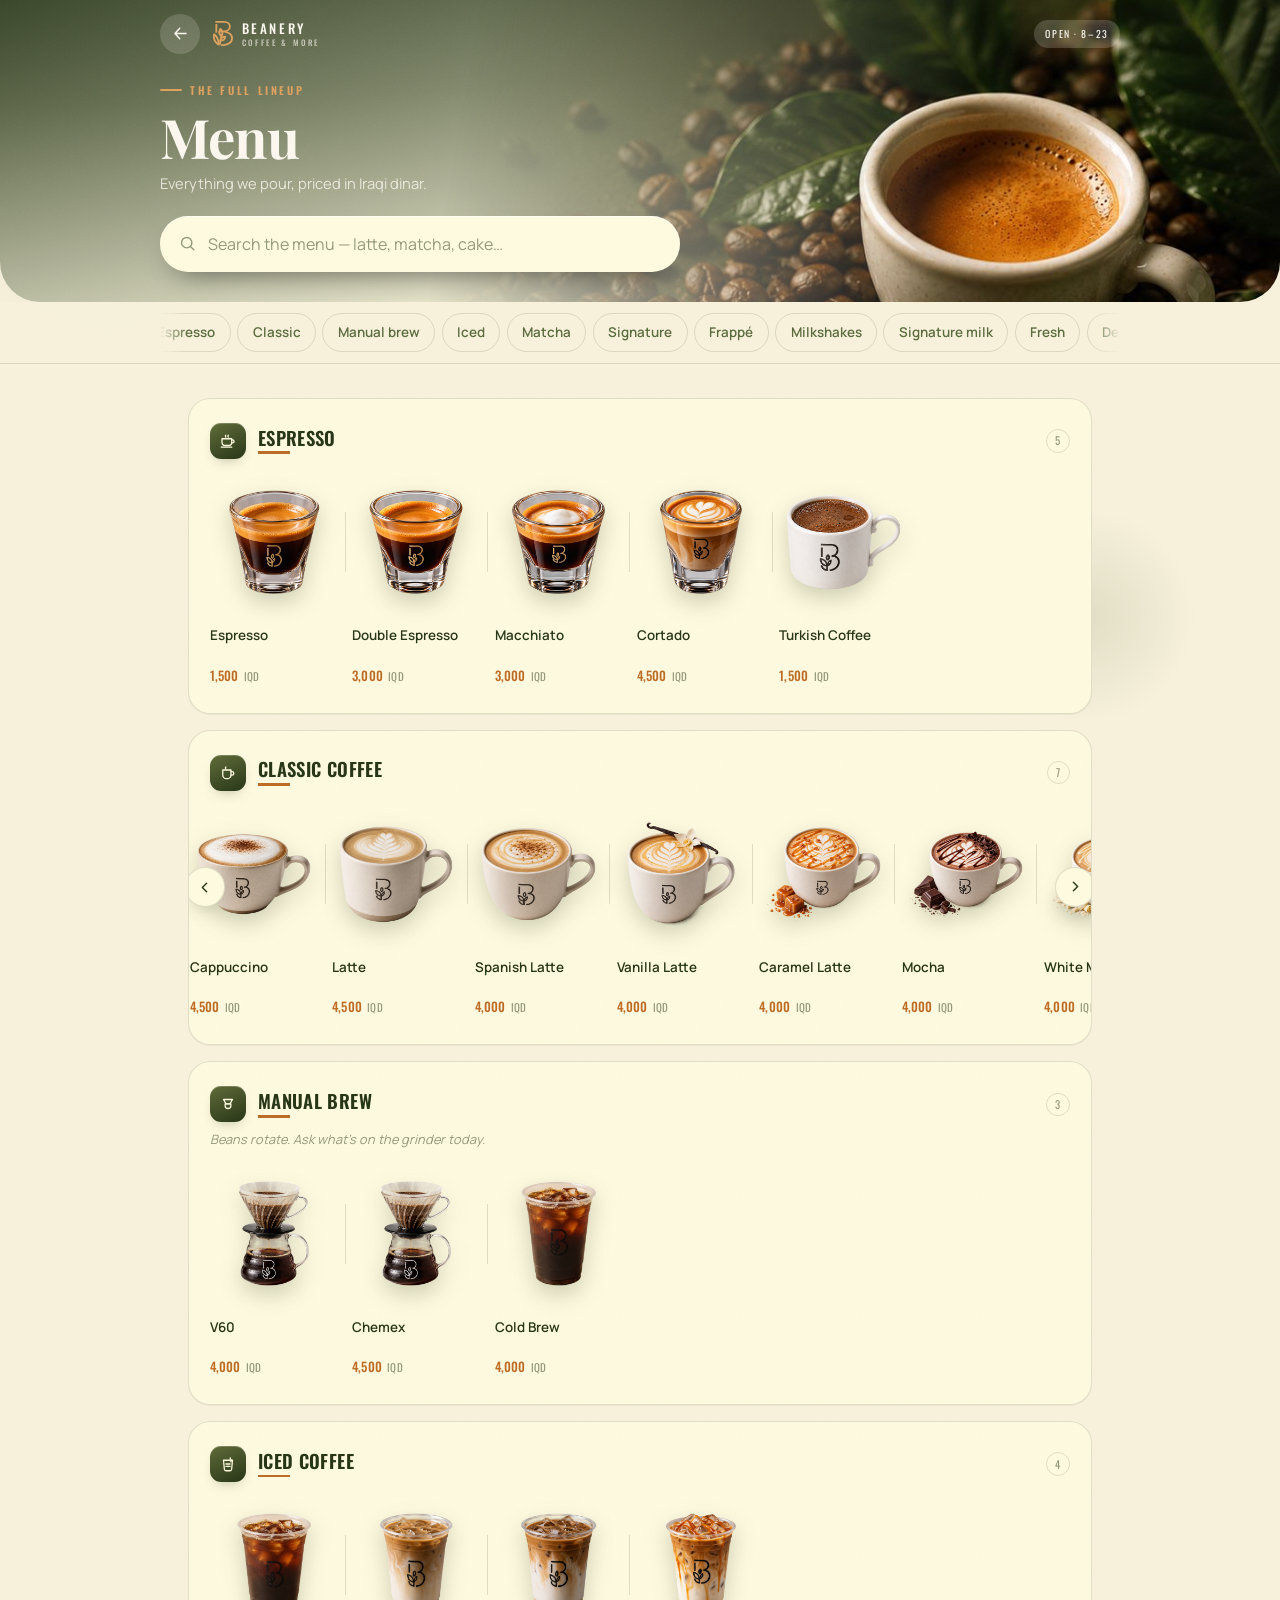
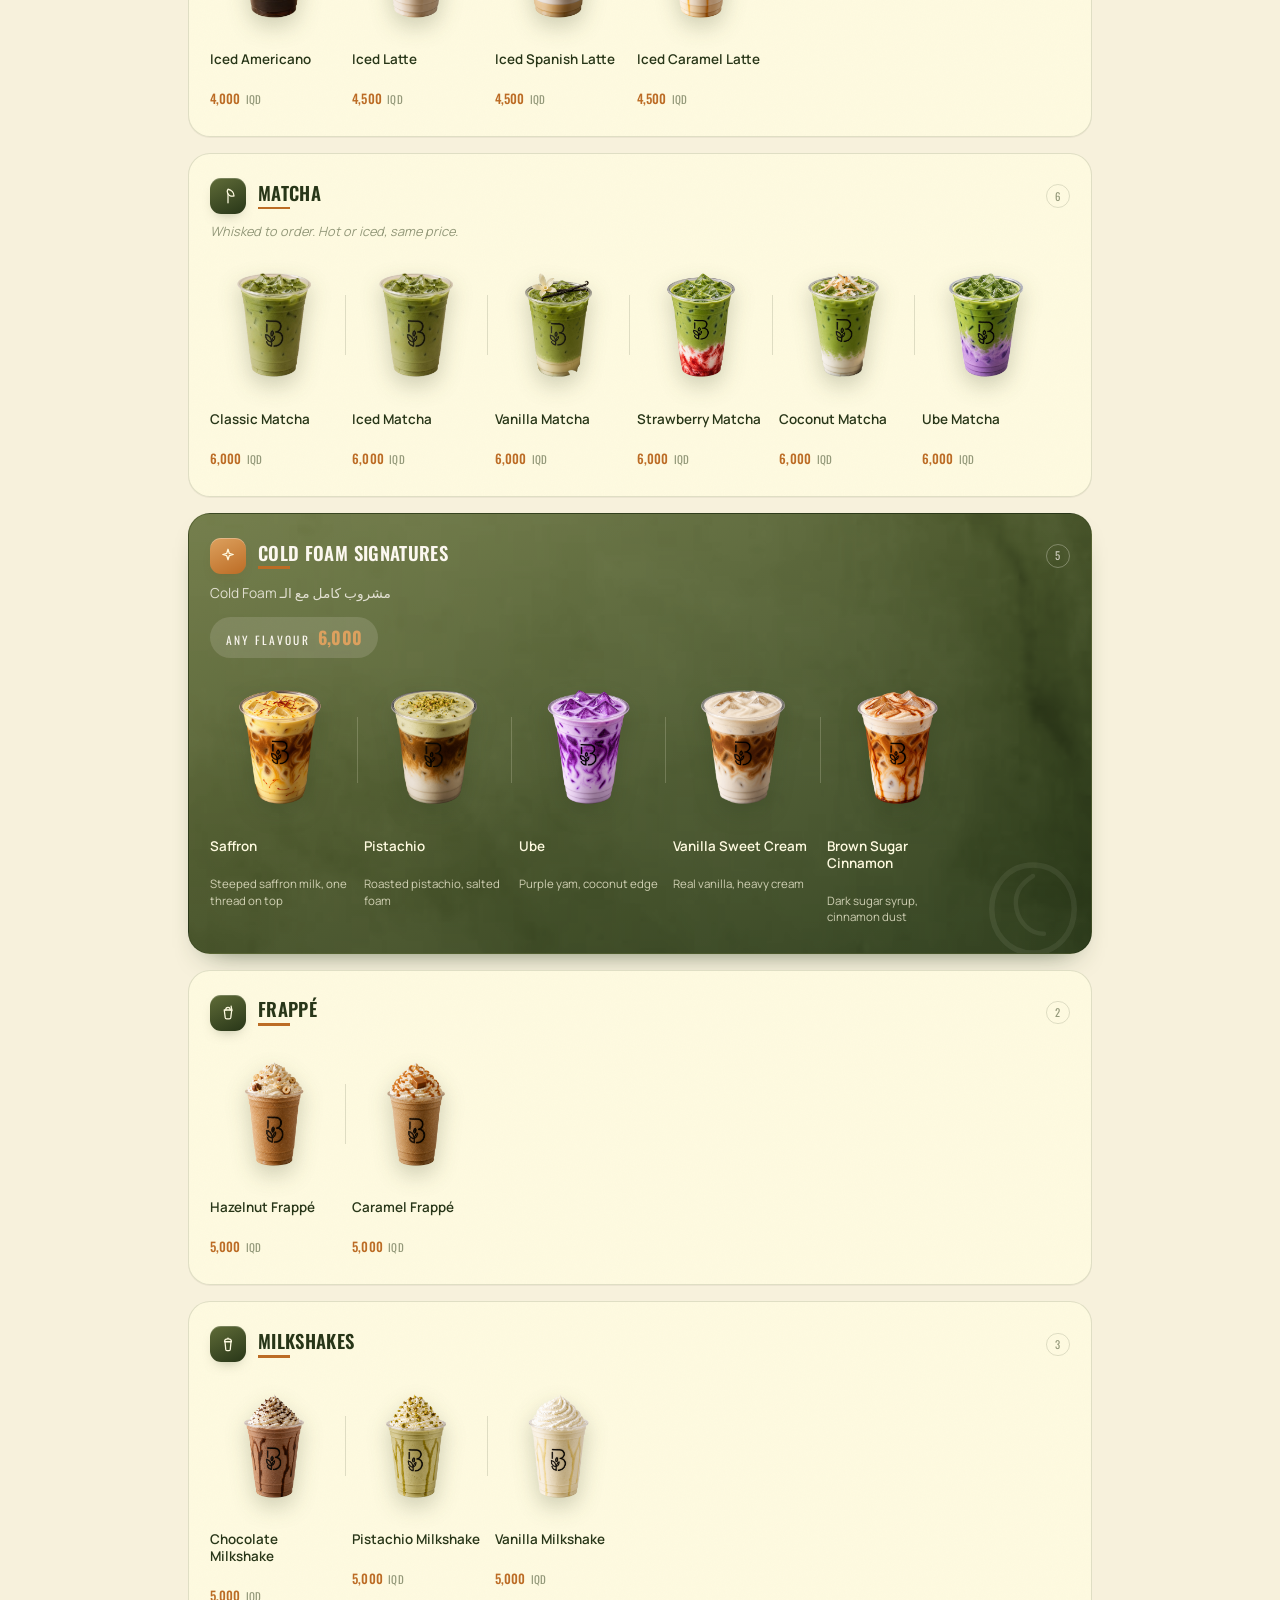
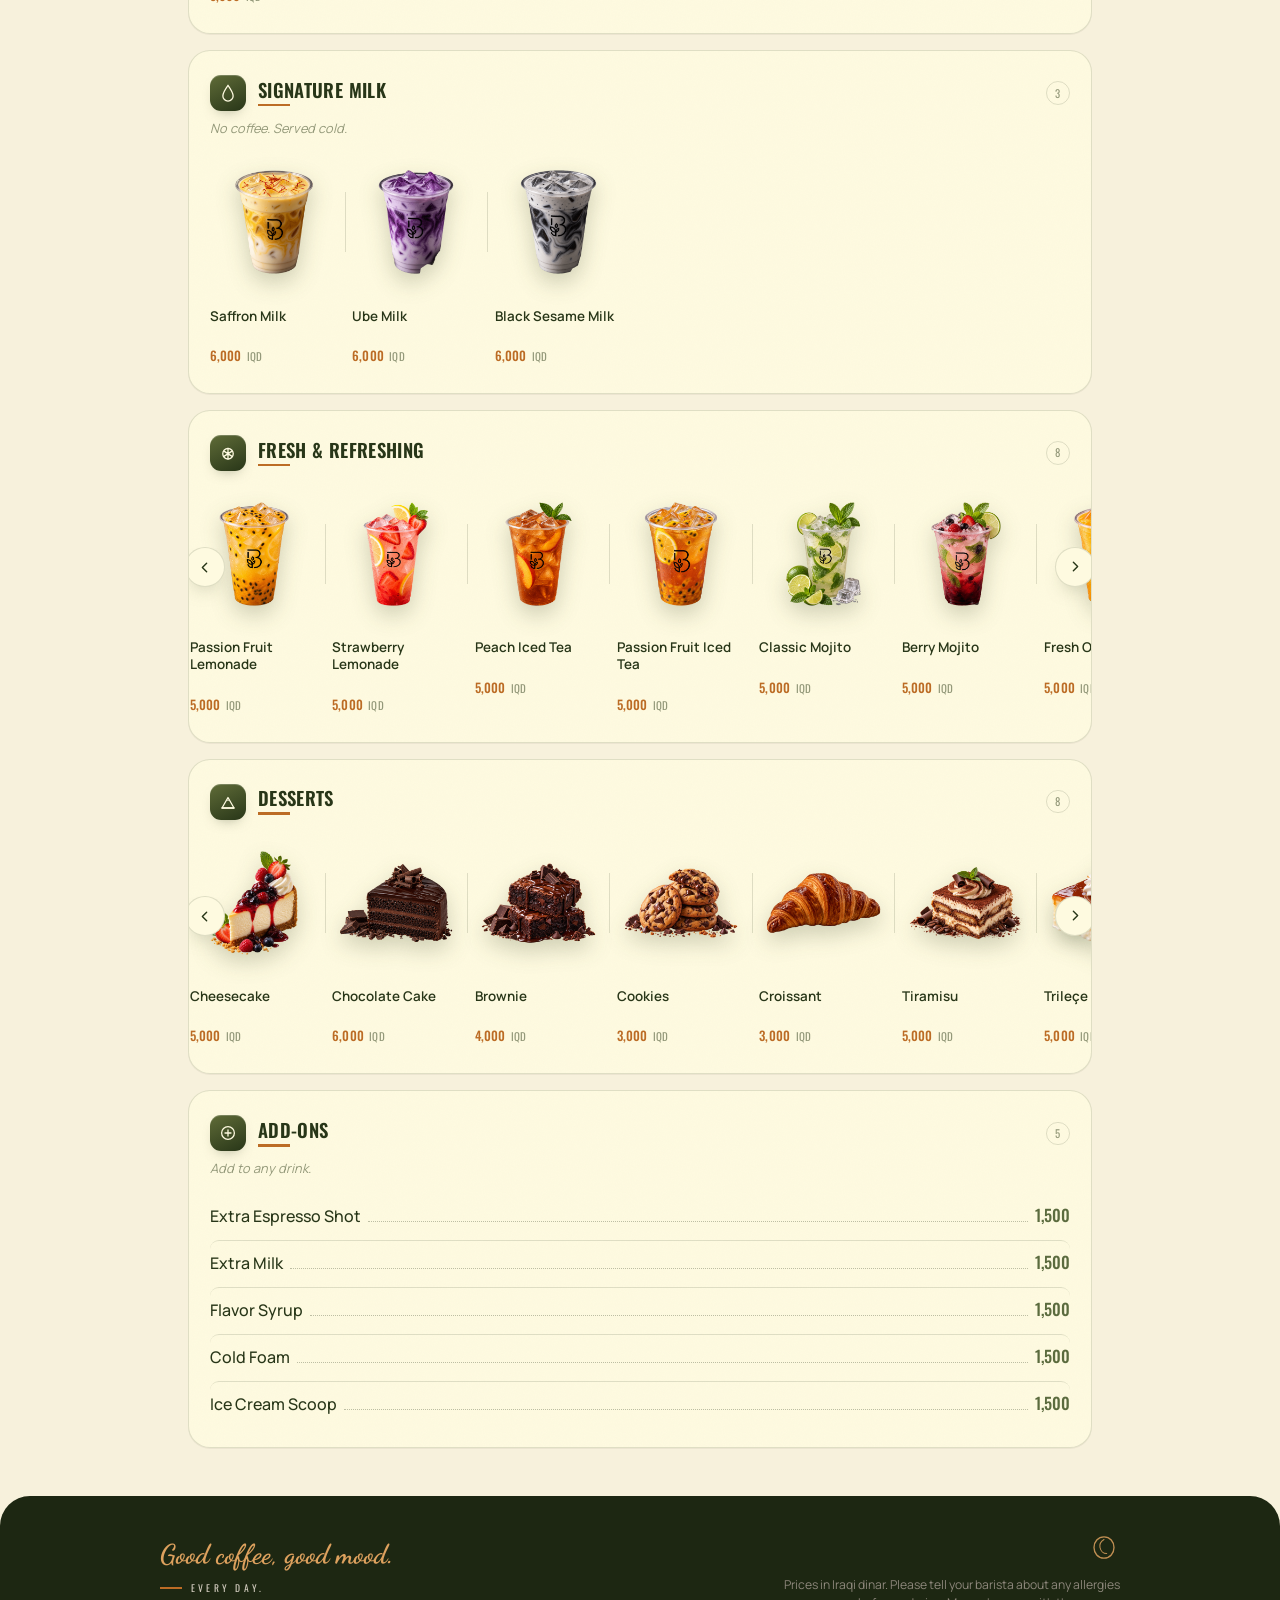
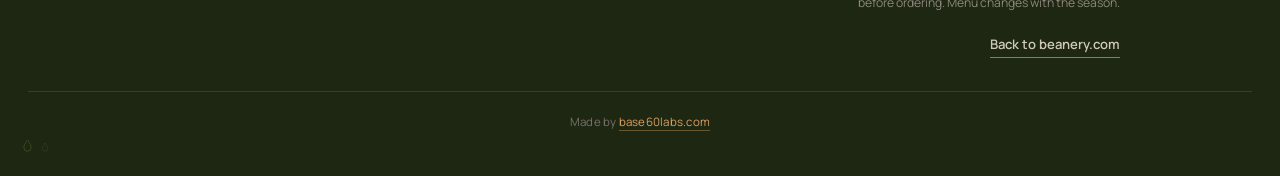
==== menu/index.html @ 021cfd94 "Beanery site: landing page, menu app, and brand assets Co-Authored-By: Claude Opus 5 <noreply@anthro" ====
<!doctype html>
<html lang="en">

<head>
  <meta charset="utf-8">
  <meta name="viewport" content="width=device-width, initial-scale=1, viewport-fit=cover">
  <title>Menu — Beanery Coffee &amp; More</title>
  <meta name="description"
    content="The full Beanery menu: espresso, manual brew, matcha, cold foam signatures, milkshakes, fresh drinks and desserts. Prices in Iraqi dinar.">
  <meta name="theme-color" content="#283618" media="(prefers-color-scheme: light)">
  <meta name="theme-color" content="#171F0F" media="(prefers-color-scheme: dark)">
  <link rel="icon" href="favicon.svg" type="image/svg+xml">
  <link rel="apple-touch-icon" href="favicon.svg">
  <link rel="preconnect" href="https://fonts.googleapis.com">
  <link rel="preconnect" href="https://fonts.gstatic.com" crossorigin>
  <link
    href="https://fonts.googleapis.com/css2?family=Dancing+Script:wght@700&family=Oswald:wght@300;400;500;600&family=Playfair+Display:wght@600;700&family=Manrope:wght@400;500;600;700&display=swap"
    rel="stylesheet">
  <link rel="stylesheet" href="menu.css?v=4">
</head>

<body>

  <svg class="sprite" aria-hidden="true" focusable="false" xmlns="http://www.w3.org/2000/svg">
    <!-- the real Beanery monogram — geometry from logo.svg, kept in its
         tracing space via the group transform so it stays comparable to the
         source file. stroke is currentColor (not logo.svg's hardcoded gold)
         so it keeps inheriting --gold-soft and the dark-mode palette. -->
    <symbol id="i-b" viewBox="0 0 50.7 63.3">
      <g transform="translate(-30.05 -16.4)" fill="none" stroke="currentColor" stroke-width="4.6" stroke-linecap="butt"
        stroke-linejoin="round">
        <path d="M36 18.7 H57.8 C67.2 18.7 72.8 24 72.8 30.4 C72.8 36.9 67.2 42.6 57.8 42.6 H47
             C59.4 42.6 78.4 46 78.4 59.9 C78.4 71.5 67.2 77.4 55 77.4 H50" />
        <path d="M38.5 24 V46" />
        <path d="M51.2 54.8 C49.8 61.5 48.4 68.6 47.4 76.4" />
        <path d="M49.2 36.2 C44.8 41.6 44.6 48.6 51.2 54.8 C56 47.8 54.4 41.4 49.2 36.2 Z" />
        <path d="M32.8 49.8 C31 60.4 34.8 70.8 44.8 76.2 C44.4 64.8 40.2 55.4 32.8 49.8 Z" />
        <path d="M61.2 55.8 C54.4 55.8 49.8 59.6 48.8 66.2 C56 66.2 60.2 62.2 61.2 55.8 Z" />
      </g>
    </symbol>
    <symbol id="i-search" viewBox="0 0 24 24" fill="none" stroke="currentColor" stroke-width="1.8"
      stroke-linecap="round">
      <circle cx="11" cy="11" r="6.5" />
      <path d="m16 16 4 4" />
    </symbol>
    <symbol id="i-x" viewBox="0 0 24 24" fill="none" stroke="currentColor" stroke-width="2" stroke-linecap="round">
      <path d="m7 7 10 10M17 7 7 17" />
    </symbol>
    <symbol id="i-up" viewBox="0 0 24 24" fill="none" stroke="currentColor" stroke-width="1.9" stroke-linecap="round"
      stroke-linejoin="round">
      <path d="M12 19V6M6 11.5 12 5.5l6 6" />
    </symbol>
    <symbol id="i-back" viewBox="0 0 24 24" fill="none" stroke="currentColor" stroke-width="1.8" stroke-linecap="round"
      stroke-linejoin="round">
      <path d="M19 12H6M11 5.5 5 12l6 6.5" />
    </symbol>
    <symbol id="i-bean" viewBox="0 0 48 40">
      <path d="M24 4c9 0 15 7.5 15 16S33 36 24 36 9 28.5 9 20 15 4 24 4Z" fill="none" stroke="currentColor"
        stroke-width="2" />
      <path d="M24 8c-5 3-7 7-6 12s5 9 10 9" fill="none" stroke="currentColor" stroke-width="1.6"
        stroke-linecap="round" />
    </symbol>
    <symbol id="i-drop" viewBox="0 0 24 28">
      <path d="M12 2c5 7 8 12.5 8 16.5A8 8 0 1 1 4 18.5C4 14.5 7 9 12 2Z" fill="none" stroke="currentColor"
        stroke-width="2" stroke-linejoin="round" />
    </symbol>
    <symbol id="i-arrow" viewBox="0 0 24 24" fill="none" stroke="currentColor" stroke-width="2" stroke-linecap="round"
      stroke-linejoin="round">
      <path d="M8 16 16 8M9 8h7v7" />
    </symbol>
    <symbol id="i-cat-espresso" viewBox="0 0 24 24" fill="none" stroke="currentColor" stroke-width="1.7"
      stroke-linecap="round" stroke-linejoin="round">
      <path d="M4 9h13v4.5A4.5 4.5 0 0 1 12.5 18h-4A4.5 4.5 0 0 1 4 13.5V9Z" />
      <path d="M17 10.6h1.1a2 2 0 0 1 0 4H17" />
      <path d="M3 20.2h14" />
      <path d="M9 4.2c-.8.9-.8 1.6 0 2.5M12.4 4.2c-.8.9-.8 1.6 0 2.5" />
    </symbol>
    <symbol id="i-cat-mug" viewBox="0 0 24 24" fill="none" stroke="currentColor" stroke-width="1.7"
      stroke-linecap="round" stroke-linejoin="round">
      <path d="M5 8h11v6.5a5 5 0 0 1-5 5h-1a5 5 0 0 1-5-5V8Z" />
      <path d="M16 10.2h1.4a2.3 2.3 0 0 1 0 4.6H16" />
      <path d="M9.2 4c-1 1-1 1.8 0 2.8" />
    </symbol>
    <symbol id="i-cat-brew" viewBox="0 0 24 24" fill="none" stroke="currentColor" stroke-width="1.7"
      stroke-linecap="round" stroke-linejoin="round">
      <path d="M6 6h12l-3.4 5.8H9.4L6 6Z" />
      <path d="M8.2 11.8h7.6v2.4a3.8 3.8 0 0 1-3.8 3.8 3.8 3.8 0 0 1-3.8-3.8v-2.4Z" />
    </symbol>
    <symbol id="i-cat-iced" viewBox="0 0 24 24" fill="none" stroke="currentColor" stroke-width="1.7"
      stroke-linecap="round" stroke-linejoin="round">
      <path d="M6 7h12l-1.2 12.3a2 2 0 0 1-2 1.7H9.2a2 2 0 0 1-2-1.7L6 7Z" />
      <path d="M15 4l1 5" />
      <path d="M9.3 12h5.4M9.3 15.2h5.4" />
    </symbol>
    <symbol id="i-cat-matcha" viewBox="0 0 24 24" fill="none" stroke="currentColor" stroke-width="1.7"
      stroke-linecap="round" stroke-linejoin="round">
      <path d="M12 3c5 1 8 5 8 9-4 1-9-1-9-6 0-1 .3-2 1-3Z" />
      <path d="M12 21V9" />
    </symbol>
    <symbol id="i-cat-star" viewBox="0 0 24 24" fill="none" stroke="currentColor" stroke-width="1.7"
      stroke-linejoin="round">
      <path d="M12 3l1.8 5.6L19 10l-5.2 1.4L12 17l-1.8-5.6L5 10l5.2-1.4L12 3Z" />
    </symbol>
    <symbol id="i-cat-frappe" viewBox="0 0 24 24" fill="none" stroke="currentColor" stroke-width="1.7"
      stroke-linecap="round" stroke-linejoin="round">
      <path d="M7 8h10l-1.3 10.2a2 2 0 0 1-2 1.7h-3.4a2 2 0 0 1-2-1.7L7 8Z" />
      <path d="M9 8c0-2.1 1.3-3.4 3-3.4S15 5.9 15 8" />
      <path d="M16.2 3l1 5.6" />
    </symbol>
    <symbol id="i-cat-shake" viewBox="0 0 24 24" fill="none" stroke="currentColor" stroke-width="1.7"
      stroke-linecap="round" stroke-linejoin="round">
      <path d="M8 9h8l-1 10.4a1.6 1.6 0 0 1-1.6 1.5h-2.8A1.6 1.6 0 0 1 9 19.4L8 9Z" />
      <path d="M7.4 9c0-2.4 2-3.8 4.6-3.8S16.6 6.6 16.6 9" />
      <circle cx="12" cy="4.3" r="1.1" fill="currentColor" stroke="none" />
    </symbol>
    <symbol id="i-cat-citrus" viewBox="0 0 24 24" fill="none" stroke="currentColor" stroke-width="1.7"
      stroke-linecap="round">
      <circle cx="12" cy="13" r="7" />
      <path d="M12 6v14M6.6 9.5l10.8 7M6.6 16.5l10.8-7" />
    </symbol>
    <symbol id="i-cat-cake" viewBox="0 0 24 24" fill="none" stroke="currentColor" stroke-width="1.7"
      stroke-linecap="round" stroke-linejoin="round">
      <path d="M4 20 12 6l8 14H4Z" />
      <path d="M4 20h16" />
      <circle cx="12" cy="9.6" r="1.1" fill="currentColor" stroke="none" />
    </symbol>
    <symbol id="i-cat-plus" viewBox="0 0 24 24" fill="none" stroke="currentColor" stroke-width="1.7"
      stroke-linecap="round">
      <circle cx="12" cy="12" r="8.5" />
      <path d="M12 8v8M8 12h8" />
    </symbol>
    <symbol id="i-leaf" viewBox="0 0 24 24" fill="none" stroke="currentColor" stroke-width="1.5" stroke-linecap="round"
      stroke-linejoin="round">
      <path d="M4 20C4 10 11 4 20 4c0 9-6 16-16 16Z" />
      <path d="M6 18C10 14 13 11 18 6" />
    </symbol>
    <symbol id="i-chev" viewBox="0 0 24 24" fill="none" stroke="currentColor" stroke-width="2" stroke-linecap="round"
      stroke-linejoin="round">
      <path d="m9 6 6 6-6 6" />
    </symbol>
  </svg>


  <!-- ══ HEADER ══ -->
  <header class="mhead" id="top">
    <div class="mhead__deco" aria-hidden="true">
      <div class="mhead__photo-wrap">
        <img class="mhead__photo" src="assets/header-cup.jpg" data-alt-src="assets/header-frappe.jpg" alt=""
          loading="eager" width="1400" height="740">
      </div>
    </div>
    <div class="mhead__bar">
      <a class="mhead__back" href="../" aria-label="Back to the Beanery site">
        <svg aria-hidden="true">
          <use href="#i-back" />
        </svg>
      </a>
      <div class="mhead__brand">
        <svg class="mhead__b" aria-hidden="true">
          <use href="#i-b" />
        </svg>
        <p>BEANERY<span>COFFEE &amp; MORE</span></p>
      </div>
      <span class="mhead__open">Open&nbsp;·&nbsp;8&ndash;23</span>
    </div>

    <div class="mhead__title">
      <span class="mhead__kicker">The full lineup</span>
      <h1>Menu</h1>
      <p>Everything we pour, priced in Iraqi dinar.</p>
    </div>

    <div class="search">
      <svg class="search__ico" aria-hidden="true">
        <use href="#i-search" />
      </svg>
      <input id="q" type="search" inputmode="search" autocomplete="off"
        placeholder="Search the menu — latte, matcha, cake…" aria-label="Search the menu">
      <button id="clear" class="search__clear" type="button" hidden aria-label="Clear search">
        <svg aria-hidden="true">
          <use href="#i-x" />
        </svg>
      </button>
    </div>
  </header>

  <!-- ══ STICKY CATEGORY NAV ══ -->
  <nav class="cats" id="cats" aria-label="Menu sections">
    <div class="cats__track">
      <a href="#espresso" class="cat is-on">Espresso</a>
      <a href="#classic" class="cat">Classic</a>
      <a href="#manual" class="cat">Manual brew</a>
      <a href="#iced" class="cat">Iced</a>
      <a href="#matcha" class="cat">Matcha</a>
      <a href="#signature" class="cat">Signature</a>
      <a href="#frappe" class="cat">Frappé</a>
      <a href="#shakes" class="cat">Milkshakes</a>
      <a href="#milk" class="cat">Signature milk</a>
      <a href="#fresh" class="cat">Fresh</a>
      <a href="#desserts" class="cat">Desserts</a>
      <a href="#addons" class="cat">Add-ons</a>
    </div>
  </nav>

  <main id="menu">

    <p class="noresults" id="noresults" hidden>Nothing matches that. <button type="button" id="resetSearch">Clear the
        search</button></p>

    <section class="sec" id="espresso">
      <header class="sec__head">
        <span class="sec__icon"><svg focusable="false">
            <use href="#i-cat-espresso" />
          </svg></span>
        <h2>Espresso</h2>
        <span class="sec__count">5</span>
      </header>
      <div class="cardrow">
        <button class="cardrow__arrow cardrow__arrow--prev" type="button" aria-label="Scroll left"><svg
            focusable="false">
            <use href="#i-chev" />
          </svg></button>
        <div class="cardrow__track">
          <article class="pcard">
            <div class="pcard__photo"><img src="assets/single-espresso.png" alt="Espresso" loading="lazy"></div>
            <h3 class="pcard__name">Espresso</h3>
            <p class="pcard__price">1,500 <span>IQD</span></p>
          </article>
          <article class="pcard">
            <div class="pcard__photo"><img src="assets/double-espresso.png" alt="Double Espresso" loading="lazy"></div>
            <h3 class="pcard__name">Double Espresso</h3>
            <p class="pcard__price">3,000 <span>IQD</span></p>
          </article>
          <article class="pcard">
            <div class="pcard__photo"><img src="assets/macchiato.png" alt="Macchiato" loading="lazy"></div>
            <h3 class="pcard__name">Macchiato</h3>
            <p class="pcard__price">3,000 <span>IQD</span></p>
          </article>
          <article class="pcard">
            <div class="pcard__photo"><img src="assets/cortado.png" alt="Cortado" loading="lazy"></div>
            <h3 class="pcard__name">Cortado</h3>
            <p class="pcard__price">4,500 <span>IQD</span></p>
          </article>
          <article class="pcard">
            <div class="pcard__photo"><img src="assets/turkish-coffee.png" alt="Turkish Coffee" loading="lazy"></div>
            <h3 class="pcard__name">Turkish Coffee</h3>
            <p class="pcard__price">1,500 <span>IQD</span></p>
          </article>
        </div>
        <button class="cardrow__arrow cardrow__arrow--next" type="button" aria-label="Scroll right"><svg
            focusable="false">
            <use href="#i-chev" />
          </svg></button>
      </div>
    </section>

    <section class="sec" id="classic">
      <header class="sec__head">
        <span class="sec__icon"><svg focusable="false">
            <use href="#i-cat-mug" />
          </svg></span>
        <h2>Classic Coffee</h2>
        <span class="sec__count">7</span>
      </header>
      <div class="cardrow">
        <button class="cardrow__arrow cardrow__arrow--prev" type="button" aria-label="Scroll left"><svg
            focusable="false">
            <use href="#i-chev" />
          </svg></button>
        <div class="cardrow__track">
          <article class="pcard">
            <div class="pcard__photo"><img src="assets/cappuccino.png" alt="Cappuccino" loading="lazy"></div>
            <h3 class="pcard__name">Cappuccino</h3>
            <p class="pcard__price">4,500 <span>IQD</span></p>
          </article>
          <article class="pcard">
            <div class="pcard__photo"><img src="assets/latte.png" alt="Latte" loading="lazy"></div>
            <h3 class="pcard__name">Latte</h3>
            <p class="pcard__price">4,500 <span>IQD</span></p>
          </article>
          <article class="pcard">
            <div class="pcard__photo"><img src="assets/spanish-latte.png" alt="Spanish Latte" loading="lazy"></div>
            <h3 class="pcard__name">Spanish Latte</h3>
            <p class="pcard__price">4,000 <span>IQD</span></p>
          </article>
          <article class="pcard">
            <div class="pcard__photo"><img src="assets/vanilla-latte.png" alt="Vanilla Latte" loading="lazy"></div>
            <h3 class="pcard__name">Vanilla Latte</h3>
            <p class="pcard__price">4,000 <span>IQD</span></p>
          </article>
          <article class="pcard">
            <div class="pcard__photo"><img src="assets/caramel-latte.png" alt="Caramel Latte" loading="lazy"></div>
            <h3 class="pcard__name">Caramel Latte</h3>
            <p class="pcard__price">4,000 <span>IQD</span></p>
          </article>
          <article class="pcard">
            <div class="pcard__photo"><img src="assets/mocha.png" alt="Mocha" loading="lazy"></div>
            <h3 class="pcard__name">Mocha</h3>
            <p class="pcard__price">4,000 <span>IQD</span></p>
          </article>
          <article class="pcard">
            <div class="pcard__photo"><img src="assets/white-mocha.png" alt="White Mocha" loading="lazy"></div>
            <h3 class="pcard__name">White Mocha</h3>
            <p class="pcard__price">4,000 <span>IQD</span></p>
          </article>
        </div>
        <button class="cardrow__arrow cardrow__arrow--next" type="button" aria-label="Scroll right"><svg
            focusable="false">
            <use href="#i-chev" />
          </svg></button>
      </div>
    </section>

    <section class="sec" id="manual">
      <header class="sec__head">
        <span class="sec__icon"><svg focusable="false">
            <use href="#i-cat-brew" />
          </svg></span>
        <h2>Manual Brew</h2>
        <span class="sec__count">3</span>
      </header>
      <p class="sec__note">Beans rotate. Ask what&rsquo;s on the grinder today.</p>
      <div class="cardrow">
        <button class="cardrow__arrow cardrow__arrow--prev" type="button" aria-label="Scroll left"><svg
            focusable="false">
            <use href="#i-chev" />
          </svg></button>
        <div class="cardrow__track">
          <article class="pcard">
            <div class="pcard__photo"><img src="assets/brew.png" alt="V60" loading="lazy"></div>
            <h3 class="pcard__name">V60</h3>
            <p class="pcard__price">4,000 <span>IQD</span></p>
          </article>
          <article class="pcard">
            <div class="pcard__photo"><img src="assets/brew.png" alt="Chemex" loading="lazy"></div>
            <h3 class="pcard__name">Chemex</h3>
            <p class="pcard__price">4,500 <span>IQD</span></p>
          </article>
          <article class="pcard">
            <div class="pcard__photo"><img src="assets/amricano.png" alt="Cold Brew" loading="lazy"></div>
            <h3 class="pcard__name">Cold Brew</h3>
            <p class="pcard__price">4,000 <span>IQD</span></p>
          </article>
        </div>
        <button class="cardrow__arrow cardrow__arrow--next" type="button" aria-label="Scroll right"><svg
            focusable="false">
            <use href="#i-chev" />
          </svg></button>
      </div>
    </section>

    <section class="sec" id="iced">
      <header class="sec__head">
        <span class="sec__icon"><svg focusable="false">
            <use href="#i-cat-iced" />
          </svg></span>
        <h2>Iced Coffee</h2>
        <span class="sec__count">4</span>
      </header>
      <div class="cardrow">
        <button class="cardrow__arrow cardrow__arrow--prev" type="button" aria-label="Scroll left"><svg
            focusable="false">
            <use href="#i-chev" />
          </svg></button>
        <div class="cardrow__track">
          <article class="pcard">
            <div class="pcard__photo"><img src="assets/amricano.png" alt="Iced Americano" loading="lazy"></div>
            <h3 class="pcard__name">Iced Americano</h3>
            <p class="pcard__price">4,000 <span>IQD</span></p>
          </article>
          <article class="pcard">
            <div class="pcard__photo"><img src="assets/iced-latte.png" alt="Iced Latte" loading="lazy"></div>
            <h3 class="pcard__name">Iced Latte</h3>
            <p class="pcard__price">4,500 <span>IQD</span></p>
          </article>
          <article class="pcard">
            <div class="pcard__photo"><img src="assets/iced-spanish-latte.png" alt="Iced Spanish Latte" loading="lazy">
            </div>
            <h3 class="pcard__name">Iced Spanish Latte</h3>
            <p class="pcard__price">4,500 <span>IQD</span></p>
          </article>
          <article class="pcard">
            <div class="pcard__photo"><img src="assets/iced-caramel-latte.png" alt="Iced Caramel Latte" loading="lazy">
            </div>
            <h3 class="pcard__name">Iced Caramel Latte</h3>
            <p class="pcard__price">4,500 <span>IQD</span></p>
          </article>
        </div>
        <button class="cardrow__arrow cardrow__arrow--next" type="button" aria-label="Scroll right"><svg
            focusable="false">
            <use href="#i-chev" />
          </svg></button>
      </div>
    </section>

    <section class="sec" id="matcha">
      <header class="sec__head">
        <span class="sec__icon"><svg focusable="false">
            <use href="#i-cat-matcha" />
          </svg></span>
        <h2>Matcha</h2>
        <span class="sec__count">6</span>
      </header>
      <p class="sec__note">Whisked to order. Hot or iced, same price.</p>
      <div class="cardrow">
        <button class="cardrow__arrow cardrow__arrow--prev" type="button" aria-label="Scroll left"><svg
            focusable="false">
            <use href="#i-chev" />
          </svg></button>
        <div class="cardrow__track">
          <article class="pcard">
            <div class="pcard__photo"><img src="assets/matcha.png" alt="Classic Matcha" loading="lazy"></div>
            <h3 class="pcard__name">Classic Matcha</h3>
            <p class="pcard__price">6,000 <span>IQD</span></p>
          </article>
          <article class="pcard">
            <div class="pcard__photo"><img src="assets/matcha.png" alt="Iced Matcha" loading="lazy"></div>
            <h3 class="pcard__name">Iced Matcha</h3>
            <p class="pcard__price">6,000 <span>IQD</span></p>
          </article>
          <article class="pcard">
            <div class="pcard__photo"><img src="assets/matcha-vanilla.png" alt="Vanilla Matcha" loading="lazy"></div>
            <h3 class="pcard__name">Vanilla Matcha</h3>
            <p class="pcard__price">6,000 <span>IQD</span></p>
          </article>
          <article class="pcard">
            <div class="pcard__photo"><img src="assets/match-strawberry.png" alt="Strawberry Matcha" loading="lazy">
            </div>
            <h3 class="pcard__name">Strawberry Matcha</h3>
            <p class="pcard__price">6,000 <span>IQD</span></p>
          </article>
          <article class="pcard">
            <div class="pcard__photo"><img src="assets/matcha-coconut.png" alt="Coconut Matcha" loading="lazy"></div>
            <h3 class="pcard__name">Coconut Matcha</h3>
            <p class="pcard__price">6,000 <span>IQD</span></p>
          </article>
          <article class="pcard">
            <div class="pcard__photo"><img src="assets/matcha-ube.png" alt="Ube Matcha" loading="lazy"></div>
            <h3 class="pcard__name">Ube Matcha</h3>
            <p class="pcard__price">6,000 <span>IQD</span></p>
          </article>
        </div>
        <button class="cardrow__arrow cardrow__arrow--next" type="button" aria-label="Scroll right"><svg
            focusable="false">
            <use href="#i-chev" />
          </svg></button>
      </div>
    </section>

    <!-- signature: the one thing that gets full billing -->
    <section class="sec sec--feature" id="signature">
      <svg class="sec--feature__mark" aria-hidden="true" focusable="false">
        <use href="#i-bean" />
      </svg>
      <header class="sec__head">
        <span class="sec__icon sec__icon--gold"><svg focusable="false">
            <use href="#i-cat-star" />
          </svg></span>
        <h2>Cold Foam Signatures</h2>
        <span class="sec__count">5</span>
      </header>
      <p class="sec__note sec__note--ar">
        <bdi lang="ar" dir="rtl">مشروب كامل مع الـ Cold Foam</bdi>
      </p>
      <p class="feature__price">Any flavour <b>6,000</b></p>
      <div class="cardrow">
        <button class="cardrow__arrow cardrow__arrow--prev" type="button" aria-label="Scroll left"><svg
            focusable="false">
            <use href="#i-chev" />
          </svg></button>
        <div class="cardrow__track">
          <article class="pcard">
            <div class="pcard__photo"><img src="assets/cfs-saffron.png" alt="Saffron" loading="lazy"></div>
            <h3 class="pcard__name">Saffron</h3>
            <p class="pcard__desc">Steeped saffron milk, one thread on top</p>
          </article>
          <article class="pcard">
            <div class="pcard__photo"><img src="assets/cfs-pistachio.png" alt="Pistachio" loading="lazy"></div>
            <h3 class="pcard__name">Pistachio</h3>
            <p class="pcard__desc">Roasted pistachio, salted foam</p>
          </article>
          <article class="pcard">
            <div class="pcard__photo"><img src="assets/cfs-ube.png" alt="Ube" loading="lazy"></div>
            <h3 class="pcard__name">Ube</h3>
            <p class="pcard__desc">Purple yam, coconut edge</p>
          </article>
          <article class="pcard">
            <div class="pcard__photo"><img src="assets/cfs-vanilla.png" alt="Vanilla Sweet Cream" loading="lazy"></div>
            <h3 class="pcard__name">Vanilla Sweet Cream</h3>
            <p class="pcard__desc">Real vanilla, heavy cream</p>
          </article>
          <article class="pcard">
            <div class="pcard__photo"><img src="assets/cfs-ciminin.png" alt="Brown Sugar Cinnamon" loading="lazy"></div>
            <h3 class="pcard__name">Brown Sugar Cinnamon</h3>
            <p class="pcard__desc">Dark sugar syrup, cinnamon dust</p>
          </article>
        </div>
        <button class="cardrow__arrow cardrow__arrow--next" type="button" aria-label="Scroll right"><svg
            focusable="false">
            <use href="#i-chev" />
          </svg></button>
      </div>
    </section>

    <section class="sec" id="frappe">
      <header class="sec__head">
        <span class="sec__icon"><svg focusable="false">
            <use href="#i-cat-frappe" />
          </svg></span>
        <h2>Frappé</h2>
        <span class="sec__count">2</span>
      </header>
      <div class="cardrow">
        <button class="cardrow__arrow cardrow__arrow--prev" type="button" aria-label="Scroll left"><svg
            focusable="false">
            <use href="#i-chev" />
          </svg></button>
        <div class="cardrow__track">
          <article class="pcard">
            <div class="pcard__photo"><img src="assets/frappe-hazelnut.png" alt="Hazelnut Frappé" loading="lazy"></div>
            <h3 class="pcard__name">Hazelnut Frappé</h3>
            <p class="pcard__price">5,000 <span>IQD</span></p>
          </article>
          <article class="pcard">
            <div class="pcard__photo"><img src="assets/frappe-carmel.png" alt="Caramel Frappé" loading="lazy"></div>
            <h3 class="pcard__name">Caramel Frappé</h3>
            <p class="pcard__price">5,000 <span>IQD</span></p>
          </article>
        </div>
        <button class="cardrow__arrow cardrow__arrow--next" type="button" aria-label="Scroll right"><svg
            focusable="false">
            <use href="#i-chev" />
          </svg></button>
      </div>
    </section>

    <section class="sec" id="shakes">
      <header class="sec__head">
        <span class="sec__icon"><svg focusable="false">
            <use href="#i-cat-shake" />
          </svg></span>
        <h2>Milkshakes</h2>
        <span class="sec__count">3</span>
      </header>
      <div class="cardrow">
        <button class="cardrow__arrow cardrow__arrow--prev" type="button" aria-label="Scroll left"><svg
            focusable="false">
            <use href="#i-chev" />
          </svg></button>
        <div class="cardrow__track">
          <article class="pcard">
            <div class="pcard__photo"><img src="assets/chocolate-milkshake.png" alt="Chocolate Milkshake"
                loading="lazy"></div>
            <h3 class="pcard__name">Chocolate Milkshake</h3>
            <p class="pcard__price">5,000 <span>IQD</span></p>
          </article>
          <article class="pcard">
            <div class="pcard__photo"><img src="assets/pistachio-milkshake.png" alt="Pistachio Milkshake"
                loading="lazy"></div>
            <h3 class="pcard__name">Pistachio Milkshake</h3>
            <p class="pcard__price">5,000 <span>IQD</span></p>
          </article>
          <article class="pcard">
            <div class="pcard__photo"><img src="assets/vanilla-milkshake.png" alt="Vanilla Milkshake" loading="lazy">
            </div>
            <h3 class="pcard__name">Vanilla Milkshake</h3>
            <p class="pcard__price">5,000 <span>IQD</span></p>
          </article>
        </div>
        <button class="cardrow__arrow cardrow__arrow--next" type="button" aria-label="Scroll right"><svg
            focusable="false">
            <use href="#i-chev" />
          </svg></button>
      </div>
    </section>

    <section class="sec" id="milk">
      <header class="sec__head">
        <span class="sec__icon"><svg focusable="false">
            <use href="#i-drop" />
          </svg></span>
        <h2>Signature Milk</h2>
        <span class="sec__count">3</span>
      </header>
      <p class="sec__note">No coffee. Served cold.</p>
      <div class="cardrow">
        <button class="cardrow__arrow cardrow__arrow--prev" type="button" aria-label="Scroll left"><svg
            focusable="false">
            <use href="#i-chev" />
          </svg></button>
        <div class="cardrow__track">
          <article class="pcard">
            <div class="pcard__photo"><img src="assets/sm-saffron.png" alt="Saffron Milk" loading="lazy"></div>
            <h3 class="pcard__name">Saffron Milk</h3>
            <p class="pcard__price">6,000 <span>IQD</span></p>
          </article>
          <article class="pcard">
            <div class="pcard__photo"><img src="assets/sm-ube.png" alt="Ube Milk" loading="lazy"></div>
            <h3 class="pcard__name">Ube Milk</h3>
            <p class="pcard__price">6,000 <span>IQD</span></p>
          </article>
          <article class="pcard">
            <div class="pcard__photo"><img src="assets/sm-blacksesame.png" alt="Black Sesame Milk" loading="lazy"></div>
            <h3 class="pcard__name">Black Sesame Milk</h3>
            <p class="pcard__price">6,000 <span>IQD</span></p>
          </article>
        </div>
        <button class="cardrow__arrow cardrow__arrow--next" type="button" aria-label="Scroll right"><svg
            focusable="false">
            <use href="#i-chev" />
          </svg></button>
      </div>
    </section>

    <section class="sec" id="fresh">
      <header class="sec__head">
        <span class="sec__icon"><svg focusable="false">
            <use href="#i-cat-citrus" />
          </svg></span>
        <h2>Fresh &amp; Refreshing</h2>
        <span class="sec__count">8</span>
      </header>
      <div class="cardrow">
        <button class="cardrow__arrow cardrow__arrow--prev" type="button" aria-label="Scroll left"><svg
            focusable="false">
            <use href="#i-chev" />
          </svg></button>
        <div class="cardrow__track">
          <article class="pcard">
            <div class="pcard__photo"><img src="assets/passion-fruit-iced-tea.png" alt="Passion Fruit Lemonade"
                loading="lazy"></div>
            <h3 class="pcard__name">Passion Fruit Lemonade</h3>
            <p class="pcard__price">5,000 <span>IQD</span></p>
          </article>
          <article class="pcard">
            <div class="pcard__photo"><img src="assets/strawberry-lemonade.png" alt="Strawberry Lemonade"
                loading="lazy"></div>
            <h3 class="pcard__name">Strawberry Lemonade</h3>
            <p class="pcard__price">5,000 <span>IQD</span></p>
          </article>
          <article class="pcard">
            <div class="pcard__photo"><img src="assets/peach-iced-tea.png" alt="Peach Iced Tea" loading="lazy"></div>
            <h3 class="pcard__name">Peach Iced Tea</h3>
            <p class="pcard__price">5,000 <span>IQD</span></p>
          </article>
          <article class="pcard">
            <div class="pcard__photo"><img src="assets/icetea-passionfruit.png" alt="Passion Fruit Iced Tea"
                loading="lazy"></div>
            <h3 class="pcard__name">Passion Fruit Iced Tea</h3>
            <p class="pcard__price">5,000 <span>IQD</span></p>
          </article>
          <article class="pcard">
            <div class="pcard__photo"><img src="assets/mojito.png" alt="Classic Mojito" loading="lazy"></div>
            <h3 class="pcard__name">Classic Mojito</h3>
            <p class="pcard__price">5,000 <span>IQD</span></p>
          </article>
          <article class="pcard">
            <div class="pcard__photo"><img src="assets/berry-mojito.png" alt="Berry Mojito" loading="lazy"></div>
            <h3 class="pcard__name">Berry Mojito</h3>
            <p class="pcard__price">5,000 <span>IQD</span></p>
          </article>
          <article class="pcard">
            <div class="pcard__photo"><img src="assets/orange-juice.png" alt="Fresh Orange Juice" loading="lazy"></div>
            <h3 class="pcard__name">Fresh Orange Juice</h3>
            <p class="pcard__price">5,000 <span>IQD</span></p>
          </article>
          <article class="pcard">
            <div class="pcard__photo"><img src="assets/golden-lemon.png" alt="Golden Lemon" loading="lazy"></div>
            <h3 class="pcard__name">Golden Lemon <b class="new">New</b></h3>
            <p class="pcard__price">5,000 <span>IQD</span></p>
          </article>
        </div>
        <button class="cardrow__arrow cardrow__arrow--next" type="button" aria-label="Scroll right"><svg
            focusable="false">
            <use href="#i-chev" />
          </svg></button>
      </div>
    </section>

    <section class="sec" id="desserts">
      <header class="sec__head">
        <span class="sec__icon"><svg focusable="false">
            <use href="#i-cat-cake" />
          </svg></span>
        <h2>Desserts</h2>
        <span class="sec__count">8</span>
      </header>
      <div class="cardrow">
        <button class="cardrow__arrow cardrow__arrow--prev" type="button" aria-label="Scroll left"><svg
            focusable="false">
            <use href="#i-chev" />
          </svg></button>
        <div class="cardrow__track">
          <article class="pcard">
            <div class="pcard__photo"><img src="assets/cheesecake.png" alt="Cheesecake" loading="lazy"></div>
            <h3 class="pcard__name">Cheesecake</h3>
            <p class="pcard__price">5,000 <span>IQD</span></p>
          </article>
          <article class="pcard">
            <div class="pcard__photo"><img src="assets/chocolate-cake.png" alt="Chocolate Cake" loading="lazy"></div>
            <h3 class="pcard__name">Chocolate Cake</h3>
            <p class="pcard__price">6,000 <span>IQD</span></p>
          </article>
          <article class="pcard">
            <div class="pcard__photo"><img src="assets/brownie.png" alt="Brownie" loading="lazy"></div>
            <h3 class="pcard__name">Brownie</h3>
            <p class="pcard__price">4,000 <span>IQD</span></p>
          </article>
          <article class="pcard">
            <div class="pcard__photo"><img src="assets/cookies.png" alt="Cookies" loading="lazy"></div>
            <h3 class="pcard__name">Cookies</h3>
            <p class="pcard__price">3,000 <span>IQD</span></p>
          </article>
          <article class="pcard">
            <div class="pcard__photo"><img src="assets/croissant.png" alt="Croissant" loading="lazy"></div>
            <h3 class="pcard__name">Croissant</h3>
            <p class="pcard__price">3,000 <span>IQD</span></p>
          </article>
          <article class="pcard">
            <div class="pcard__photo"><img src="assets/tiramisu.png" alt="Tiramisu" loading="lazy"></div>
            <h3 class="pcard__name">Tiramisu</h3>
            <p class="pcard__price">5,000 <span>IQD</span></p>
          </article>
          <article class="pcard">
            <div class="pcard__photo"><img src="assets/trilece.png" alt="Trileçe" loading="lazy"></div>
            <h3 class="pcard__name">Trileçe</h3>
            <p class="pcard__price">5,000 <span>IQD</span></p>
          </article>
          <article class="pcard">
            <div class="pcard__photo"><img src="assets/ice-cream-scoop.png" alt="Ice Cream Scoop" loading="lazy"></div>
            <h3 class="pcard__name">Ice Cream Scoop</h3>
            <p class="pcard__price">1,500 <span>IQD</span></p>
          </article>
        </div>
        <button class="cardrow__arrow cardrow__arrow--next" type="button" aria-label="Scroll right"><svg
            focusable="false">
            <use href="#i-chev" />
          </svg></button>
      </div>
    </section>

    <section class="sec sec--addons" id="addons">
      <header class="sec__head">
        <span class="sec__icon"><svg focusable="false">
            <use href="#i-cat-plus" />
          </svg></span>
        <h2>Add-ons</h2>
        <span class="sec__count">5</span>
      </header>
      <p class="sec__note">Add to any drink.</p>
      <ul class="list list--addons">
        <li class="item"><span class="item__name">Extra Espresso Shot</span><span class="item__dots"
            aria-hidden="true"></span><span class="item__price">1,500</span></li>
        <li class="item"><span class="item__name">Extra Milk</span><span class="item__dots"
            aria-hidden="true"></span><span class="item__price">1,500</span></li>
        <li class="item"><span class="item__name">Flavor Syrup</span><span class="item__dots"
            aria-hidden="true"></span><span class="item__price">1,500</span></li>
        <li class="item"><span class="item__name">Cold Foam</span><span class="item__dots"
            aria-hidden="true"></span><span class="item__price">1,500</span></li>
        <li class="item"><span class="item__name">Ice Cream Scoop</span><span class="item__dots"
            aria-hidden="true"></span><span class="item__price">1,500</span></li>
      </ul>
    </section>

  </main>

  <footer class="mfoot">
    <div class="mfoot__inner">
      <div class="mfoot__brand">
        <p class="mfoot__script">Good coffee, good mood.</p>
        <p class="mfoot__sub">EVERY DAY.</p>
      </div>
      <div class="mfoot__aside">
        <svg class="mfoot__bean" aria-hidden="true" focusable="false">
          <use href="#i-bean" />
        </svg>
        <p class="mfoot__note">
          Prices in Iraqi dinar. Please tell your barista about any allergies before ordering.
          Menu changes with the season.
        </p>
        <a class="mfoot__link" href="../">Back to beanery.com</a>
      </div>
    </div>
    <p class="mfoot__credit">
      Made by <a href="https://base60labs.com" target="_blank" rel="noopener noreferrer">base60labs.com</a>
    </p>
    <div class="mfoot__drips" aria-hidden="true">
      <svg class="mfoot__drop mfoot__drop--a" focusable="false">
        <use href="#i-drop" />
      </svg>
      <svg class="mfoot__drop mfoot__drop--b" focusable="false">
        <use href="#i-drop" />
      </svg>
    </div>
  </footer>

  <button class="totop" id="totop" type="button" hidden aria-label="Back to top">
    <svg aria-hidden="true">
      <use href="#i-up" />
    </svg>
  </button>

  <script src="menu.js?v=4"></script>
</body>

</html>
---- menu/menu.css ----
/* ==========================================================================
   BEANERY — QR menu
   Built phone-first: this page is opened at a table, one-handed, often in
   low light. Density is high (60+ lines), so the paper metaphor survives only
   as a material cue — stock colour, gold rules, leader dots. No heavy frames.
   ========================================================================== */

:root {
  --bg: #F7F1DC;
  --card: #FEFAE0;
  --line: rgba(40, 54, 24, .14);
  --dotline: rgba(40, 54, 24, .3);
  --ink: #283618;
  --ink-soft: #5B6B3E;
  --ink-faint: #94997A;

  --green: #606C38;
  --green-deep: #283618;
  --green-ink: #46531F;
  --gold: #BC6C25;
  --gold-soft: #DDA15E;
  --frame: #1D2712;

  --blob-a: rgba(96, 108, 56, .14);
  --blob-b: rgba(188, 108, 37, .12);

  --display: "Playfair Display", Georgia, serif;
  --script: "Dancing Script", cursive;
  --board: "Oswald", "Arial Narrow", sans-serif;
  --ui: "Manrope", system-ui, -apple-system, "Segoe UI", sans-serif;

  --maxw: 720px;
  --pad: clamp(1.1rem, 5vw, 1.75rem);
  --headH: 58px;
  /* sticky category bar height */

  /* the shop's marble — same crop and tone as the landing page */
  --marble: url("../brand-info/vibe-2.jpeg");
  --marble-crop: 42% 60%;
  --marble-zoom: 300% auto;
}

/* dark: a café at night, phone at full brightness in someone's face */
@media (prefers-color-scheme: dark) {
  :root {
    --bg: #171F0F;
    --card: #212C16;
    --line: rgba(245, 239, 217, .13);
    --dotline: rgba(245, 239, 217, .26);
    --ink: #F5EFD9;
    --ink-soft: #C4C09E;
    --ink-faint: #8B8A6C;
    --green: #8FA25E;
    --green-deep: #67793C;
    --green-ink: #E4E8CE;
    --gold: #E2A458;
    --gold-soft: #EFC488;
    --frame: #10150A;
    --blob-a: rgba(143, 162, 94, .16);
    --blob-b: rgba(226, 164, 88, .12);
  }

  /* a full-brightness green header is glare in a dim room — sink it */
  .mhead {
    background:
      radial-gradient(130% 95% at 6% -14%, rgba(251, 247, 239, .08) 0%, transparent 52%),
      linear-gradient(168deg, #202B13 0%, #2A3A19 100%);
  }

  .mhead__title p {
    color: rgba(245, 239, 217, .7);
  }

  .sec--feature {
    background: linear-gradient(158deg, #2A3A19 0%, #212C14 100%);
  }

  .sec--feature .sec__head h2,
  .list--flavours .item__name {
    color: #F5EFD9;
  }
}

*,
*::before,
*::after {
  box-sizing: border-box;
}

html {
  scroll-behavior: smooth;
  -webkit-text-size-adjust: 100%;
  overflow-x: hidden;
  width: 100%;
}

body {
  margin: 0;
  width: 100%;
  background: var(--bg);
  color: var(--ink);
  font-family: var(--ui);
  font-size: 16px;
  line-height: 1.55;
  -webkit-font-smoothing: antialiased;
  overflow-x: hidden;
}

h1,
h2 {
  margin: 0;
  font-family: var(--display);
  font-weight: 700;
  line-height: 1.08;
  letter-spacing: -.015em;
}

p {
  margin: 0;
}

ul {
  margin: 0;
  padding: 0;
  list-style: none;
}

a {
  color: inherit;
}

button {
  font: inherit;
  color: inherit;
}

.sprite {
  position: absolute;
  width: 0;
  height: 0;
}

svg {
  width: 100%;
  height: 100%;
}

/* soft brand blobs bleeding under the whole page, echoing the shop's hero,
   plus a faint fixed grain so the cream reads as stock, not a flat fill */
body::before {
  content: "";
  position: fixed;
  inset: 0;
  z-index: 0;
  pointer-events: none;
  background:
    radial-gradient(closest-side, var(--blob-a), rgba(88, 123, 76, 0) 70%) -14% -6%/50vmin 50vmin no-repeat,
    radial-gradient(closest-side, var(--blob-b), rgba(196, 149, 42, 0) 70%) 108% 8%/38vmin 38vmin no-repeat,
    radial-gradient(closest-side, var(--blob-a), rgba(88, 123, 76, 0) 70%) 96% 78%/34vmin 34vmin no-repeat;
}

body::after {
  content: "";
  position: fixed;
  inset: 0;
  z-index: 60;
  pointer-events: none;
  opacity: .035;
  mix-blend-mode: overlay;
  background-image: url("data:image/svg+xml,%3Csvg xmlns='http://www.w3.org/2000/svg' width='120' height='120'%3E%3Cfilter id='n'%3E%3CfeTurbulence type='fractalNoise' baseFrequency='0.9' numOctaves='2' stitchTiles='stitch'/%3E%3C/filter%3E%3Crect width='100%25' height='100%25' filter='url(%23n)'/%3E%3C/svg%3E");
}

:where(a, button, input):focus-visible {
  outline: 2.5px solid var(--green);
  outline-offset: 2px;
  border-radius: 8px;
}

/* ==========================================================================
   HEADER
   ========================================================================== */
.mhead {
  position: relative;
  z-index: 1;
  overflow: hidden;
  /* the radial is the TOP layer, so it must fade to transparent — ending it
     on an opaque colour paints a flat panel over the linear beneath and the
     green never shows. The linear underneath carries green-deep -> --card. */
  background:
    radial-gradient(130% 95% at 6% -14%, rgba(251, 247, 239, .12) 0%, transparent 52%),
    linear-gradient(168deg, var(--green-deep) 0%, var(--card) 78%);
  color: #FBF7EF;
  /* longhand, not shorthand: mixing var(--pad) with literal values in one
     padding shorthand triggers a Chrome layout bug that overflows the page
     horizontally — see the width rules on html/body for the belt-and-braces */
  padding-top: calc(.6rem + env(safe-area-inset-top));
  padding-right: var(--pad);
  padding-bottom: 1.9rem;
  padding-left: var(--pad);
  border-radius: 0 0 34px 34px;
}

/* with the hero and the tile grid gone, this header is the whole opening —
   give it room to breathe once the screen can afford it */
@media (min-width:560px) {
  .mhead {
    padding-bottom: 2.4rem;
  }

  .mhead__title {
    margin-top: 2.1rem;
    max-width: min(60%, 42ch);
  }
}

.mhead::after {
  content: "";
  position: absolute;
  inset: 0;
  z-index: 0;
  pointer-events: none;
  opacity: .05;
  mix-blend-mode: overlay;
  background-image: url("data:image/svg+xml,%3Csvg xmlns='http://www.w3.org/2000/svg' width='120' height='120'%3E%3Cfilter id='n'%3E%3CfeTurbulence type='fractalNoise' baseFrequency='0.9' numOctaves='2' stitchTiles='stitch'/%3E%3C/filter%3E%3Crect width='100%25' height='100%25' filter='url(%23n)'/%3E%3C/svg%3E");
}

/* the photo is a double-tap toggle, so this layer has to accept taps. It
   sits at z-index 0, under the bar / title / search (all z-index 1), so it
   only ever catches taps that land on the photo itself.
   touch-action:manipulation suppresses the browser's double-tap-to-zoom,
   which would otherwise eat the second tap on a phone. */
.mhead__deco {
  position: absolute;
  inset: 0;
  z-index: 0;
  pointer-events: auto;
  touch-action: manipulation;
  -webkit-user-select: none;
  user-select: none;
  -webkit-tap-highlight-color: transparent;
}

/* the cup photo lives behind the text, confined to the right side and
   feathered in with a mask so it reads as part of the green rather than
   a pasted rectangle — a tint on top pulls its colour into the brand green */
.mhead__photo-wrap {
  position: absolute;
  inset: 0;
  overflow: hidden;
  -webkit-mask-image: linear-gradient(100deg, transparent 0%, transparent 36%, rgba(0, 0, 0, .5) 54%, #000 74%);
  mask-image: linear-gradient(100deg, transparent 0%, transparent 36%, rgba(0, 0, 0, .5) 54%, #000 74%);
}

.mhead__photo {
  position: absolute;
  inset: 0;
  width: 100%;
  height: 100%;
  object-fit: cover;
  object-position: 76% 40%;
  transition: opacity .22s ease;
}

/* the frappé shot is 3:2 against the cup shot's 1.9:1, so a wide desktop
   header crops it hard vertically. anchoring high keeps the cream and the
   chocolate splash in frame instead of showing a mid-band of bare cup. */
.mhead__photo--alt {
  object-position: 58% 28%;
}

.mhead__photo-wrap::after {
  content: "";
  position: absolute;
  inset: 0;
  background:
    linear-gradient(100deg, var(--green-deep) 0%, var(--green-deep) 30%, transparent 62%),
    radial-gradient(ellipse 90% 70% at 30% 105%, rgba(14, 18, 7, .6), transparent 62%);
  mix-blend-mode: multiply;
  opacity: .72;
}

.mhead__bar {
  position: relative;
  z-index: 1;
  display: flex;
  align-items: center;
  gap: .8rem;
  min-height: 48px;
  animation: mheadRise .6s cubic-bezier(.22, 1, .36, 1) both;
}

.mhead__back {
  width: 40px;
  height: 40px;
  flex: 0 0 auto;
  display: grid;
  place-items: center;
  border-radius: 50%;
  background: rgba(251, 247, 239, .16);
  color: inherit;
  text-decoration: none;
  transition: background .2s ease, transform .2s ease;
}

.mhead__back:hover {
  background: rgba(251, 247, 239, .26);
  transform: translateX(-2px);
}

.mhead__back svg {
  width: 19px;
  height: 19px;
}

.mhead__brand {
  display: flex;
  align-items: center;
  gap: .55rem;
  margin-right: auto;
}

/* 20:25 matches the monogram's own 50.7:63.3 ratio — the old 22:25 box
   letterboxed it and shaved a pixel off each side */
.mhead__b {
  width: 20px;
  height: 25px;
  color: var(--gold-soft);
}

.mhead__brand p {
  font-family: var(--board);
  font-weight: 500;
  letter-spacing: .2em;
  font-size: .82rem;
  line-height: 1.25;
}

.mhead__brand span {
  display: block;
  font-size: .5rem;
  letter-spacing: .3em;
  color: rgba(251, 247, 239, .65);
}

.mhead__open {
  font-family: var(--board);
  font-size: .62rem;
  letter-spacing: .16em;
  text-transform: uppercase;
  background: rgba(251, 247, 239, .18);
  padding: .4rem .7rem;
  border-radius: 999px;
  white-space: nowrap;
}

/* the photo mask fades in across 36%–74%, so the text column stops short of
   it — otherwise the subtitle's tail lands on the bright cup and the cream
   type loses all contrast against it */
.mhead__title {
  position: relative;
  z-index: 1;
  margin-top: 1.5rem;
  max-width: 58%;
}

.mhead__kicker {
  display: flex;
  align-items: center;
  gap: .5rem;
  font-family: var(--board);
  font-weight: 600;
  font-size: .68rem;
  letter-spacing: .24em;
  text-transform: uppercase;
  color: var(--gold-soft);
  margin-bottom: .6rem;
  animation: mheadRise .6s cubic-bezier(.22, 1, .36, 1) .08s both;
}

.mhead__kicker::before {
  content: "";
  width: 22px;
  height: 2px;
  background: var(--gold-soft);
  border-radius: 2px;
}

.mhead__title h1 {
  font-size: clamp(2.6rem, 10.5vw, 3.6rem);
  animation: mheadRise .7s cubic-bezier(.22, 1, .36, 1) .14s both;
}

.mhead__title p {
  color: rgba(251, 247, 239, .8);
  font-size: .92rem;
  margin-top: .35rem;
  animation: mheadRise .7s cubic-bezier(.22, 1, .36, 1) .2s both;
}

@keyframes mheadRise {
  from {
    opacity: 0;
    transform: translateY(12px);
  }

  to {
    opacity: 1;
    transform: translateY(0);
  }
}

/* search */
.search {
  position: relative;
  z-index: 1;
  display: flex;
  align-items: center;
  margin-top: 1.3rem;
  background: var(--card);
  border-radius: 999px;
  padding: .2rem;
  box-shadow: 0 14px 30px -16px rgba(0, 0, 0, .65), 0 1px 0 rgba(255, 255, 255, .5) inset;
  transition: box-shadow .25s ease, transform .25s ease;
  animation: mheadRise .7s cubic-bezier(.22, 1, .36, 1) .28s both;
}

.search:focus-within {
  box-shadow: 0 14px 30px -16px rgba(0, 0, 0, .65), 0 0 0 3px rgba(232, 206, 134, .3);
  transform: translateY(-1px);
}

.search__ico {
  width: 19px;
  height: 19px;
  margin: 0 .3rem 0 .9rem;
  color: var(--ink-faint);
  flex: 0 0 auto;
}

.search input {
  flex: 1 1 auto;
  min-width: 0;
  border: 0;
  outline: 0;
  background: transparent;
  color: var(--ink);
  font-family: var(--ui);
  font-size: 16px;
  /* 16px stops iOS zoom on focus */
  padding: .85rem .4rem;
}

.search input::placeholder {
  color: var(--ink-faint);
}

.search input::-webkit-search-cancel-button {
  display: none;
}

.search__clear {
  width: 34px;
  height: 34px;
  flex: 0 0 auto;
  margin-right: .35rem;
  border: 0;
  border-radius: 50%;
  background: rgba(88, 123, 76, .16);
  color: var(--green);
  display: grid;
  place-items: center;
  cursor: pointer;
}

.search__clear svg {
  width: 15px;
  height: 15px;
}

.search__clear[hidden] {
  display: none;
}

/* ==========================================================================
   STICKY CATEGORY NAV
   ========================================================================== */
.cats {
  position: sticky;
  top: 0;
  z-index: 20;
  background: color-mix(in srgb, var(--bg) 92%, transparent);
  backdrop-filter: blur(12px);
  border-bottom: 1px solid var(--line);
}

.cats__track {
  display: flex;
  gap: .4rem;
  overflow-x: auto;
  scrollbar-width: none;
  padding-top: .7rem;
  padding-bottom: .7rem;
  padding-left: var(--pad);
  padding-right: var(--pad);
  max-width: var(--maxw);
  margin: 0 auto;
  scroll-snap-type: x proximity;
  /* this row is now the only navigation on the page, so it has to *look*
     scrollable — the pills dissolve into the gutters instead of being
     guillotined at the viewport edge, which reads as "there is more here" */
  -webkit-mask-image: linear-gradient(90deg, transparent 0, #000 var(--pad), #000 calc(100% - var(--pad)), transparent 100%);
  mask-image: linear-gradient(90deg, transparent 0, #000 var(--pad), #000 calc(100% - var(--pad)), transparent 100%);
}

.cats__track::-webkit-scrollbar {
  display: none;
}

.cat {
  flex: 0 0 auto;
  scroll-snap-align: center;
  text-decoration: none;
  white-space: nowrap;
  font-size: .84rem;
  font-weight: 600;
  color: var(--ink-soft);
  padding: .5rem .9rem;
  border-radius: 999px;
  border: 1px solid var(--line);
  transition: background .32s cubic-bezier(.22, 1, .36, 1), color .32s cubic-bezier(.22, 1, .36, 1),
    border-color .32s ease, box-shadow .32s ease, transform .18s ease;
}

.cat:hover {
  border-color: var(--green);
  color: var(--green);
}

.cat:active {
  transform: scale(.96);
}

.cat.is-on {
  background: var(--green);
  border-color: var(--green);
  color: #FBF7EF;
  box-shadow: 0 8px 18px -10px rgba(44, 66, 39, .6);
}

/* ==========================================================================
   PILL BUTTON (shared) — echoes the shop's own "Get directions" CTA
   ========================================================================== */
.btn-pill {
  display: inline-flex;
  align-items: center;
  gap: .7rem;
  background: var(--green);
  color: #FBF7EF;
  font-family: var(--board);
  font-weight: 600;
  font-size: .76rem;
  letter-spacing: .1em;
  text-transform: uppercase;
  padding: .4rem .4rem .4rem 1.15rem;
  border-radius: 999px;
  text-decoration: none;
  transition: transform .2s ease, box-shadow .2s ease;
}

.btn-pill:hover {
  transform: translateY(-1px);
  box-shadow: 0 12px 22px -14px rgba(0, 0, 0, .55);
}

.btn-pill__arrow {
  width: 30px;
  height: 30px;
  flex: 0 0 auto;
  border-radius: 50%;
  background: rgba(251, 247, 239, .2);
  display: grid;
  place-items: center;
}

.btn-pill__arrow svg {
  width: 14px;
  height: 14px;
}

.btn-pill--gold {
  background: var(--gold);
  color: #2A1B0A;
}

.btn-pill--gold .btn-pill__arrow {
  background: rgba(42, 27, 10, .18);
}

/* ==========================================================================
   SECTIONS
   ========================================================================== */
main {
  position: relative;
  z-index: 1;
  max-width: var(--maxw);
  margin: 0 auto;
  padding-top: 2.1rem;
  padding-right: var(--pad);
  padding-bottom: 2rem;
  padding-left: var(--pad);
}

.sec {
  position: relative;
  overflow: hidden;
  background: var(--card);
  border: 1px solid var(--line);
  border-radius: 22px;
  padding: 1.5rem 1.3rem 1.2rem;
  margin-bottom: 1rem;
  scroll-margin-top: calc(var(--headH) + 12px);
  box-shadow: 0 1px 0 rgba(38, 36, 31, .05);
  transition: box-shadow .25s ease, transform .25s ease, border-color .25s ease;
}

/* the faintest paper grain — a material cue, not a texture you notice */
.sec::after {
  content: "";
  position: absolute;
  inset: 0;
  z-index: 0;
  pointer-events: none;
  opacity: .025;
  mix-blend-mode: multiply;
  background-image: url("data:image/svg+xml,%3Csvg xmlns='http://www.w3.org/2000/svg' width='120' height='120'%3E%3Cfilter id='n'%3E%3CfeTurbulence type='fractalNoise' baseFrequency='0.85' numOctaves='2' stitchTiles='stitch'/%3E%3C/filter%3E%3Crect width='100%25' height='100%25' filter='url(%23n)'/%3E%3C/svg%3E");
}

@media (hover:hover) and (pointer:fine) {
  .sec:hover {
    border-color: rgba(96, 108, 56, .28);
    box-shadow: 0 14px 28px -22px rgba(40, 54, 24, .35);
  }
}

.sec__head {
  position: relative;
  z-index: 1;
  display: flex;
  align-items: center;
  gap: .75rem;
}

.sec__icon {
  flex: 0 0 auto;
  width: 36px;
  height: 36px;
  border-radius: 11px;
  display: grid;
  place-items: center;
  background: linear-gradient(155deg, var(--green) 0%, var(--green-deep) 100%);
  color: var(--card);
  box-shadow: 0 6px 14px -8px rgba(40, 54, 24, .5), inset 0 1px 0 rgba(255, 255, 255, .2);
}

.sec__icon svg {
  width: 18px;
  height: 18px;
}

.sec__icon--gold {
  background: linear-gradient(155deg, var(--gold-soft) 0%, var(--gold) 100%);
  box-shadow: 0 6px 14px -8px rgba(120, 80, 20, .45), inset 0 1px 0 rgba(255, 255, 255, .28);
}

.sec__head h2 {
  font-family: var(--board);
  font-weight: 600;
  text-transform: uppercase;
  font-size: 1.16rem;
  letter-spacing: .02em;
  position: relative;
  padding-bottom: .4rem;
}

.sec__head h2::after {
  content: "";
  position: absolute;
  left: 0;
  bottom: 0;
  width: 32px;
  height: 2.5px;
  background: var(--gold);
}

.sec__count {
  margin-left: auto;
  font-family: var(--board);
  font-size: .68rem;
  letter-spacing: .1em;
  color: var(--ink-faint);
  border: 1px solid var(--line);
  border-radius: 999px;
  padding: .15rem .5rem;
}

.sec__note {
  position: relative;
  z-index: 1;
  font-size: .8rem;
  color: var(--ink-faint);
  font-style: italic;
  margin-top: .5rem;
}

.sec__note--ar {
  font-style: normal;
  font-size: .86rem;
}

/* ==========================================================================
   PRODUCT CARDS — a horizontally-scrolling row per section, echoing a
   boutique catalogue rather than a paper price list. Native scroll-snap,
   no JS required for touch; a pair of arrow buttons appear for mouse users.
   ========================================================================== */
.cardrow {
  position: relative;
  z-index: 1;
  margin: 1rem -1.3rem 0;
}

.cardrow__track {
  display: flex;
  gap: .9rem;
  overflow-x: auto;
  scroll-snap-type: x proximity;
  scrollbar-width: none;
  padding: .2rem 1.3rem .5rem;
}

.cardrow__track::-webkit-scrollbar {
  display: none;
}

/* (an edge-fade overlay lived here — dropped it: it was corrupting the
   first card's text in this environment's renderer, and the always-on
   arrows below already say "there's more" without it) */

/* always on — on a touch phone there is no hover state to reveal them with,
   and a bare card row gives no hint that it scrolls, so the arrows are the
   only affordance a thumb gets. Sized to a real touch target (40px). */
.cardrow__arrow {
  display: flex;
  position: absolute;
  top: 80px;
  z-index: 3;
  width: 40px;
  height: 40px;
  border-radius: 50%;
  border: 1px solid var(--line);
  background: var(--card);
  color: var(--green-deep);
  align-items: center;
  justify-content: center;
  cursor: pointer;
  box-shadow: 0 10px 20px -12px rgba(40, 54, 24, .5);
  transition: background .2s ease, color .2s ease, transform .2s ease, opacity .2s ease;
}

.cardrow__arrow svg {
  width: 17px;
  height: 17px;
}

.cardrow__arrow--prev {
  left: -4px;
  transform: translateY(-50%) scaleX(-1);
}

.cardrow__arrow--next {
  right: -4px;
  transform: translateY(-50%);
}

.cardrow__arrow:hover {
  background: var(--green);
  color: var(--card);
}

.cardrow__arrow--prev:hover {
  transform: translateY(-50%) scaleX(-1) scale(1.08);
}

.cardrow__arrow--next:hover {
  transform: translateY(-50%) scale(1.08);
}

.cardrow__arrow:active {
  transform: translateY(-50%) scale(.92);
}

.cardrow__arrow--prev:active {
  transform: translateY(-50%) scaleX(-1) scale(.92);
}

.cardrow__arrow[disabled] {
  opacity: 0;
  pointer-events: none;
}

.sec--feature .cardrow__arrow {
  top: 86px;
}

.pcard {
  position: relative;
  flex: 0 0 auto;
  width: 128px;
  scroll-snap-align: start;
  display: flex;
  flex-direction: column;
  gap: .5rem;
}

/* the photo tiles are gone, so the cutouts float directly on the stock.
   a short hairline sitting in the flex gap does the separating instead —
   deliberately shorter than the card so it reads as a divider, not a border */
.pcard+.pcard::before {
  content: "";
  position: absolute;
  left: calc(-.45rem - .5px);
  top: 34px;
  width: 1px;
  height: 60px;
  background: var(--line);
  pointer-events: none;
}

/* card rise animation removed with the scroll reveal — cards render in place */

.pcard__photo {
  position: relative;
  width: 128px;
  height: 128px;
  background: none;
  display: grid;
  place-items: center;
  transition: transform .32s cubic-bezier(.22, 1, .36, 1);
}

/* no tile to contain them any more, so the cutouts get the extra room the
   frame used to take, and the drop-shadow does the grounding on its own */
.pcard__photo img {
  width: 94%;
  height: 94%;
  object-fit: contain;
  filter: drop-shadow(0 9px 11px rgba(40, 54, 24, .22));
  transition: transform .32s cubic-bezier(.22, 1, .36, 1), filter .32s ease;
}

@media (hover:hover) and (pointer:fine) {
  .pcard:hover .pcard__photo {
    transform: translateY(-5px);
  }

  .pcard:hover .pcard__photo img {
    transform: scale(1.05);
    filter: drop-shadow(0 14px 16px rgba(40, 54, 24, .3));
  }
}

.pcard__name {
  font-family: var(--ui);
  font-weight: 600;
  font-size: .84rem;
  color: var(--ink);
  line-height: 1.25;
}

.pcard__price {
  font-family: var(--board);
  font-weight: 500;
  font-size: .8rem;
  color: var(--gold);
  letter-spacing: .01em;
}

.pcard__price span {
  font-size: .68rem;
  color: var(--ink-faint);
  font-weight: 400;
  margin-left: .15rem;
}

.pcard__desc {
  font-family: var(--ui);
  font-size: .72rem;
  line-height: 1.4;
  color: rgba(254, 250, 224, .75);
}

.pcard__photo--empty {
  background: transparent;
  box-shadow: inset 0 0 0 1.5px dashed var(--line);
}

.sec--feature .pcard__name {
  color: #FEFAE0;
}

.sec--feature .pcard {
  width: 140px;
}

.sec--feature .pcard__photo {
  width: 140px;
  height: 140px;
}

/* the dark feature panel needs a light hairline, and a taller photo box
   means the divider sits a little lower */
.sec--feature .pcard+.pcard::before {
  top: 40px;
  height: 66px;
  background: rgba(254, 250, 224, .2);
}

.list {
  position: relative;
  z-index: 1;
  margin-top: .9rem;
}

.item {
  display: flex;
  align-items: baseline;
  gap: .45rem;
  padding: .6rem 0;
  border-bottom: 1px solid transparent;
  border-radius: 9px;
}

.item+.item {
  border-top: 1px solid var(--line);
}

@media (hover:hover) and (pointer:fine) {
  .item {
    transition: background-color .2s ease, padding-left .2s ease;
  }

  .item:hover {
    background: rgba(96, 108, 56, .08);
    padding-left: .45rem;
  }

  .sec--feature .item:hover {
    background: rgba(254, 250, 224, .09);
  }
}

.item__img {
  flex: 0 0 auto;
  width: 46px;
  height: 46px;
  border-radius: 12px;
  object-fit: cover;
  background: var(--line);
  box-shadow: inset 0 0 0 1px rgba(38, 36, 31, .08);
}

.item__img--empty {
  background: transparent;
  box-shadow: none;
}

.list--pics .item {
  align-items: center;
  gap: .7rem;
}

.item__name {
  flex: 0 1 auto;
  min-width: 0;
  font-weight: 500;
}

.item__dots {
  flex: 1 1 auto;
  min-width: 14px;
  height: .5em;
  border-bottom: 1.5px dotted var(--dotline);
}

.item__price {
  flex: 0 0 auto;
  font-family: var(--board);
  font-weight: 500;
  font-size: 1.02rem;
  color: var(--green-ink);
  white-space: nowrap;
  font-variant-numeric: tabular-nums;
}

.new {
  display: inline-block;
  font-family: var(--board);
  font-size: .55rem;
  font-weight: 500;
  letter-spacing: .14em;
  text-transform: uppercase;
  vertical-align: middle;
  background: var(--gold);
  color: #FEFAE0;
  padding: .1rem .38rem;
  border-radius: 4px;
  margin-left: .35rem;
}

/* signature block gets the only visual promotion on the page */
.sec--feature {
  position: relative;
  overflow: hidden;
  isolation: isolate;
  background: linear-gradient(158deg, var(--green) 0%, var(--green-deep) 100%);
  color: #FBF7EF;
  box-shadow: 0 14px 30px -20px rgba(44, 66, 39, .9);
}

/* the shop's marble under the green — the signature drink on a stone coaster.
   soft-light keeps luminance (and so the text contrast) essentially intact. */
.sec--feature::before {
  content: "";
  position: absolute;
  inset: 0;
  z-index: -1;
  pointer-events: none;
  /* the shop's marble layers on top when present; the gradients underneath
     stand alone as a stone-like sheen if that asset isn't available */
  background-image:
    var(--marble),
    radial-gradient(120% 90% at 15% 0%, rgba(255, 255, 255, .5), transparent 55%),
    radial-gradient(90% 70% at 100% 100%, rgba(0, 0, 0, .35), transparent 60%),
    repeating-linear-gradient(118deg, rgba(255, 255, 255, .05) 0 2px, transparent 2px 14px);
  background-size: var(--marble-zoom), cover, cover, auto;
  background-position: var(--marble-crop), center, center, center;
  background-repeat: no-repeat, no-repeat, no-repeat, repeat;
  /* darkened to mid-grey so soft-light barely moves the green's luminance —
     the veins still read, the white text keeps its contrast ratio */
  filter: saturate(.12) contrast(1.4) brightness(.9);
  mix-blend-mode: soft-light;
  opacity: .85;
}

.sec--feature__mark {
  position: absolute;
  right: -8px;
  bottom: -12px;
  width: 132px;
  height: 112px;
  color: #FBF7EF;
  opacity: .07;
  pointer-events: none;
}

.sec--feature .sec__head h2 {
  color: #FBF7EF;
}

.sec--feature .sec__count {
  color: rgba(251, 247, 239, .75);
  border-color: rgba(251, 247, 239, .3);
}

.sec--feature .sec__note {
  color: rgba(251, 247, 239, .82);
}

.feature__price {
  display: inline-flex;
  align-items: baseline;
  gap: .5rem;
  margin-top: .9rem;
  background: rgba(251, 247, 239, .14);
  border-radius: 999px;
  padding: .4rem 1rem;
  font-family: var(--board);
  font-size: .72rem;
  letter-spacing: .18em;
  text-transform: uppercase;
}

.feature__price b {
  font-size: 1.1rem;
  letter-spacing: .02em;
  color: var(--gold-soft);
}

.list--flavours .item {
  align-items: flex-start;
  gap: .75rem;
}

.list--flavours .item+.item {
  border-top-color: rgba(251, 247, 239, .18);
}

.swatch {
  flex: 0 0 auto;
  width: 13px;
  height: 13px;
  margin-top: .35rem;
  border-radius: 50%;
  background: var(--dot);
  box-shadow: inset 0 -1px 2px rgba(0, 0, 0, .3), 0 0 0 2px rgba(251, 247, 239, .22);
}

.list--flavours .item__name {
  display: block;
  font-weight: 600;
}

.list--flavours em {
  display: block;
  font-style: normal;
  font-weight: 400;
  font-size: .8rem;
  color: rgba(251, 247, 239, .85);
  margin-top: .1rem;
}

.sec--addons .item__price {
  color: var(--ink-soft);
}

/* search empty state */
.noresults {
  text-align: center;
  padding: 2.5rem 1rem;
  color: var(--ink-soft);
}

.noresults button {
  display: block;
  margin: .6rem auto 0;
  border: 0;
  background: transparent;
  color: var(--green);
  font-weight: 700;
  text-decoration: underline;
  cursor: pointer;
}

/* ==========================================================================
   FOOTER + BACK TO TOP
   ========================================================================== */
.mfoot {
  position: relative;
  z-index: 1;
  overflow: hidden;
  background: var(--frame);
  color: #CFC9BC;
  text-align: center;
  border-radius: 30px 30px 0 0;
  padding-top: 2.4rem;
  padding-right: var(--pad);
  padding-bottom: calc(2.8rem + env(safe-area-inset-bottom));
  padding-left: var(--pad);
}

.mfoot__inner {
  display: flex;
  flex-direction: column;
  align-items: center;
  gap: 1.9rem;
}

.mfoot__script {
  font-family: var(--script);
  font-weight: 700;
  font-size: 1.7rem;
  color: var(--gold-soft);
}

.mfoot__sub {
  display: flex;
  align-items: center;
  justify-content: center;
  gap: .55rem;
  font-family: var(--board);
  font-size: .6rem;
  letter-spacing: .34em;
  margin-top: .3rem;
}

.mfoot__sub::before {
  content: "";
  width: 22px;
  height: 2px;
  background: var(--gold);
}

.mfoot__bean {
  width: 32px;
  height: 27px;
  color: var(--gold-soft);
  opacity: .85;
  margin: 0 auto .9rem;
  display: block;
}

.mfoot__aside {
  max-width: 38ch;
}

.mfoot__note {
  font-size: .76rem;
  color: #8D877B;
}

.mfoot__link {
  display: inline-block;
  margin-top: 1.3rem;
  font-size: .82rem;
  font-weight: 600;
  color: #CFC9BC;
  text-decoration: none;
  border-bottom: 1.5px solid var(--gold);
  padding-bottom: .15rem;
}

.mfoot__credit {
  position: relative;
  z-index: 1;
  margin-top: 2.1rem;
  padding-top: 1.3rem;
  border-top: 1px solid rgba(207, 201, 188, .14);
  font-family: var(--ui);
  font-size: .72rem;
  letter-spacing: .02em;
  color: #78726A;
}

.mfoot__credit a {
  color: var(--gold-soft);
  text-decoration: none;
  border-bottom: 1px solid rgba(221, 161, 94, .4);
  padding-bottom: .08rem;
  transition: color .2s ease, border-color .2s ease;
}

.mfoot__credit a:hover {
  color: var(--gold);
  border-bottom-color: var(--gold);
}

.mfoot__drips {
  position: absolute;
  left: 1.4rem;
  bottom: 1.5rem;
  display: flex;
  align-items: flex-end;
  gap: .5rem;
  opacity: .5;
}

.mfoot__drop {
  width: 11px;
  height: 13px;
  color: var(--green);
}

.mfoot__drop--b {
  width: 8px;
  height: 10px;
  opacity: .75;
}

@media (min-width:680px) {
  .mfoot__inner {
    flex-direction: row;
    align-items: flex-start;
    justify-content: space-between;
    max-width: var(--maxw);
    margin: 0 auto;
    text-align: left;
  }

  .mfoot__brand .mfoot__sub {
    justify-content: flex-start;
  }

  .mfoot__aside {
    text-align: right;
    max-width: 34ch;
  }

  .mfoot__bean {
    margin: 0 0 .9rem auto;
  }
}

.totop {
  position: fixed;
  right: 14px;
  z-index: 30;
  bottom: calc(14px + env(safe-area-inset-bottom));
  width: 46px;
  height: 46px;
  border: 0;
  border-radius: 50%;
  cursor: pointer;
  background: var(--green);
  color: #FBF7EF;
  display: grid;
  place-items: center;
  box-shadow: 0 12px 24px -12px rgba(0, 0, 0, .7);
}

.totop svg {
  width: 20px;
  height: 20px;
}

.totop[hidden] {
  display: none;
}

/* ==========================================================================
   wider screens: header/search widen and recentre; the menu itself stays
   one column all the way up — see note below on why
   ========================================================================== */
@media (min-width:680px) {
  :root {
    --maxw: 960px;
  }

  /* header content lines up with the menu below it */
  .mhead {
    padding-bottom: 1.9rem;
    border-radius: 0 0 40px 40px;
  }

  .mhead__bar,
  .mhead__title,
  .search {
    max-width: var(--maxw);
    margin-left: auto;
    margin-right: auto;
  }

  /* line the search box up with the left edge of the centred header block */
  .search {
    max-width: 520px;
    margin-left: max(0px, calc((100% - var(--maxw)) / 2));
  }

  .mhead__title h1 {
    font-size: 3.4rem;
  }

  /* One column even at desktop width, deliberately — CSS multi-column text
     flow used to hold this, but it breaks card rows (a scrolling .cardrow
     doesn't reflow the way multi-column expects) mid-card and produces
     inconsistent gaps around spanning elements. A single centred column
     inside the wider --maxw stays simple and never mis-breaks a section. */
}

/* ==========================================================================
   state, motion, print
   ========================================================================== */
.is-hidden {
  display: none !important;
}

@media (prefers-reduced-motion:reduce) {
  html {
    scroll-behavior: auto;
  }

  * {
    transition-duration: .01ms !important;
    animation: none !important;
  }
}

/* staff print a clean copy for the counter */
@media print {

  .cats,
  .search,
  .totop,
  .mhead__back,
  .mfoot__link,
  .mhead__deco,
  .mfoot__drips,
  .mfoot__bean,
  body::before,
  body::after,
  .mfoot__credit {
    display: none;
  }

  body {
    background: #fff;
    color: #000;
  }

  .mhead {
    background: none;
    color: #000;
    border-radius: 0;
    padding: 0 0 1rem;
  }

  .mhead__brand span,
  .mhead__title p {
    color: #444;
  }

  .mhead__open {
    background: none;
    border: 1px solid #000;
  }

  main {
    display: block;
    max-width: none;
    padding: 0;
  }

  .sec {
    background: none;
    box-shadow: none;
    break-inside: avoid;
    padding: 0 0 1rem;
    margin-bottom: 1rem;
  }

  .sec--feature {
    color: #000;
  }

  .sec--feature .sec__head h2,
  .pcard__desc,
  .sec--feature .sec__note {
    color: #000;
  }

  .sec--feature__mark {
    display: none;
  }

  .cardrow {
    margin: .6rem 0 0;
  }

  .cardrow__arrow {
    display: none;
  }

  .cardrow__track {
    flex-wrap: wrap;
    overflow: visible;
  }

  .mfoot {
    background: none;
    color: #000;
    border-radius: 0;
  }

  .mfoot__inner {
    display: block;
  }
}

@media (forced-colors:active) {

  .sec,
  .cat,
  .search {
    border: 1px solid;
  }

  .mhead__deco,
  .mfoot__drips,
  body::before,
  body::after {
    display: none;
  }
}
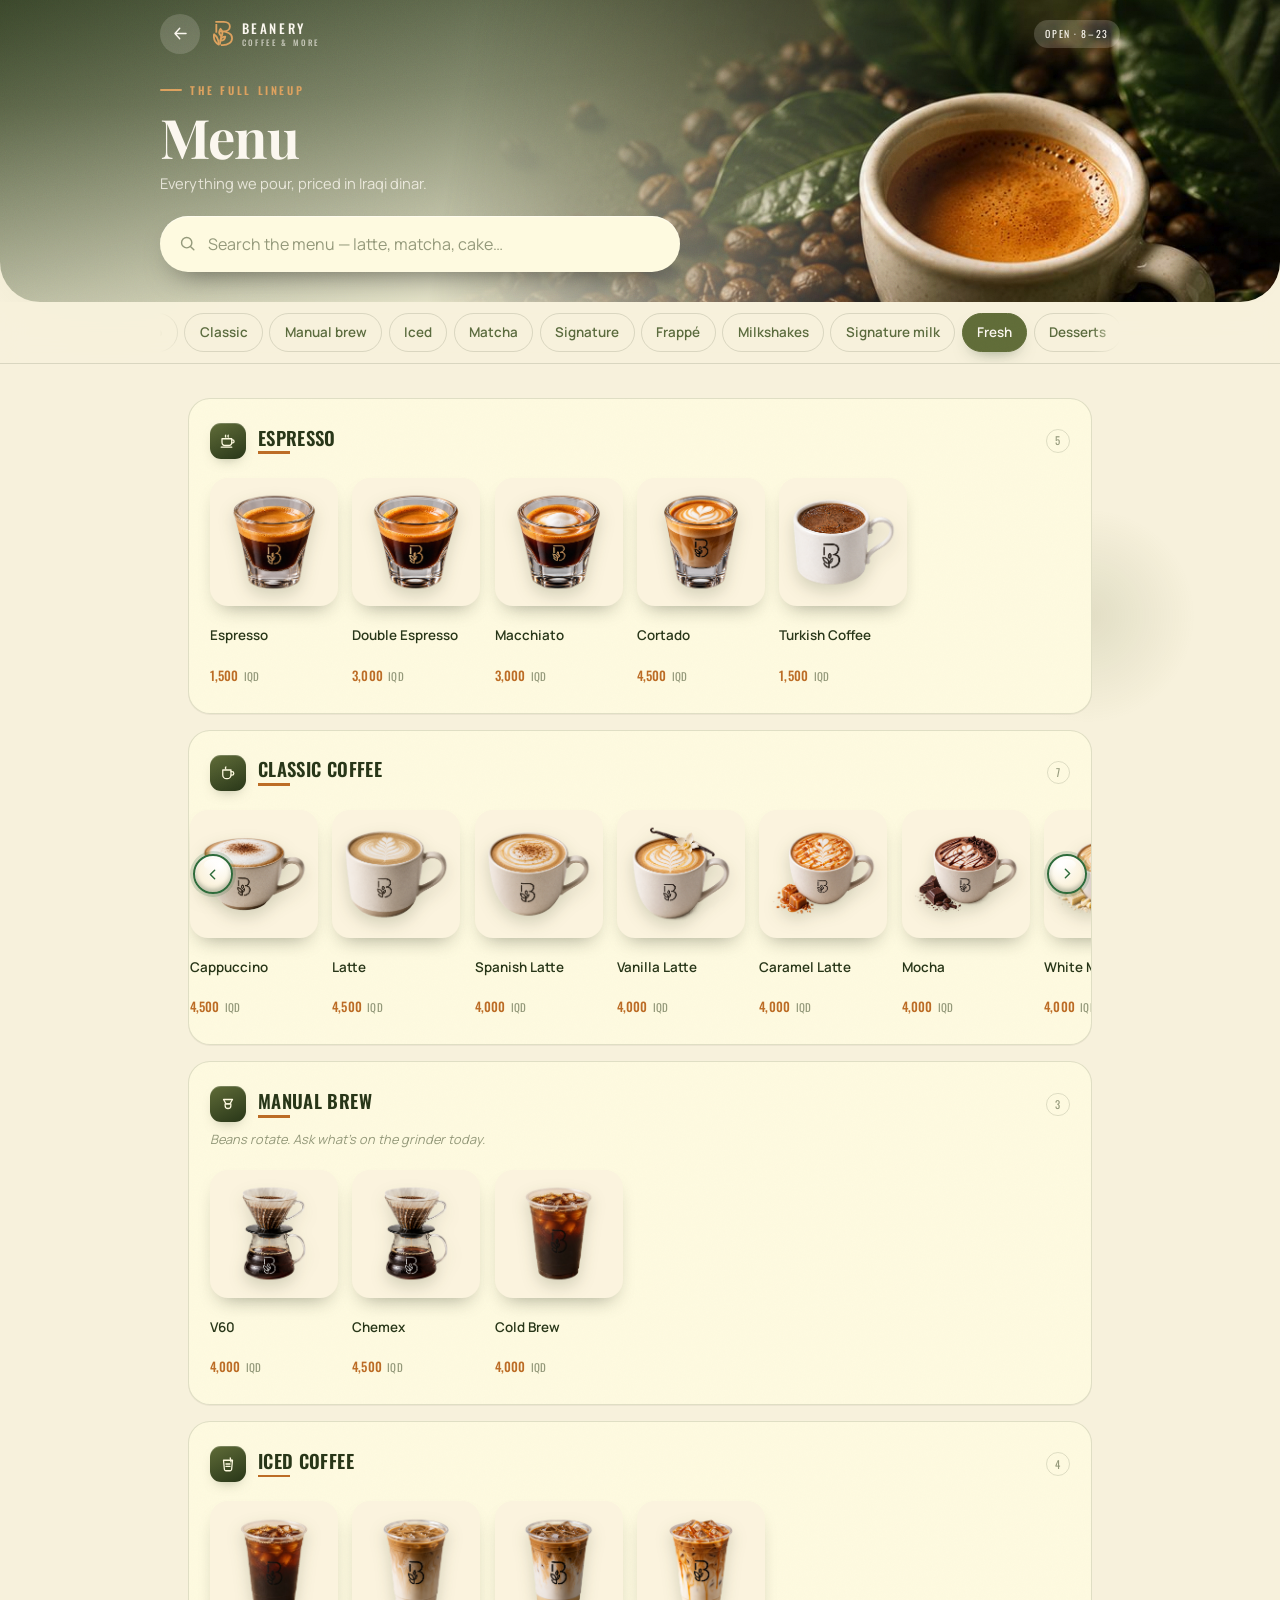
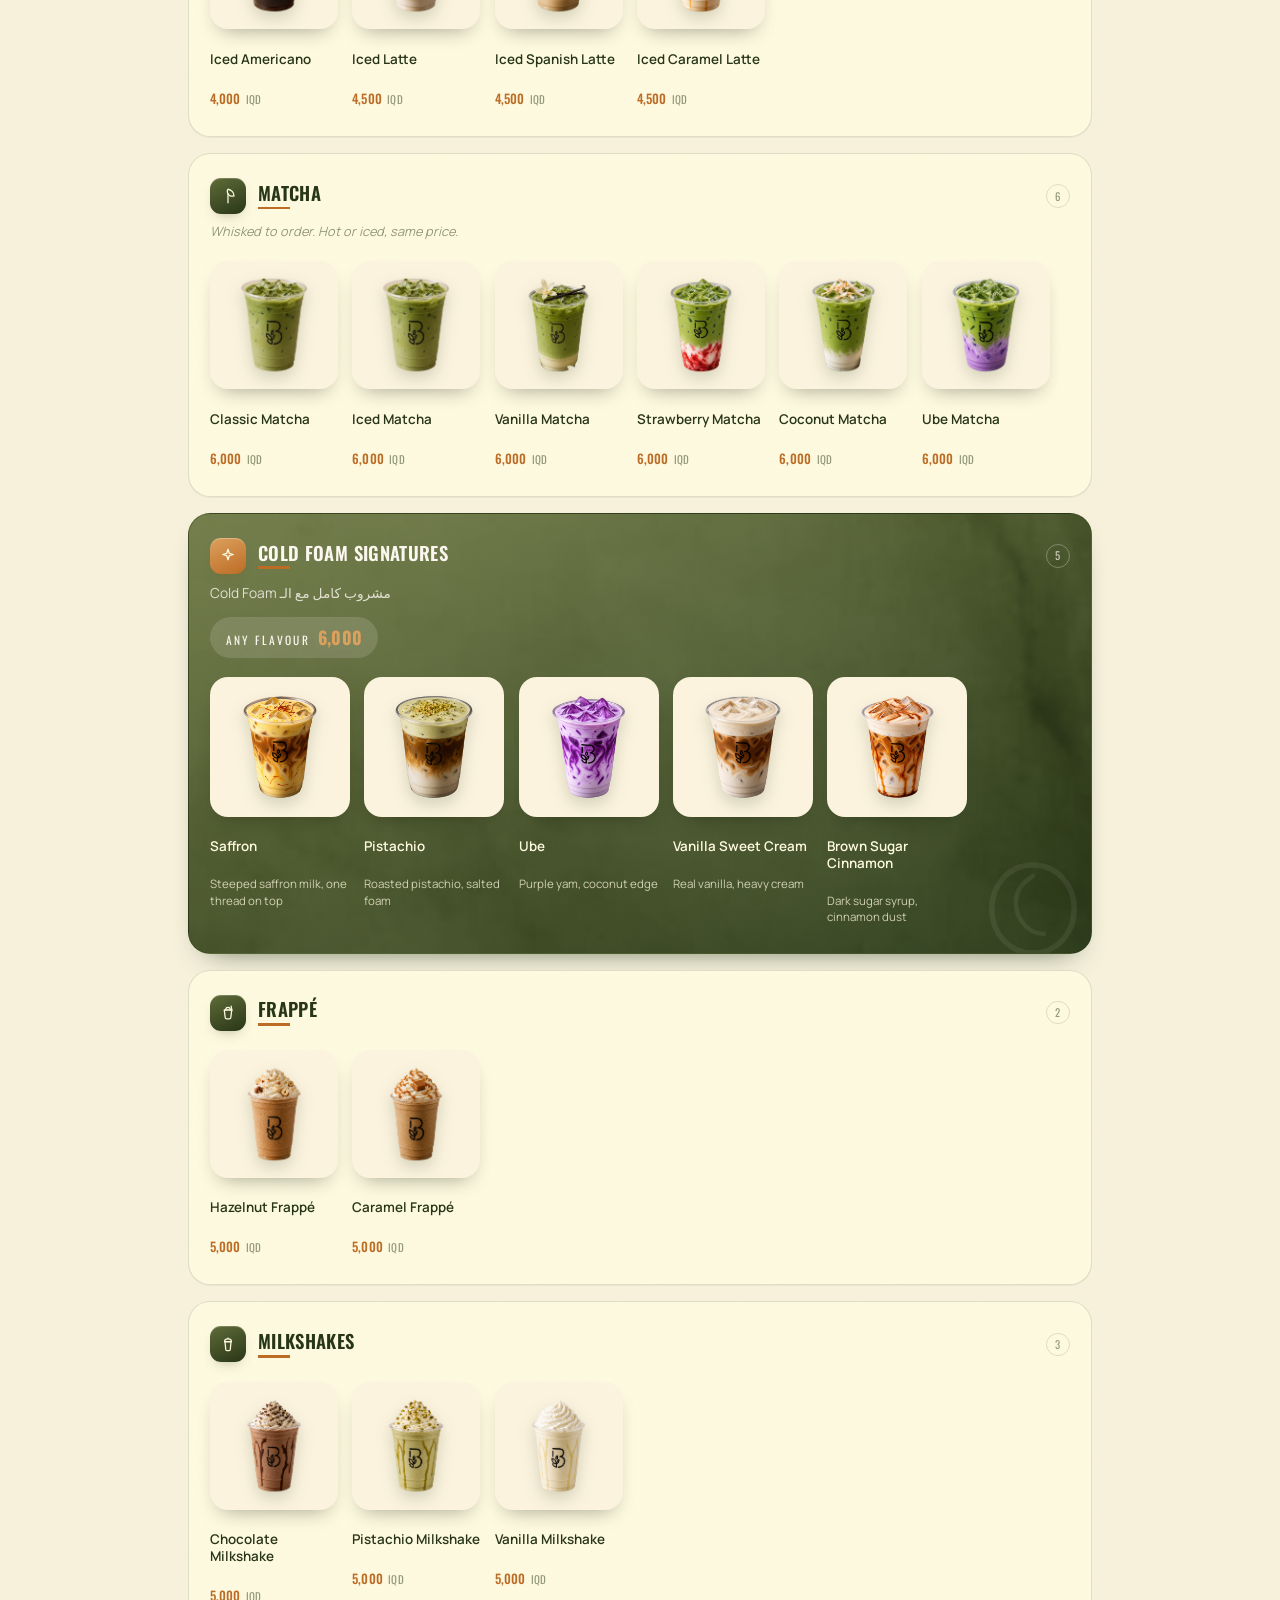
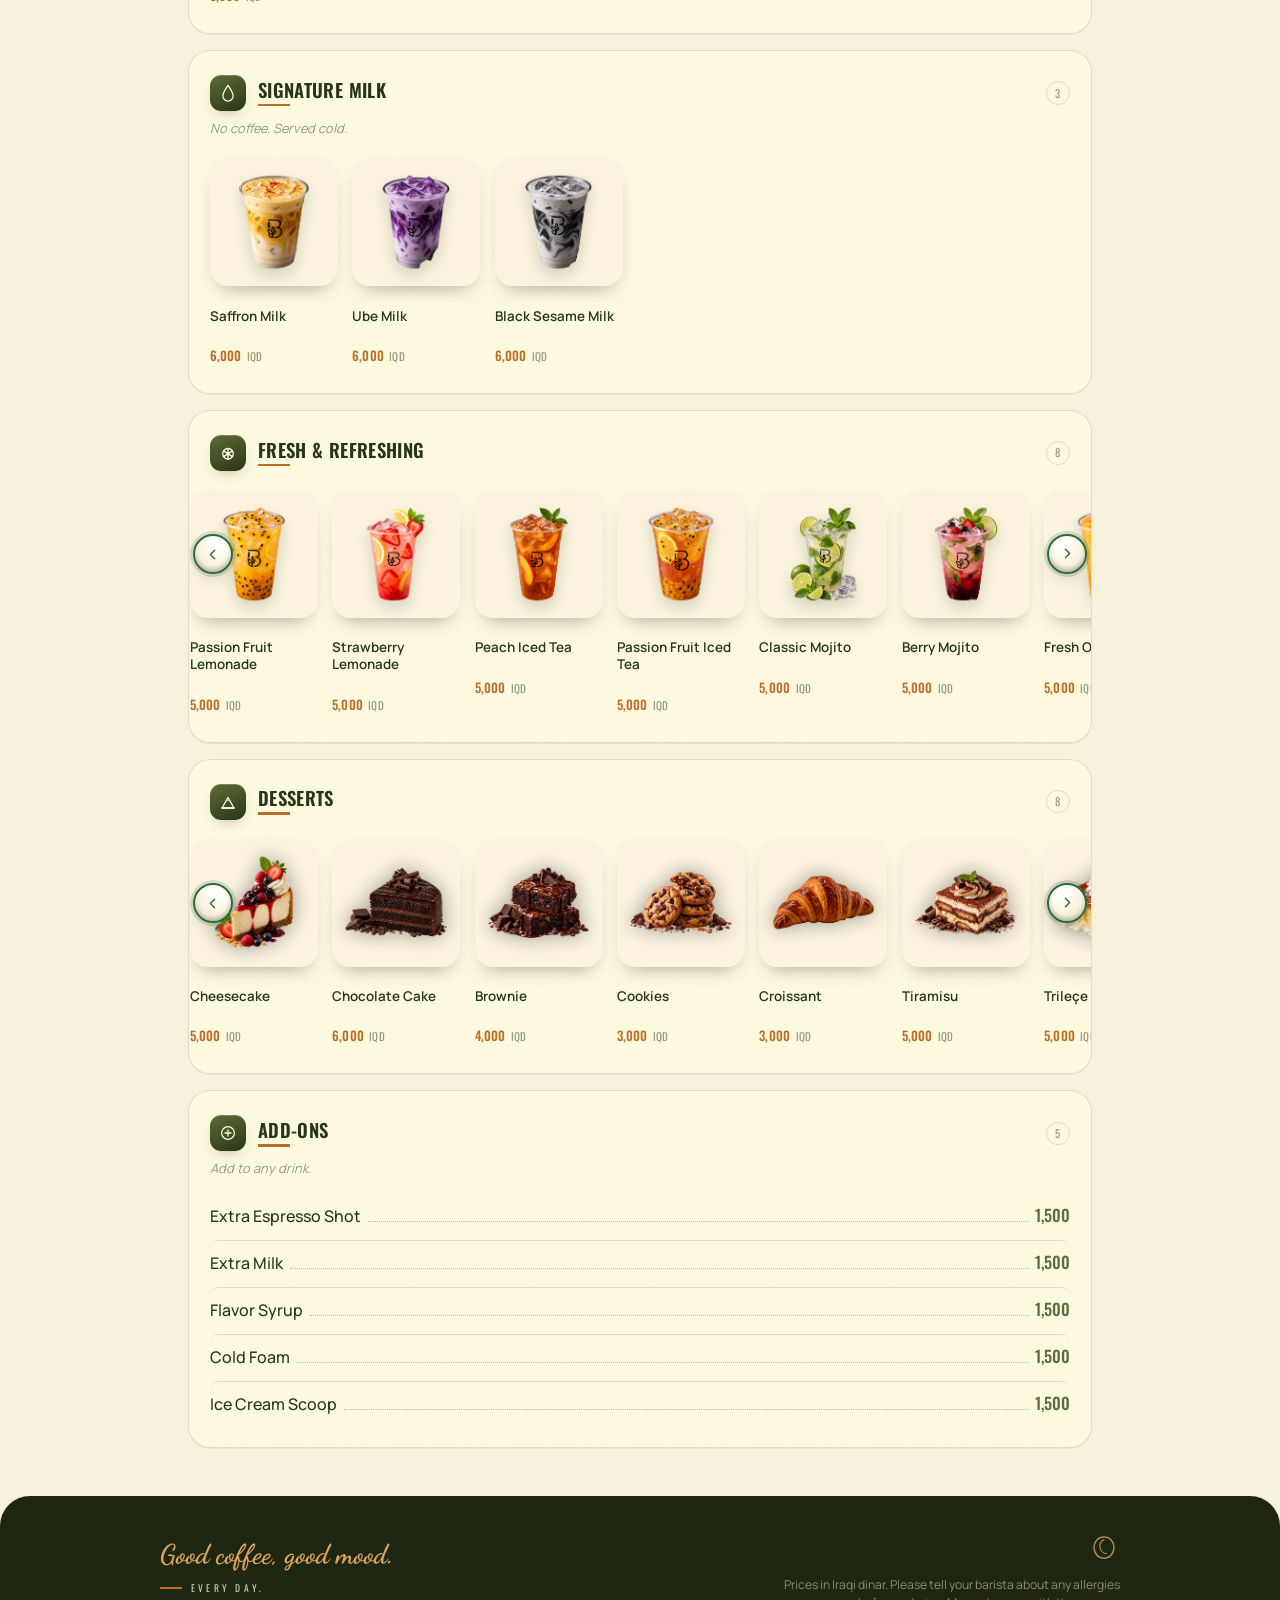
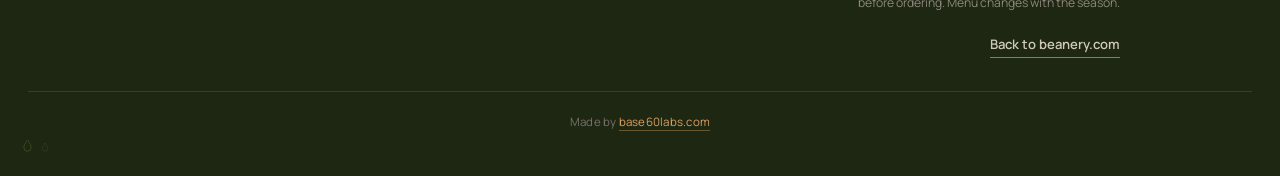
==== commit 4e44f998: "Update index.html" ====
--- a/menu/index.html
+++ b/menu/index.html
@@ -16,7 +16,7 @@
   <link
     href="https://fonts.googleapis.com/css2?family=Dancing+Script:wght@700&family=Oswald:wght@300;400;500;600&family=Playfair+Display:wght@600;700&family=Manrope:wght@400;500;600;700&display=swap"
     rel="stylesheet">
-  <link rel="stylesheet" href="menu.css?v=4">
+  <link rel="stylesheet" href="menu.css?v=5">
 </head>
 
 <body>
@@ -800,7 +800,7 @@
     </svg>
   </button>
 
-  <script src="menu.js?v=4"></script>
+  <script src="menu.js?v=5"></script>
 </body>
 
-</html>+</html>
--- a/menu/menu.css
+++ b/menu/menu.css
@@ -751,39 +751,65 @@
 .cardrow__arrow {
   display: flex;
   position: absolute;
-  top: 80px;
+  /* centered on the 128px photo tile (track padding-top .2rem + half the tile) */
+  top: 67px;
   z-index: 3;
   width: 40px;
   height: 40px;
   border-radius: 50%;
-  border: 1px solid var(--line);
-  background: var(--card);
-  color: var(--green-deep);
+  /* fixed cream fill + dark-green ring, not swapped in dark mode — the tile
+     next to it is the same fixed cream, and the theme's near-black frame
+     tone would blend into the dark section behind it otherwise */
+  border: 2px solid #2E6B3B;
+  background: radial-gradient(circle at 33% 26%, #ffffff 0%, #FBF3DE 58%, #FBF3DE 100%);
+  color: #2E6B3B;
   align-items: center;
   justify-content: center;
   cursor: pointer;
-  box-shadow: 0 10px 20px -12px rgba(40, 54, 24, .5);
-  transition: background .2s ease, color .2s ease, transform .2s ease, opacity .2s ease;
+  box-shadow:
+    0 10px 20px -12px rgba(40, 54, 24, .5),
+    0 0 0 3px rgba(46, 107, 59, .18),
+    inset 0 2px 2px rgba(255, 255, 255, .75),
+    inset 0 -3px 4px rgba(34, 51, 26, .3);
+  transition: background .2s ease, color .2s ease, transform .2s ease, opacity .2s ease, box-shadow .2s ease;
+}
+
+.cardrow__arrow::before {
+  content: "";
+  position: absolute;
+  top: 3px;
+  left: 7px;
+  width: 55%;
+  height: 32%;
+  border-radius: 50%;
+  background: linear-gradient(180deg, rgba(255, 255, 255, .9), rgba(255, 255, 255, 0));
+  pointer-events: none;
 }
 
 .cardrow__arrow svg {
+  position: relative;
+  z-index: 1;
   width: 17px;
   height: 17px;
 }
 
+/* the row bleeds via negative margin all the way to .sec's own edge, and
+   .sec clips (overflow: hidden) right at that edge — a negative offset here
+   pushed the circle past it and got sliced off. Keep it non-negative so the
+   whole ring stays inside .sec's bounds while still overlapping the card. */
 .cardrow__arrow--prev {
-  left: -4px;
+  left: 4px;
   transform: translateY(-50%) scaleX(-1);
 }
 
 .cardrow__arrow--next {
-  right: -4px;
+  right: 4px;
   transform: translateY(-50%);
 }
 
 .cardrow__arrow:hover {
-  background: var(--green);
-  color: var(--card);
+  background: #8fa25e66;
+  color: #2E6B3B;
 }
 
 .cardrow__arrow--prev:hover {
@@ -808,7 +834,8 @@
 }
 
 .sec--feature .cardrow__arrow {
-  top: 86px;
+  /* centered on the larger 140px feature tile */
+  top: 73px;
 }
 
 .pcard {
@@ -821,45 +848,42 @@
   gap: .5rem;
 }
 
-/* the photo tiles are gone, so the cutouts float directly on the stock.
-   a short hairline sitting in the flex gap does the separating instead —
-   deliberately shorter than the card so it reads as a divider, not a border */
-.pcard+.pcard::before {
-  content: "";
-  position: absolute;
-  left: calc(-.45rem - .5px);
-  top: 34px;
-  width: 1px;
-  height: 60px;
-  background: var(--line);
-  pointer-events: none;
-}
-
 /* card rise animation removed with the scroll reveal — cards render in place */
 
+/* fixed cream tile regardless of theme — a lit display slab for the photo
+   rather than a surface tied to --card, so it still pops against the dark
+   panel in dark mode instead of blending into it */
 .pcard__photo {
   position: relative;
   width: 128px;
   height: 128px;
-  background: none;
+  background: #FBF3DE;
+  border-radius: 18px;
+  box-shadow: 0 10px 20px -10px rgba(20, 28, 10, .4);
   display: grid;
   place-items: center;
-  transition: transform .32s cubic-bezier(.22, 1, .36, 1);
-}
-
-/* no tile to contain them any more, so the cutouts get the extra room the
-   frame used to take, and the drop-shadow does the grounding on its own */
+  transition: transform .32s cubic-bezier(.22, 1, .36, 1), box-shadow .32s ease;
+}
+
 .pcard__photo img {
-  width: 94%;
-  height: 94%;
+  width: 84%;
+  height: 84%;
   object-fit: contain;
-  filter: drop-shadow(0 9px 11px rgba(40, 54, 24, .22));
+  filter: drop-shadow(0 7px 8px rgba(40, 54, 24, .18));
   transition: transform .32s cubic-bezier(.22, 1, .36, 1), filter .32s ease;
+}
+
+/* desserts only — a soft all-around gray glow instead of the grounded
+   directional shadow the other sections use. Stronger than a first pass
+   so it actually reads as different against the cream tile. */
+#desserts .pcard__photo img {
+  filter: drop-shadow(0 0 10px rgba(80, 80, 80, .55));
 }
 
 @media (hover:hover) and (pointer:fine) {
   .pcard:hover .pcard__photo {
     transform: translateY(-5px);
+    box-shadow: 0 16px 24px -10px rgba(20, 28, 10, .48);
   }
 
   .pcard:hover .pcard__photo img {
@@ -914,14 +938,6 @@
 .sec--feature .pcard__photo {
   width: 140px;
   height: 140px;
-}
-
-/* the dark feature panel needs a light hairline, and a taller photo box
-   means the divider sits a little lower */
-.sec--feature .pcard+.pcard::before {
-  top: 40px;
-  height: 66px;
-  background: rgba(254, 250, 224, .2);
 }
 
 .list {
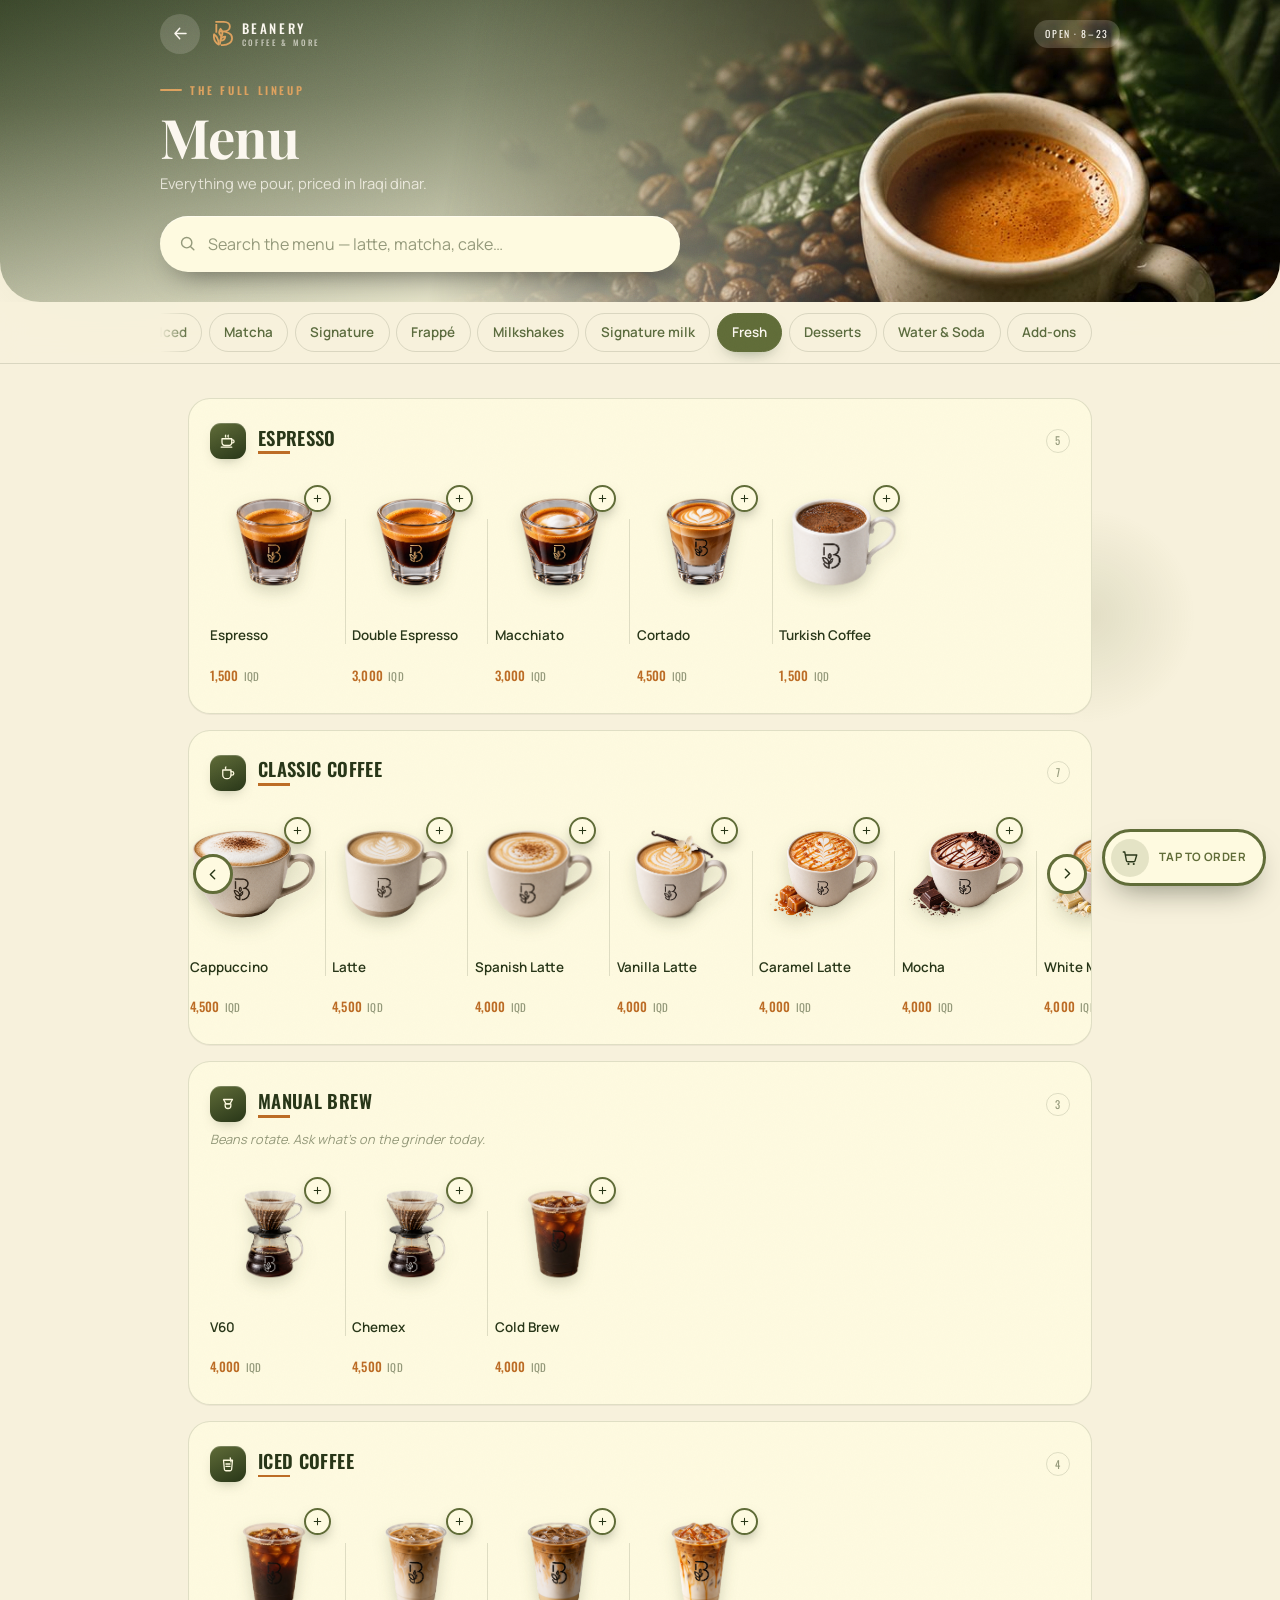
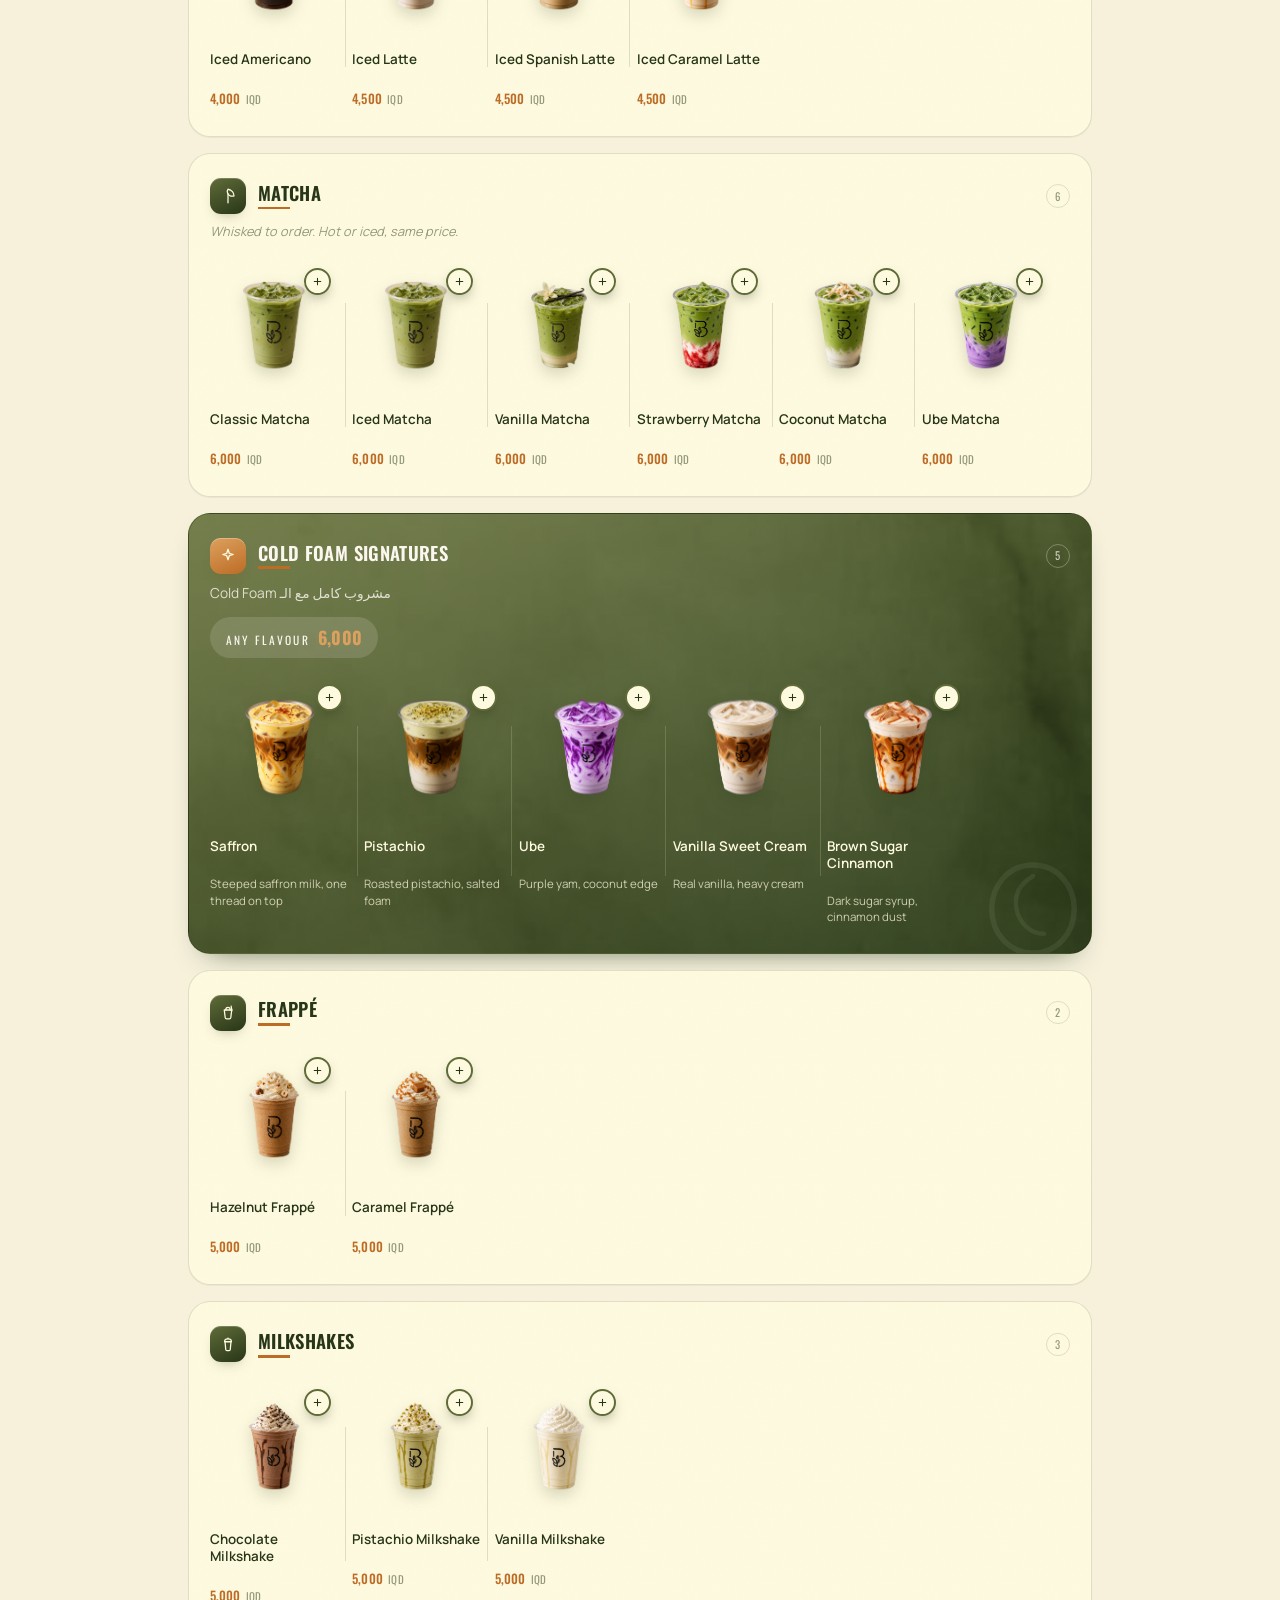
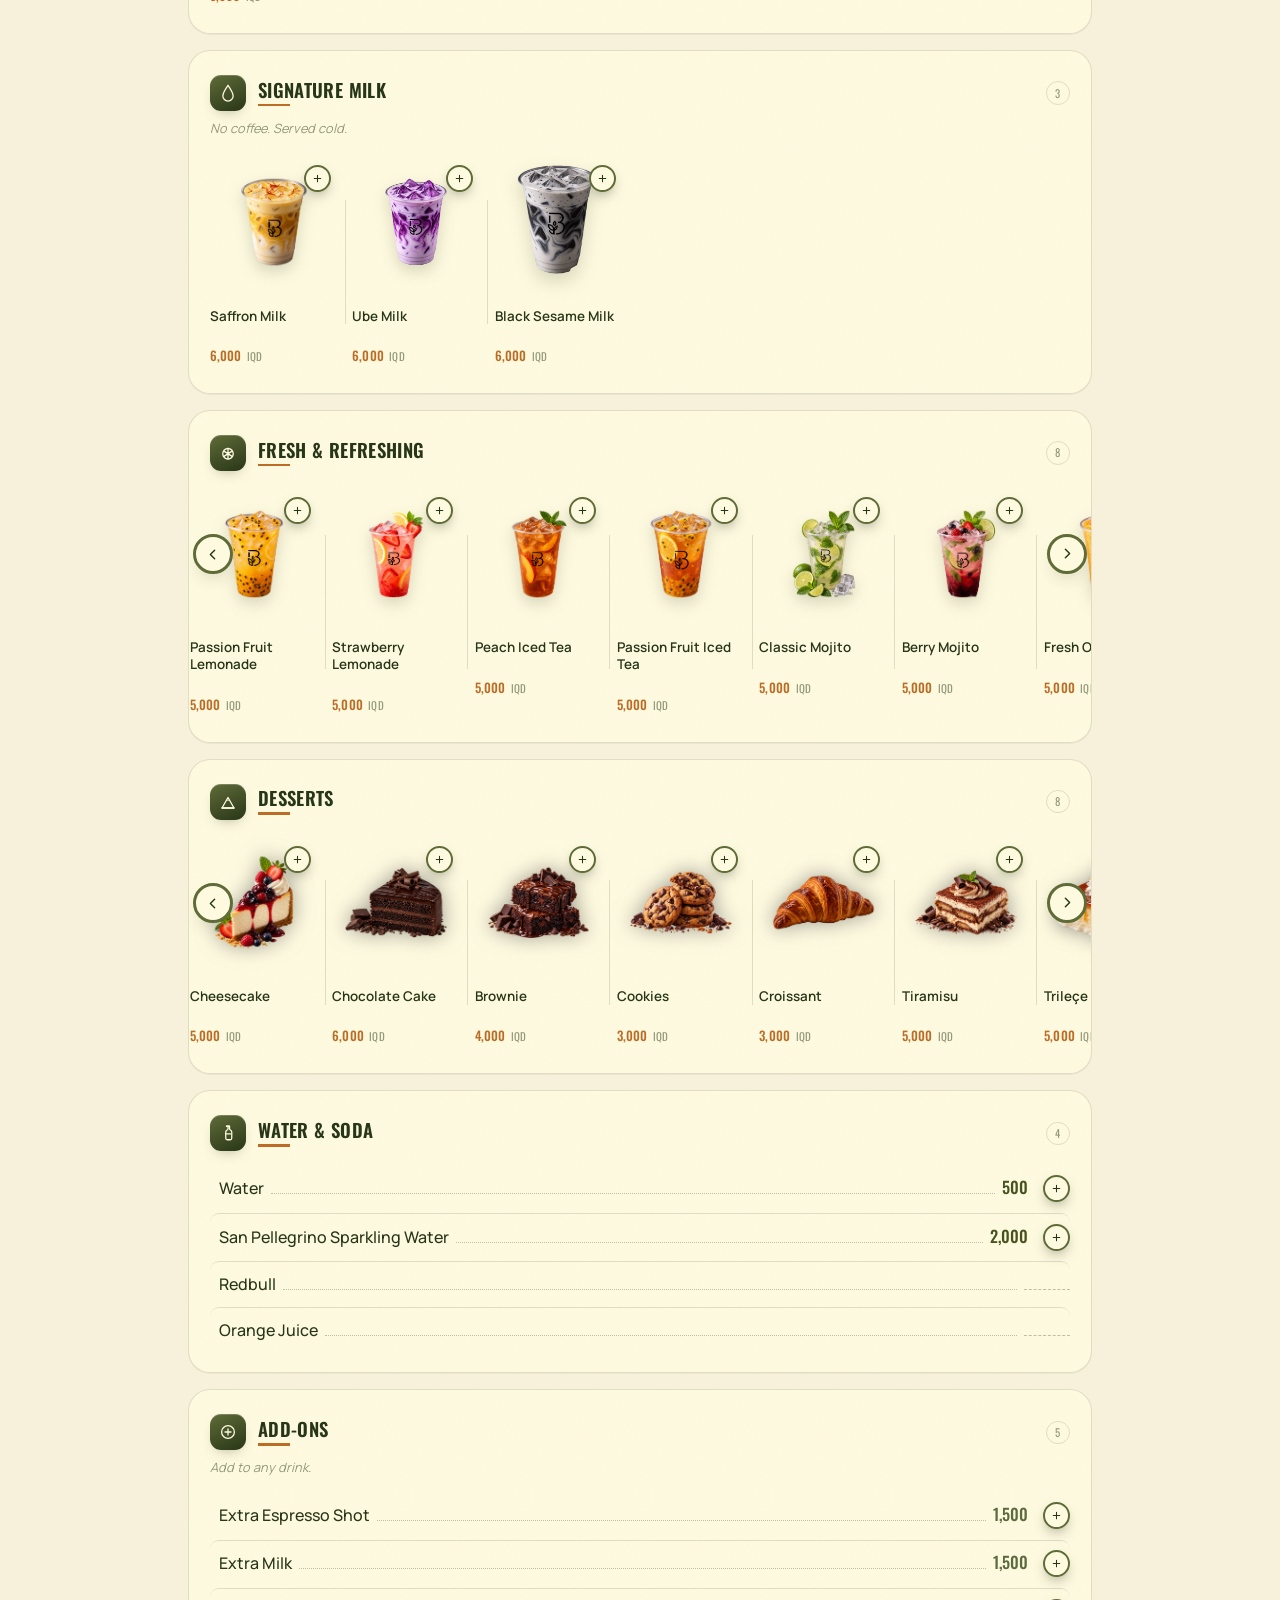
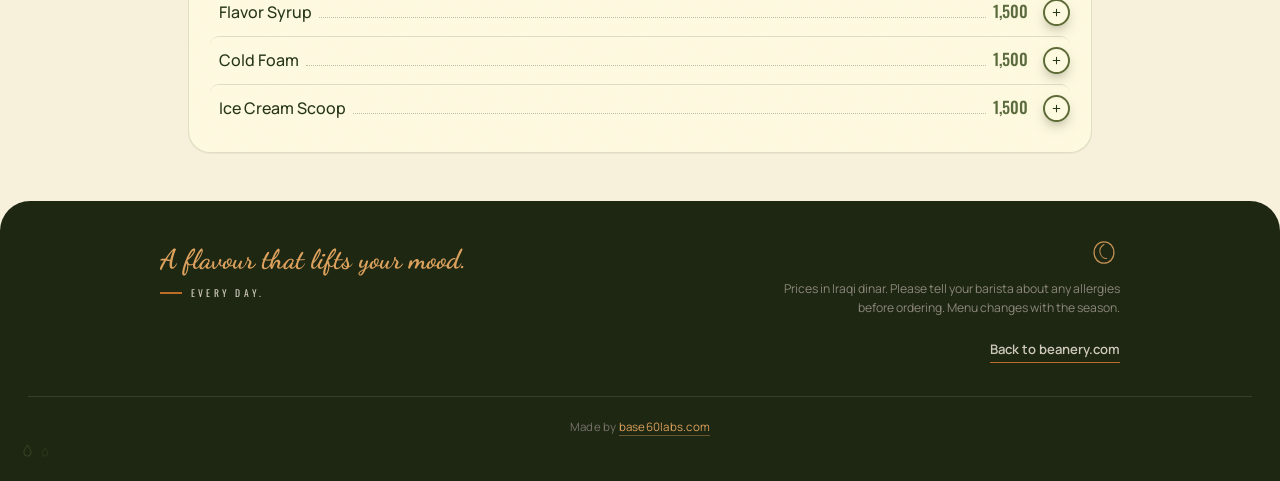
==== commit 11a54f5c: "Add files via upload" ====
--- a/menu/index.html
+++ b/menu/index.html
@@ -16,7 +16,7 @@
   <link
     href="https://fonts.googleapis.com/css2?family=Dancing+Script:wght@700&family=Oswald:wght@300;400;500;600&family=Playfair+Display:wght@600;700&family=Manrope:wght@400;500;600;700&display=swap"
     rel="stylesheet">
-  <link rel="stylesheet" href="menu.css?v=5">
+  <link rel="stylesheet" href="menu.css?v=28">
 </head>
 
 <body>
@@ -46,10 +46,6 @@
     <symbol id="i-x" viewBox="0 0 24 24" fill="none" stroke="currentColor" stroke-width="2" stroke-linecap="round">
       <path d="m7 7 10 10M17 7 7 17" />
     </symbol>
-    <symbol id="i-up" viewBox="0 0 24 24" fill="none" stroke="currentColor" stroke-width="1.9" stroke-linecap="round"
-      stroke-linejoin="round">
-      <path d="M12 19V6M6 11.5 12 5.5l6 6" />
-    </symbol>
     <symbol id="i-back" viewBox="0 0 24 24" fill="none" stroke="currentColor" stroke-width="1.8" stroke-linecap="round"
       stroke-linejoin="round">
       <path d="M19 12H6M11 5.5 5 12l6 6.5" />
@@ -137,6 +133,29 @@
     <symbol id="i-chev" viewBox="0 0 24 24" fill="none" stroke="currentColor" stroke-width="2" stroke-linecap="round"
       stroke-linejoin="round">
       <path d="m9 6 6 6-6 6" />
+    </symbol>
+    <symbol id="i-cat-bottle" viewBox="0 0 24 24" fill="none" stroke="currentColor" stroke-width="1.7"
+      stroke-linecap="round" stroke-linejoin="round">
+      <path
+        d="M10 3h4v3.2c0 .5.2 1 .6 1.3l1.4 1.3c.6.5 1 1.3 1 2.1V19a2 2 0 0 1-2 2h-4a2 2 0 0 1-2-2V10.9c0-.8.4-1.6 1-2.1l1.4-1.3c.4-.4.6-.8.6-1.3V3Z" />
+      <path d="M10 3h4" />
+      <path d="M8.8 13.2h6.4" />
+    </symbol>
+    <symbol id="i-cart" viewBox="0 0 24 24" fill="none" stroke="currentColor" stroke-width="1.8" stroke-linecap="round"
+      stroke-linejoin="round">
+      <path d="M3 4h2l2.2 11.4a2 2 0 0 0 2 1.6h7.6a2 2 0 0 0 2-1.6L21 8H6.2" />
+      <circle cx="10" cy="20" r="1.4" fill="currentColor" stroke="none" />
+      <circle cx="17" cy="20" r="1.4" fill="currentColor" stroke="none" />
+    </symbol>
+    <symbol id="i-minus" viewBox="0 0 24 24" fill="none" stroke="currentColor" stroke-width="2" stroke-linecap="round">
+      <path d="M6 12h12" />
+    </symbol>
+    <symbol id="i-plus" viewBox="0 0 24 24" fill="none" stroke="currentColor" stroke-width="2" stroke-linecap="round">
+      <path d="M12 6v12M6 12h12" />
+    </symbol>
+    <symbol id="i-trash" viewBox="0 0 24 24" fill="none" stroke="currentColor" stroke-width="1.7" stroke-linecap="round"
+      stroke-linejoin="round">
+      <path d="M4 6.5h16M9.5 6.5V4.8c0-.7.6-1.3 1.3-1.3h2.4c.7 0 1.3.6 1.3 1.3v1.7M6.5 6.5 7.3 19a2 2 0 0 0 2 1.9h5.4a2 2 0 0 0 2-1.9l.8-12.5" />
     </symbol>
   </svg>
 
@@ -198,6 +217,7 @@
       <a href="#milk" class="cat">Signature milk</a>
       <a href="#fresh" class="cat">Fresh</a>
       <a href="#desserts" class="cat">Desserts</a>
+      <a href="#bottled" class="cat">Water &amp; Soda</a>
       <a href="#addons" class="cat">Add-ons</a>
     </div>
   </nav>
@@ -737,6 +757,26 @@
             <use href="#i-chev" />
           </svg></button>
       </div>
+    </section>
+
+    <section class="sec" id="bottled">
+      <header class="sec__head">
+        <span class="sec__icon"><svg focusable="false">
+            <use href="#i-cat-bottle" />
+          </svg></span>
+        <h2>Water &amp; Soda</h2>
+        <span class="sec__count">4</span>
+      </header>
+      <ul class="list">
+        <li class="item"><span class="item__name">Water</span><span class="item__dots"
+            aria-hidden="true"></span><span class="item__price">500</span></li>
+        <li class="item"><span class="item__name">San Pellegrino Sparkling Water</span><span class="item__dots"
+            aria-hidden="true"></span><span class="item__price">2,000</span></li>
+        <li class="item"><span class="item__name">Redbull</span><span class="item__dots"
+            aria-hidden="true"></span><span class="item__price item__price--tbd"></span></li>
+        <li class="item"><span class="item__name">Orange Juice</span><span class="item__dots"
+            aria-hidden="true"></span><span class="item__price item__price--tbd"></span></li>
+      </ul>
     </section>
 
     <section class="sec sec--addons" id="addons">
@@ -767,7 +807,7 @@
   <footer class="mfoot">
     <div class="mfoot__inner">
       <div class="mfoot__brand">
-        <p class="mfoot__script">Good coffee, good mood.</p>
+        <p class="mfoot__script">A flavour that lifts your mood.</p>
         <p class="mfoot__sub">EVERY DAY.</p>
       </div>
       <div class="mfoot__aside">
@@ -794,13 +834,60 @@
     </div>
   </footer>
 
-  <button class="totop" id="totop" type="button" hidden aria-label="Back to top">
-    <svg aria-hidden="true">
-      <use href="#i-up" />
-    </svg>
+  <button class="cartbar" id="cartBtn" type="button" aria-label="View your order — order straight from your table">
+    <span class="cartbar__icon">
+      <svg aria-hidden="true">
+        <use href="#i-cart" />
+      </svg>
+      <span class="cartbar__badge" id="cartBadge" hidden>0</span>
+    </span>
+    <span class="cartbar__text">
+      <span class="cartbar__label" id="cartBarLabel">Tap to order</span>
+      <span class="cartbar__total" id="cartBarTotal" hidden>0 IQD</span>
+    </span>
   </button>
 
-  <script src="menu.js?v=5"></script>
+  <div class="cart-overlay" id="cartOverlay" hidden></div>
+
+  <aside class="cart" id="cartPanel" hidden aria-label="Your order" role="dialog" aria-modal="true">
+    <header class="cart__head">
+      <div class="cart__head__text">
+        <div class="cart__head__row">
+          <h2>Your order</h2>
+          <span class="cart__table" id="cartTable" hidden>Table <b id="cartTableNum"></b></span>
+        </div>
+        <p class="cart__head__sub" id="cartCountLabel">Your cart is empty</p>
+      </div>
+      <button class="cart__close" id="cartClose" type="button" aria-label="Close cart">
+        <svg aria-hidden="true">
+          <use href="#i-x" />
+        </svg>
+      </button>
+    </header>
+
+    <div class="cart__empty" id="cartEmpty">
+      <svg class="cart__empty__ico" aria-hidden="true">
+        <use href="#i-cart" />
+      </svg>
+      <p>Your cart is empty</p>
+      <span>Tap the <b>+</b> on any item to add it here.</span>
+    </div>
+
+    <ul class="cart__list" id="cartList"></ul>
+
+    <footer class="cart__foot" id="cartFoot" hidden>
+      <div class="cart__total">
+        <span>Total</span>
+        <b id="cartTotal">0 <small>IQD</small></b>
+      </div>
+      <button class="cart__send" id="cartSend" type="button">
+        <span id="cartSendLabel">Place your order</span>
+      </button>
+      <p class="cart__status" id="cartStatus" role="status" aria-live="polite"></p>
+    </footer>
+  </aside>
+
+  <script src="menu.js?v=28"></script>
 </body>
 
 </html>
--- a/menu/menu.css
+++ b/menu/menu.css
@@ -463,10 +463,11 @@
   height: 34px;
   flex: 0 0 auto;
   margin-right: .35rem;
-  border: 0;
+  /* fixed beige + green, not swapped in dark mode — see .cardrow__arrow */
+  border: 2.5px solid #606C38;
   border-radius: 50%;
-  background: rgba(88, 123, 76, .16);
-  color: var(--green);
+  background: #FEFAE0;
+  color: #283618;
   display: grid;
   place-items: center;
   cursor: pointer;
@@ -757,33 +758,16 @@
   width: 40px;
   height: 40px;
   border-radius: 50%;
-  /* fixed cream fill + dark-green ring, not swapped in dark mode — the tile
-     next to it is the same fixed cream, and the theme's near-black frame
-     tone would blend into the dark section behind it otherwise */
-  border: 2px solid #2E6B3B;
-  background: radial-gradient(circle at 33% 26%, #ffffff 0%, #FBF3DE 58%, #FBF3DE 100%);
-  color: #2E6B3B;
+  /* fixed beige fill + green ring, not swapped in dark mode — reads
+     as the same physical button in either theme rather than shifting */
+  border: 3px solid #606C38;
+  background: #FEFAE0;
+  color: #283618;
   align-items: center;
   justify-content: center;
   cursor: pointer;
-  box-shadow:
-    0 10px 20px -12px rgba(40, 54, 24, .5),
-    0 0 0 3px rgba(46, 107, 59, .18),
-    inset 0 2px 2px rgba(255, 255, 255, .75),
-    inset 0 -3px 4px rgba(34, 51, 26, .3);
-  transition: background .2s ease, color .2s ease, transform .2s ease, opacity .2s ease, box-shadow .2s ease;
-}
-
-.cardrow__arrow::before {
-  content: "";
-  position: absolute;
-  top: 3px;
-  left: 7px;
-  width: 55%;
-  height: 32%;
-  border-radius: 50%;
-  background: linear-gradient(180deg, rgba(255, 255, 255, .9), rgba(255, 255, 255, 0));
-  pointer-events: none;
+  box-shadow: 0 10px 20px -12px rgba(20, 28, 10, .45);
+  transition: transform .2s ease, opacity .2s ease, box-shadow .2s ease;
 }
 
 .cardrow__arrow svg {
@@ -808,8 +792,9 @@
 }
 
 .cardrow__arrow:hover {
-  background: #8fa25e66;
-  color: #2E6B3B;
+  box-shadow:
+    0 10px 20px -12px rgba(20, 28, 10, .55),
+    0 0 0 3px rgba(96, 108, 56, .3);
 }
 
 .cardrow__arrow--prev:hover {
@@ -836,6 +821,17 @@
 .sec--feature .cardrow__arrow {
   /* centered on the larger 140px feature tile */
   top: 73px;
+  /* a soft cream halo so the beige button still pops against the
+     feature panel's own green backdrop */
+  box-shadow:
+    0 10px 20px -12px rgba(0, 0, 0, .6),
+    0 0 0 3px rgba(254, 250, 224, .35);
+}
+
+.sec--feature .cardrow__arrow:hover {
+  box-shadow:
+    0 10px 20px -12px rgba(0, 0, 0, .6),
+    0 0 0 4px rgba(254, 250, 224, .5);
 }
 
 .pcard {
@@ -849,6 +845,25 @@
 }
 
 /* card rise animation removed with the scroll reveal — cards render in place */
+
+/* hairline divider sitting in the .9rem track gap so adjacent cards read as
+   separate items. Inset top/bottom so it stays a quiet tick, not a full rule. */
+.pcard:not(.is-hidden)+.pcard:not(.is-hidden)::before {
+  content: "";
+  position: absolute;
+  top: 20%;
+  bottom: 20%;
+  left: calc(-.45rem - .5px);
+  width: 1px;
+  background: var(--line);
+  pointer-events: none;
+}
+
+/* the feature panel is dark in both themes, so the light-theme --line
+   would all but vanish against it */
+.sec--feature .pcard:not(.is-hidden)+.pcard:not(.is-hidden)::before {
+  background: rgba(254, 250, 224, .16);
+}
 
 /* fixed cream tile regardless of theme — a lit display slab for the photo
    rather than a surface tied to --card, so it still pops against the dark
@@ -857,21 +872,87 @@
   position: relative;
   width: 128px;
   height: 128px;
-  background: #FBF3DE;
+  background: #ffffff00;
   border-radius: 18px;
-  box-shadow: 0 10px 20px -10px rgba(20, 28, 10, .4);
+  box-shadow: none;
   display: grid;
   place-items: center;
   transition: transform .32s cubic-bezier(.22, 1, .36, 1), box-shadow .32s ease;
 }
 
+/* Every drink is normalised to one on-screen height. The source PNGs are all
+   900x900, but the product inside fills wildly different fractions of that
+   canvas — a wide cappuccino mug covers 66% of the height, a tall frappe cup
+   86% — so object-fit alone left the mugs looking stunted next to the cups.
+   --fit-s is a per-image correction measured from each PNG's alpha bounding
+   box; the generated block below carries the numbers. #desserts is excluded
+   on purpose: those items are flat by nature and normalise on width instead. */
 .pcard__photo img {
+  --fit-s: 1;
+  --fit-x: 0%;
+  --fit-y: 0%;
+  --fit-hover: 1;
   width: 84%;
-  height: 84%;
+  /* an explicit square box, not height: 84% — a percentage height here has no
+     definite containing block to resolve against, so the two non-square PNGs
+     (sm-ube, sm-blacksesame) fell back to their own aspect ratio and rendered
+     ~26% oversized, spilling past the tile */
+  aspect-ratio: 1;
+  height: auto;
   object-fit: contain;
+  /* translate runs before scale, so --fit-x/y stay in unscaled box units and
+     re-centre the artwork's bounding box on the tile */
+  transform: scale(calc(var(--fit-s) * var(--fit-hover))) translate(var(--fit-x), var(--fit-y));
   filter: drop-shadow(0 7px 8px rgba(40, 54, 24, .18));
   transition: transform .32s cubic-bezier(.22, 1, .36, 1), filter .32s ease;
 }
+
+/* --- generated: per-image drink size normalisation --- */
+.pcard__photo img[src$="/amricano.png" i] { --fit-s: 0.936; }
+.pcard__photo img[src$="/berry-mojito.png" i] { --fit-s: 0.933; }
+.pcard__photo img[src$="/brew.png" i] { --fit-s: 0.933; }
+.pcard__photo img[src$="/cappuccino.png" i] { --fit-s: 1.206; }
+.pcard__photo img[src$="/caramel-latte.png" i] { --fit-s: 1.056; --fit-x: -0.056%; --fit-y: 0.889%; }
+.pcard__photo img[src$="/cfs-ciminin.png" i] { --fit-s: 0.931; }
+.pcard__photo img[src$="/cfs-pistachio.png" i] { --fit-s: 0.93; }
+.pcard__photo img[src$="/cfs-saffron.png" i] { --fit-s: 0.934; }
+.pcard__photo img[src$="/cfs-ube.png" i] { --fit-s: 0.933; }
+.pcard__photo img[src$="/cfs-vanilla.png" i] { --fit-s: 0.935; }
+.pcard__photo img[src$="/chocolate-milkshake.png" i] { --fit-s: 0.933; }
+.pcard__photo img[src$="/cortado.png" i] { --fit-s: 0.931; }
+.pcard__photo img[src$="/double-espresso.png" i] { --fit-s: 0.933; }
+.pcard__photo img[src$="/frappe-carmel.png" i] { --fit-s: 0.933; }
+.pcard__photo img[src$="/frappe-hazelnut.png" i] { --fit-s: 0.933; }
+.pcard__photo img[src$="/frappe.png" i] { --fit-s: 0.934; --fit-x: -0.056%; --fit-y: -0.167%; }
+.pcard__photo img[src$="/golden-lemon.png" i] { --fit-s: 0.933; }
+.pcard__photo img[src$="/iced-caramel-latte.png" i] { --fit-s: 0.933; }
+.pcard__photo img[src$="/iced-latte.png" i] { --fit-s: 0.933; }
+.pcard__photo img[src$="/iced-spanish-latte.png" i] { --fit-s: 0.935; }
+.pcard__photo img[src$="/icetea-passionfruit.png" i] { --fit-s: 0.933; }
+.pcard__photo img[src$="/latte.png" i] { --fit-s: 1.008; --fit-x: -0.167%; --fit-y: -0.222%; }
+.pcard__photo img[src$="/macchiato.png" i] { --fit-s: 0.934; }
+.pcard__photo img[src$="/match-strawberry.png" i] { --fit-s: 0.933; }
+.pcard__photo img[src$="/matcha-coconut.png" i] { --fit-s: 0.934; }
+.pcard__photo img[src$="/matcha-ube.png" i] { --fit-s: 0.934; }
+.pcard__photo img[src$="/matcha-vanilla.png" i] { --fit-s: 0.93; }
+.pcard__photo img[src$="/matcha.png" i] { --fit-s: 0.933; --fit-x: -0.167%; --fit-y: 0.111%; }
+.pcard__photo img[src$="/mocha.png" i] { --fit-s: 1.13; }
+.pcard__photo img[src$="/mojito.png" i] { --fit-s: 0.931; }
+.pcard__photo img[src$="/orange-juice.png" i] { --fit-s: 0.931; }
+.pcard__photo img[src$="/passion-fruit-iced-tea.png" i] { --fit-s: 0.933; }
+.pcard__photo img[src$="/peach-iced-tea.png" i] { --fit-s: 0.933; }
+.pcard__photo img[src$="/pistachio-milkshake.png" i] { --fit-s: 0.934; }
+.pcard__photo img[src$="/single-espresso.png" i] { --fit-s: 0.935; }
+.pcard__photo img[src$="/SM-BlackSesame.png" i] { --fit-s: 1.162; --fit-x: -1.757%; --fit-y: -1.984%; }
+.pcard__photo img[src$="/sm-saffron.png" i] { --fit-s: 0.934; }
+.pcard__photo img[src$="/sm-ube.png" i] { --fit-s: 0.9; --fit-x: -0.456%; --fit-y: -0.814%; }
+.pcard__photo img[src$="/spanish-latte.png" i] { --fit-s: 1.043; }
+.pcard__photo img[src$="/strawberry-lemonade.png" i] { --fit-s: 0.931; }
+.pcard__photo img[src$="/turkish-coffee.png" i] { --fit-s: 1.024; --fit-x: -0.056%; --fit-y: -0.167%; }
+.pcard__photo img[src$="/vanilla-latte.png" i] { --fit-s: 0.954; --fit-x: 0%; --fit-y: 0.944%; }
+.pcard__photo img[src$="/vanilla-milkshake.png" i] { --fit-s: 0.935; }
+.pcard__photo img[src$="/white-mocha.png" i] { --fit-s: 1.113; }
+/* --- end generated --- */
 
 /* desserts only — a soft all-around gray glow instead of the grounded
    directional shadow the other sections use. Stronger than a first pass
@@ -886,8 +967,10 @@
     box-shadow: 0 16px 24px -10px rgba(20, 28, 10, .48);
   }
 
+  /* nudges the shared --fit-hover factor so the hover lift multiplies the
+     per-image normalisation instead of overwriting its transform */
   .pcard:hover .pcard__photo img {
-    transform: scale(1.05);
+    --fit-hover: 1.05;
     filter: drop-shadow(0 14px 16px rgba(40, 54, 24, .3));
   }
 }
@@ -950,7 +1033,7 @@
   display: flex;
   align-items: baseline;
   gap: .45rem;
-  padding: .6rem 0;
+  padding: .6rem 0 .6rem .55rem;
   border-bottom: 1px solid transparent;
   border-radius: 9px;
 }
@@ -966,7 +1049,7 @@
 
   .item:hover {
     background: rgba(96, 108, 56, .08);
-    padding-left: .45rem;
+    padding-left: 1rem;
   }
 
   .sec--feature .item:hover {
@@ -1315,30 +1398,639 @@
   }
 }
 
-.totop {
+/* ==========================================================================
+   cart: per-item add buttons + order-summary bar + order panel
+   ========================================================================== */
+
+.pcard__add,
+.item__add {
+  all: unset;
+  box-sizing: border-box;
+  cursor: pointer;
+  display: grid;
+  place-items: center;
+  /* fixed beige + green, not swapped in dark mode — see .cardrow__arrow */
+  border: 2.5px solid #606C38;
+  background: #FEFAE0;
+  color: #283618;
+  border-radius: 50%;
+  box-shadow: 0 6px 14px -5px rgba(20, 28, 10, .5);
+  transition: transform .15s ease, box-shadow .15s ease;
+}
+
+.pcard__add svg,
+.item__add svg {
+  width: 13px;
+  height: 13px;
+}
+
+/* sits inset from the photo's own corner (never negative) — a negative
+   offset used to poke past .cardrow__track's overflow-x:auto, which clips
+   its own top edge, and got sliced flat */
+.pcard__add {
+  position: absolute;
+  top: 7px;
+  right: 7px;
+  width: 27px;
+  height: 27px;
+  z-index: 2;
+}
+
+.item__add {
+  align-self: center;
+  width: 27px;
+  height: 27px;
+  flex: 0 0 auto;
+  margin-left: .5rem;
+}
+
+.pcard__add:active,
+.item__add:active {
+  transform: scale(.88);
+}
+
+@media (hover:hover) and (pointer:fine) {
+
+  .pcard__add:hover,
+  .item__add:hover {
+    transform: scale(1.08);
+  }
+}
+
+/* a priced item's slot is filled in later — a dashed rule instead of a
+   number keeps the row from looking broken until someone sets the price */
+.item__price--tbd {
+  display: inline-block;
+  min-width: 46px;
+  height: .9em;
+  border-bottom: 1.5px dashed var(--dotline);
+}
+
+/* body scroll is locked while the sheet is open — a stray background
+   scroll under a modal reads as broken, not polished */
+body.cart-open {
+  overflow: hidden;
+}
+
+/* ---------- order launcher: always visible, invites the first tap ---------- */
+
+.cartbar {
+  all: unset;
+  box-sizing: border-box;
   position: fixed;
   right: 14px;
+  bottom: calc(14px + env(safe-area-inset-bottom));
   z-index: 30;
-  bottom: calc(14px + env(safe-area-inset-bottom));
-  width: 46px;
-  height: 46px;
-  border: 0;
-  border-radius: 50%;
+  display: flex;
+  align-items: center;
+  gap: .6rem;
+  padding: .4rem 1.05rem .4rem .4rem;
+  border-radius: 999px;
   cursor: pointer;
-  background: var(--green);
-  color: #FBF7EF;
+  /* fixed beige + green, not swapped in dark mode — see .cardrow__arrow */
+  border: 3px solid #606C38;
+  background: #FEFAE0;
+  box-shadow: 0 14px 30px -12px rgba(20, 28, 10, .5);
+  transition: transform .15s ease, box-shadow .15s ease;
+}
+
+.cartbar:active {
+  transform: scale(.96);
+}
+
+.cartbar--bump {
+  animation: cartbar-bump .32s cubic-bezier(.22, 1, .36, 1);
+}
+
+@keyframes cartbar-bump {
+  0% { transform: scale(1); }
+  45% { transform: scale(1.08); }
+  100% { transform: scale(1); }
+}
+
+/* a slow, quiet pulse while the cart is empty — the nudge that says
+   "you can order right here", not an alarm */
+.cartbar--invite {
+  animation: cartbar-invite 2.6s ease-in-out infinite;
+}
+
+@keyframes cartbar-invite {
+  0%, 100% {
+    box-shadow:
+      0 14px 30px -12px rgba(20, 28, 10, .6),
+      0 0 0 0 rgba(96, 108, 56, .55);
+  }
+  50% {
+    box-shadow:
+      0 14px 30px -12px rgba(20, 28, 10, .6),
+      0 0 0 11px rgba(96, 108, 56, 0);
+  }
+}
+
+.cartbar__icon {
+  position: relative;
   display: grid;
   place-items: center;
-  box-shadow: 0 12px 24px -12px rgba(0, 0, 0, .7);
-}
-
-.totop svg {
-  width: 20px;
-  height: 20px;
-}
-
-.totop[hidden] {
+  width: 38px;
+  height: 38px;
+  border-radius: 50%;
+  background: rgba(96, 108, 56, .16);
+  color: #283618;
+  flex: 0 0 auto;
+}
+
+.cartbar__icon svg {
+  width: 18px;
+  height: 18px;
+}
+
+.cartbar__badge {
+  position: absolute;
+  top: -4px;
+  right: -4px;
+  min-width: 18px;
+  height: 18px;
+  padding: 0 4px;
+  border-radius: 999px;
+  background: #283618;
+  color: #FBF7EF;
+  font-family: var(--board);
+  font-size: .64rem;
+  font-weight: 700;
+  display: grid;
+  place-items: center;
+  box-shadow: 0 0 0 2px #606C38;
+}
+
+.cartbar__badge[hidden] {
   display: none;
+}
+
+.cartbar__text {
+  display: flex;
+  flex-direction: column;
+  align-items: flex-start;
+  line-height: 1.25;
+}
+
+.cartbar__label {
+  font-family: var(--ui);
+  font-size: .72rem;
+  font-weight: 700;
+  letter-spacing: .04em;
+  text-transform: uppercase;
+  color: #606C38;
+}
+
+.cartbar__total {
+  font-family: var(--board);
+  font-size: .92rem;
+  font-weight: 500;
+  color: #283618;
+  font-variant-numeric: tabular-nums;
+}
+
+.cartbar__total[hidden] {
+  display: none;
+}
+
+/* ---------- overlay + popup ---------- */
+
+.cart-overlay {
+  position: fixed;
+  inset: 0;
+  z-index: 40;
+  background: rgba(16, 21, 10, .55);
+  backdrop-filter: blur(3px);
+  opacity: 0;
+  transition: opacity .25s ease;
+}
+
+.cart-overlay.is-open {
+  opacity: 1;
+}
+
+.cart-overlay[hidden] {
+  display: none;
+}
+
+/* the cart itself: a centred pop-up card, not a sheet — a gradient ring
+   (transparent border painted from a border-box layer) instead of a flat
+   stroke, plus a bouncy "pop" easing so opening it feels playful */
+.cart {
+  position: fixed;
+  top: 50%;
+  left: 50%;
+  z-index: 50;
+  width: min(92vw, 430px);
+  max-height: min(85vh, 660px);
+  display: flex;
+  flex-direction: column;
+  border: 2.5px solid transparent;
+  border-radius: 28px;
+  background:
+    linear-gradient(var(--card), var(--card)) padding-box,
+    linear-gradient(135deg, var(--green) 0%, var(--card) 50%, var(--green-deep) 100%) border-box;
+  box-shadow: 0 32px 70px -20px rgba(0, 0, 0, .55), 0 0 0 1px rgba(0, 0, 0, .04);
+  padding: 1.1rem var(--pad) calc(1.1rem + env(safe-area-inset-bottom));
+  transform: translate(-50%, -50%) scale(.88);
+  opacity: 0;
+  transition: transform .4s cubic-bezier(.34, 1.56, .64, 1), opacity .22s ease;
+}
+
+.cart.is-open {
+  transform: translate(-50%, -50%) scale(1);
+  opacity: 1;
+}
+
+.cart[hidden] {
+  display: none;
+}
+
+.cart__head {
+  display: flex;
+  align-items: flex-start;
+  justify-content: space-between;
+  gap: .8rem;
+  padding-bottom: .8rem;
+  border-bottom: 1px solid var(--line);
+  margin-bottom: .2rem;
+}
+
+.cart__head__row {
+  display: flex;
+  align-items: center;
+  gap: .5rem;
+}
+
+.cart__head__text h2 {
+  font-family: var(--display);
+  font-size: 1.35rem;
+  color: var(--ink);
+  line-height: 1.15;
+}
+
+.cart__table {
+  flex: 0 0 auto;
+  font-family: var(--ui);
+  font-size: .72rem;
+  font-weight: 600;
+  letter-spacing: .02em;
+  color: var(--green-ink);
+  background: var(--line);
+  padding: .2rem .55rem;
+  border-radius: 999px;
+}
+
+.cart__table[hidden] {
+  display: none;
+}
+
+.cart__table b {
+  font-family: var(--board);
+  font-weight: 700;
+}
+
+.cart__head__sub {
+  font-family: var(--ui);
+  font-size: .8rem;
+  color: var(--ink-faint);
+  margin-top: .15rem;
+}
+
+.cart__close {
+  all: unset;
+  box-sizing: border-box;
+  cursor: pointer;
+  display: grid;
+  place-items: center;
+  width: 34px;
+  height: 34px;
+  border-radius: 50%;
+  /* fixed beige + green, not swapped in dark mode — see .cardrow__arrow */
+  border: 2.5px solid #606C38;
+  color: #283618;
+  background: #FEFAE0;
+  flex: 0 0 auto;
+  transition: transform .15s ease;
+}
+
+.cart__close:hover {
+  transform: scale(1.06);
+}
+
+.cart__close svg {
+  width: 16px;
+  height: 16px;
+}
+
+.cart__empty {
+  display: flex;
+  flex-direction: column;
+  align-items: center;
+  text-align: center;
+  gap: .3rem;
+  padding: 2.6rem 1rem 2.8rem;
+  color: var(--ink-faint);
+}
+
+.cart__empty[hidden] {
+  display: none;
+}
+
+.cart__empty__ico {
+  width: 40px;
+  height: 40px;
+  color: var(--ink-faint);
+  opacity: .5;
+  margin-bottom: .5rem;
+}
+
+.cart__empty p {
+  font-family: var(--ui);
+  font-weight: 600;
+  font-size: .95rem;
+  color: var(--ink-soft);
+}
+
+.cart__empty span {
+  font-size: .82rem;
+  max-width: 22em;
+}
+
+.cart__empty span b {
+  color: var(--green-ink);
+}
+
+.cart__list {
+  list-style: none;
+  overflow-y: auto;
+  flex: 1 1 auto;
+  margin: .3rem 0;
+  padding: 0 2px 0 0;
+  display: flex;
+  flex-direction: column;
+  gap: .55rem;
+  /* Firefox */
+  scrollbar-width: thin;
+  scrollbar-color: var(--green) transparent;
+}
+
+/* WebKit/Chromium/Edge — replaces the OS's default arrow-and-track
+   scrollbar with a slim themed thumb so it doesn't look like a stray
+   system control dropped onto the card */
+.cart__list::-webkit-scrollbar {
+  width: 6px;
+}
+
+.cart__list::-webkit-scrollbar-track {
+  background: transparent;
+}
+
+.cart__list::-webkit-scrollbar-thumb {
+  background: var(--green);
+  border-radius: 999px;
+}
+
+.cart__item {
+  display: flex;
+  flex-direction: column;
+  gap: .5rem;
+  padding: .7rem .7rem .75rem;
+  border-radius: 16px;
+  background: var(--bg);
+}
+
+@media (hover:hover) and (pointer:fine) {
+  .cart__item:hover {
+    box-shadow: inset 0 0 0 1px var(--line);
+  }
+}
+
+.cart__item__top {
+  display: flex;
+  align-items: center;
+  gap: .65rem;
+}
+
+.cart__item__media {
+  flex: 0 0 auto;
+  width: 42px;
+  height: 42px;
+  border-radius: 12px;
+  overflow: hidden;
+  display: grid;
+  place-items: center;
+  background: var(--card);
+  box-shadow: inset 0 0 0 1px var(--line);
+}
+
+.cart__item__media img {
+  width: 100%;
+  height: 100%;
+  object-fit: contain;
+  padding: 3px;
+}
+
+.cart__item__avatar {
+  font-family: var(--board);
+  font-weight: 500;
+  font-size: .95rem;
+  color: var(--green-ink);
+}
+
+.cart__item__name {
+  flex: 1 1 auto;
+  min-width: 0;
+  font-weight: 600;
+  font-size: .88rem;
+  color: var(--ink);
+}
+
+.cart__remove {
+  all: unset;
+  box-sizing: border-box;
+  cursor: pointer;
+  display: grid;
+  place-items: center;
+  width: 28px;
+  height: 28px;
+  border-radius: 50%;
+  /* fixed beige + green, not swapped in dark mode — see .cardrow__arrow */
+  border: 2.5px solid #606C38;
+  color: #283618;
+  background: #FEFAE0;
+  flex: 0 0 auto;
+  transition: transform .15s ease, box-shadow .15s ease;
+}
+
+.cart__remove:hover {
+  transform: scale(1.08);
+}
+
+.cart__remove svg {
+  width: 15px;
+  height: 15px;
+}
+
+.cart__item__bottom {
+  display: flex;
+  align-items: center;
+  justify-content: space-between;
+  gap: .6rem;
+  padding-left: calc(42px + .65rem);
+}
+
+.cart__item__unit {
+  font-family: var(--board);
+  font-size: .74rem;
+  color: var(--ink-faint);
+  white-space: nowrap;
+}
+
+.cart__item__right {
+  display: flex;
+  align-items: center;
+  gap: .7rem;
+  margin-left: auto;
+}
+
+.cart__qty {
+  display: flex;
+  align-items: center;
+  gap: .1rem;
+  background: var(--line);
+  border-radius: 999px;
+  padding: .15rem;
+}
+
+.cart__qty button {
+  all: unset;
+  box-sizing: border-box;
+  cursor: pointer;
+  display: grid;
+  place-items: center;
+  width: 23px;
+  height: 23px;
+  border-radius: 50%;
+  /* fixed beige + green, not swapped in dark mode — see .cardrow__arrow */
+  border: 3px solid #606C38;
+  background: #FEFAE0;
+  color: #283618;
+  transition: transform .15s ease;
+}
+
+.cart__qty button:hover {
+  transform: scale(1.1);
+}
+
+.cart__qty button svg {
+  width: 12px;
+  height: 12px;
+}
+
+.cart__qty span {
+  min-width: 1.6em;
+  text-align: center;
+  font-family: var(--board);
+  font-weight: 600;
+  font-size: .84rem;
+}
+
+.cart__line {
+  flex: 0 0 auto;
+  min-width: 58px;
+  text-align: right;
+  font-family: var(--board);
+  font-weight: 600;
+  font-size: .86rem;
+  color: var(--green-ink);
+  font-variant-numeric: tabular-nums;
+}
+
+.cart__foot {
+  padding-top: .3rem;
+  flex: 0 0 auto;
+}
+
+.cart__foot[hidden] {
+  display: none;
+}
+
+.cart__total {
+  display: flex;
+  align-items: baseline;
+  justify-content: space-between;
+  padding: .8rem .2rem;
+  border-top: 1px solid var(--line);
+  font-family: var(--ui);
+}
+
+.cart__total span {
+  color: var(--ink-soft);
+  font-size: .88rem;
+}
+
+.cart__total b {
+  font-family: var(--board);
+  font-size: 1.4rem;
+  color: var(--ink);
+  font-variant-numeric: tabular-nums;
+}
+
+.cart__total b small {
+  font-size: .68rem;
+  font-weight: 400;
+  color: var(--ink-faint);
+  margin-left: .15rem;
+}
+
+.cart__send {
+  all: unset;
+  box-sizing: border-box;
+  display: grid;
+  place-items: center;
+  width: 100%;
+  cursor: pointer;
+  /* fixed beige + green, not swapped in dark mode — see .cardrow__arrow */
+  border: 3px solid #606C38;
+  background: #FEFAE0;
+  color: #283618;
+  font-family: var(--ui);
+  font-weight: 600;
+  font-size: .95rem;
+  letter-spacing: .01em;
+  padding: .95rem;
+  border-radius: 16px;
+  box-shadow: 0 12px 24px -12px rgba(40, 54, 24, .55);
+  transition: opacity .2s ease, transform .15s ease;
+}
+
+.cart__send:active {
+  transform: scale(.98);
+}
+
+.cart__send:disabled {
+  opacity: .65;
+  cursor: default;
+  transform: none;
+}
+
+.cart__status {
+  margin-top: .35rem;
+  font-size: .8rem;
+  text-align: center;
+  min-height: 1.2em;
+  color: var(--ink-soft);
+}
+
+.cart__status--error {
+  color: #B3261E;
+}
+
+.cart__status--ok {
+  color: var(--green-ink);
+  font-weight: 600;
 }
 
 /* ==========================================================================
@@ -1404,7 +2096,11 @@
 
   .cats,
   .search,
-  .totop,
+  .cartbar,
+  .cart,
+  .cart-overlay,
+  .pcard__add,
+  .item__add,
   .mhead__back,
   .mfoot__link,
   .mhead__deco,
@@ -1479,6 +2175,10 @@
     overflow: visible;
   }
 
+  .pcard:not(.is-hidden)+.pcard:not(.is-hidden)::before {
+    display: none;
+  }
+
   .mfoot {
     background: none;
     color: #000;
@@ -1504,4 +2204,4 @@
   body::after {
     display: none;
   }
-}+}
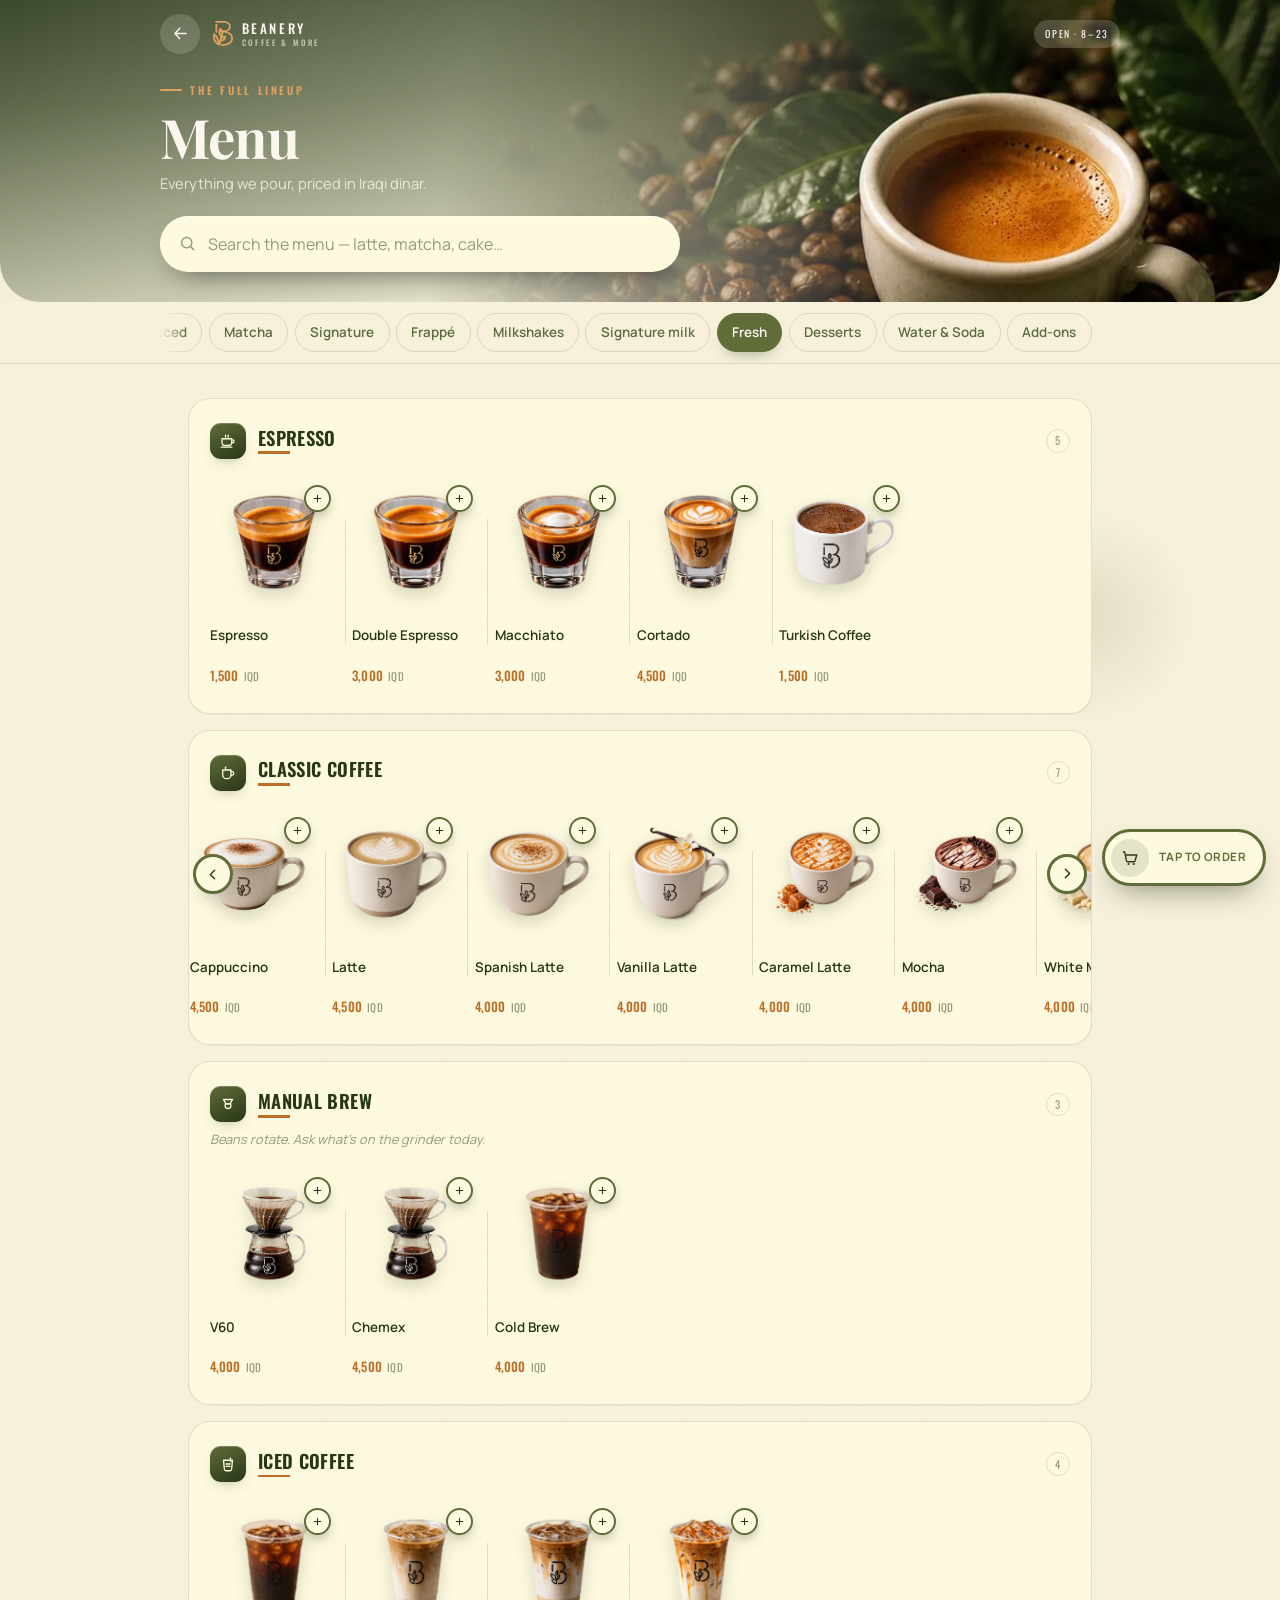
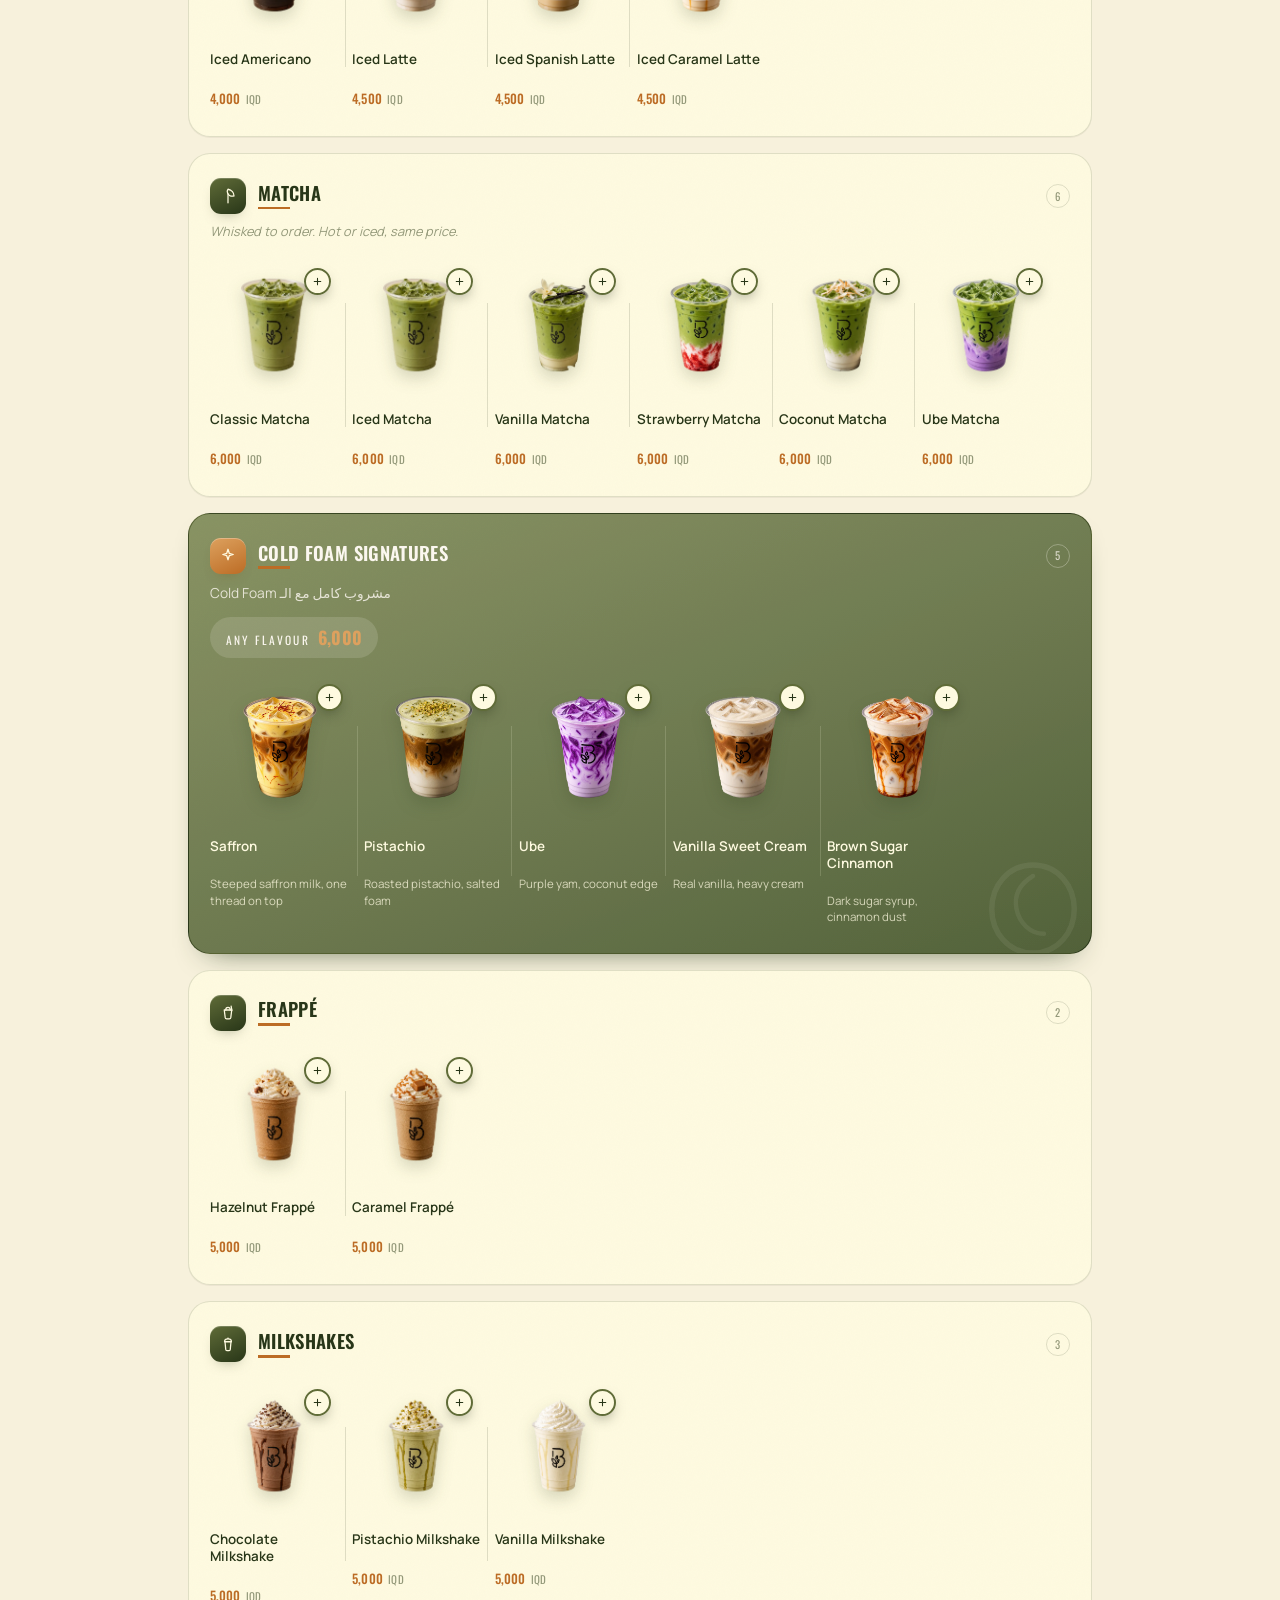
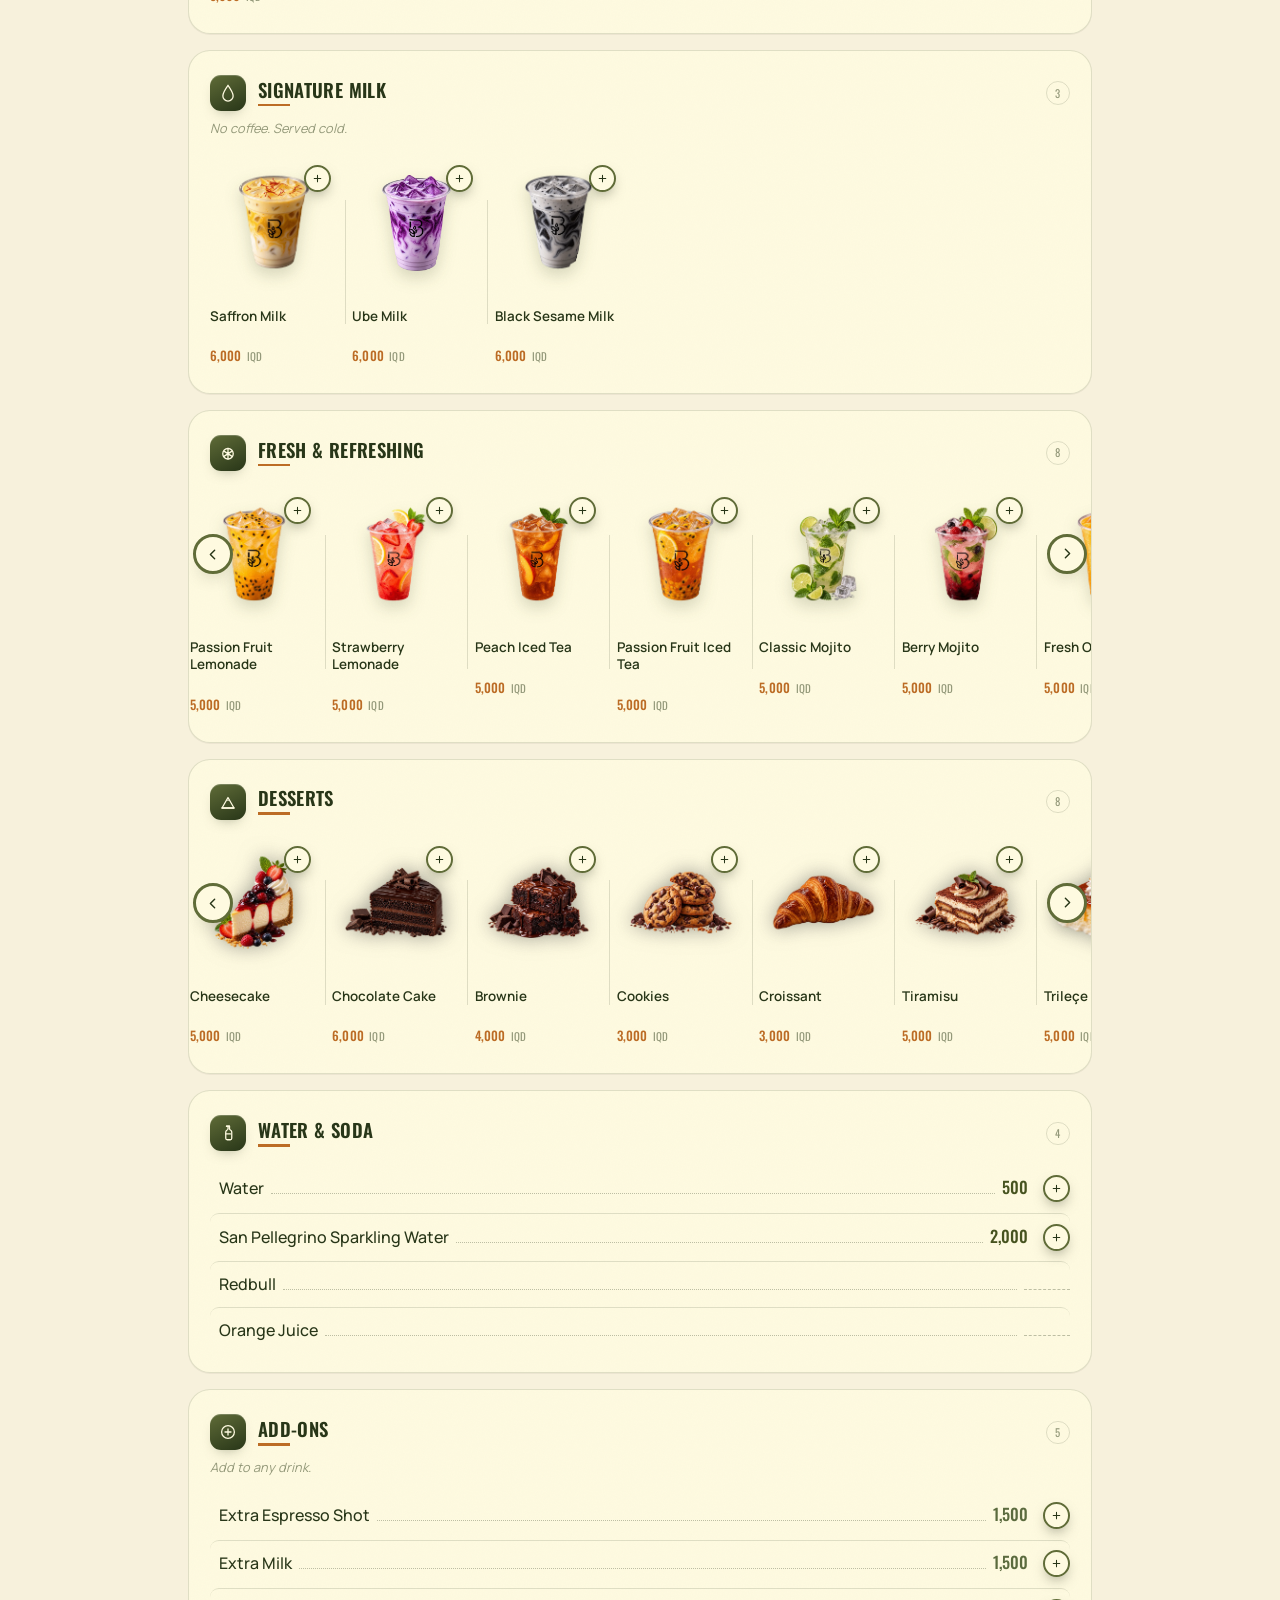
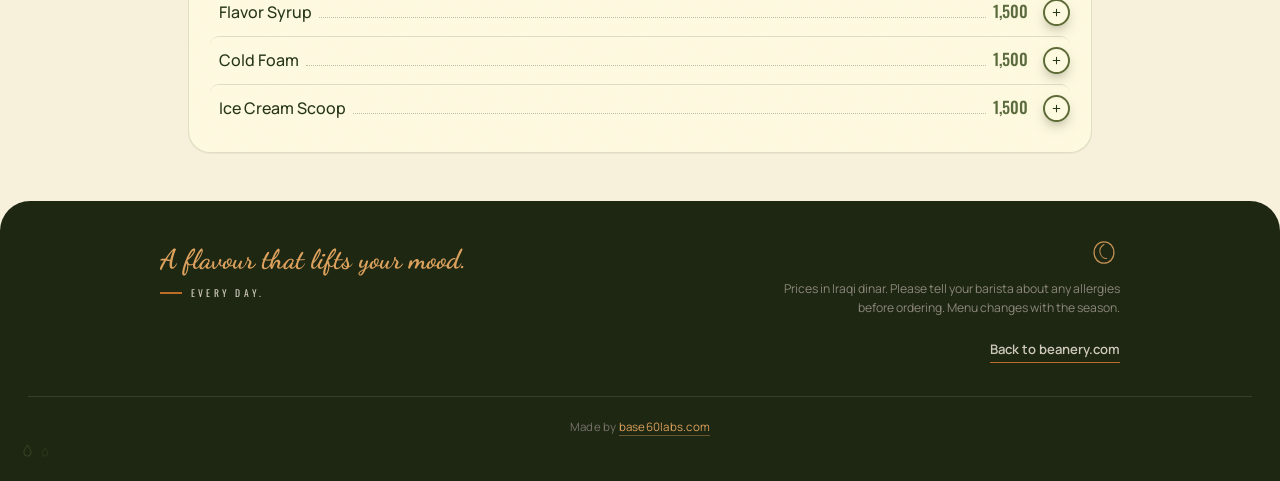
==== commit 1cebc6ba: "Serve images as WebP only; drop reference material from the repo The menu page renders from the stat" ====
--- a/menu/index.html
+++ b/menu/index.html
@@ -164,7 +164,7 @@
   <header class="mhead" id="top">
     <div class="mhead__deco" aria-hidden="true">
       <div class="mhead__photo-wrap">
-        <img class="mhead__photo" src="assets/header-cup.jpg" data-alt-src="assets/header-frappe.jpg" alt=""
+        <img class="mhead__photo" src="assets/header-cup.webp" data-alt-src="assets/header-frappe.webp" alt=""
           loading="eager" width="1400" height="740">
       </div>
     </div>
@@ -242,27 +242,27 @@
           </svg></button>
         <div class="cardrow__track">
           <article class="pcard">
-            <div class="pcard__photo"><img src="assets/single-espresso.png" alt="Espresso" loading="lazy"></div>
+            <div class="pcard__photo"><img src="assets/single-espresso.webp" alt="Espresso" loading="lazy"></div>
             <h3 class="pcard__name">Espresso</h3>
             <p class="pcard__price">1,500 <span>IQD</span></p>
           </article>
           <article class="pcard">
-            <div class="pcard__photo"><img src="assets/double-espresso.png" alt="Double Espresso" loading="lazy"></div>
+            <div class="pcard__photo"><img src="assets/double-espresso.webp" alt="Double Espresso" loading="lazy"></div>
             <h3 class="pcard__name">Double Espresso</h3>
             <p class="pcard__price">3,000 <span>IQD</span></p>
           </article>
           <article class="pcard">
-            <div class="pcard__photo"><img src="assets/macchiato.png" alt="Macchiato" loading="lazy"></div>
+            <div class="pcard__photo"><img src="assets/macchiato.webp" alt="Macchiato" loading="lazy"></div>
             <h3 class="pcard__name">Macchiato</h3>
             <p class="pcard__price">3,000 <span>IQD</span></p>
           </article>
           <article class="pcard">
-            <div class="pcard__photo"><img src="assets/cortado.png" alt="Cortado" loading="lazy"></div>
+            <div class="pcard__photo"><img src="assets/cortado.webp" alt="Cortado" loading="lazy"></div>
             <h3 class="pcard__name">Cortado</h3>
             <p class="pcard__price">4,500 <span>IQD</span></p>
           </article>
           <article class="pcard">
-            <div class="pcard__photo"><img src="assets/turkish-coffee.png" alt="Turkish Coffee" loading="lazy"></div>
+            <div class="pcard__photo"><img src="assets/turkish-coffee.webp" alt="Turkish Coffee" loading="lazy"></div>
             <h3 class="pcard__name">Turkish Coffee</h3>
             <p class="pcard__price">1,500 <span>IQD</span></p>
           </article>
@@ -289,37 +289,37 @@
           </svg></button>
         <div class="cardrow__track">
           <article class="pcard">
-            <div class="pcard__photo"><img src="assets/cappuccino.png" alt="Cappuccino" loading="lazy"></div>
+            <div class="pcard__photo"><img src="assets/cappuccino.webp" alt="Cappuccino" loading="lazy"></div>
             <h3 class="pcard__name">Cappuccino</h3>
             <p class="pcard__price">4,500 <span>IQD</span></p>
           </article>
           <article class="pcard">
-            <div class="pcard__photo"><img src="assets/latte.png" alt="Latte" loading="lazy"></div>
+            <div class="pcard__photo"><img src="assets/latte.webp" alt="Latte" loading="lazy"></div>
             <h3 class="pcard__name">Latte</h3>
             <p class="pcard__price">4,500 <span>IQD</span></p>
           </article>
           <article class="pcard">
-            <div class="pcard__photo"><img src="assets/spanish-latte.png" alt="Spanish Latte" loading="lazy"></div>
+            <div class="pcard__photo"><img src="assets/spanish-latte.webp" alt="Spanish Latte" loading="lazy"></div>
             <h3 class="pcard__name">Spanish Latte</h3>
             <p class="pcard__price">4,000 <span>IQD</span></p>
           </article>
           <article class="pcard">
-            <div class="pcard__photo"><img src="assets/vanilla-latte.png" alt="Vanilla Latte" loading="lazy"></div>
+            <div class="pcard__photo"><img src="assets/vanilla-latte.webp" alt="Vanilla Latte" loading="lazy"></div>
             <h3 class="pcard__name">Vanilla Latte</h3>
             <p class="pcard__price">4,000 <span>IQD</span></p>
           </article>
           <article class="pcard">
-            <div class="pcard__photo"><img src="assets/caramel-latte.png" alt="Caramel Latte" loading="lazy"></div>
+            <div class="pcard__photo"><img src="assets/caramel-latte.webp" alt="Caramel Latte" loading="lazy"></div>
             <h3 class="pcard__name">Caramel Latte</h3>
             <p class="pcard__price">4,000 <span>IQD</span></p>
           </article>
           <article class="pcard">
-            <div class="pcard__photo"><img src="assets/mocha.png" alt="Mocha" loading="lazy"></div>
+            <div class="pcard__photo"><img src="assets/mocha.webp" alt="Mocha" loading="lazy"></div>
             <h3 class="pcard__name">Mocha</h3>
             <p class="pcard__price">4,000 <span>IQD</span></p>
           </article>
           <article class="pcard">
-            <div class="pcard__photo"><img src="assets/white-mocha.png" alt="White Mocha" loading="lazy"></div>
+            <div class="pcard__photo"><img src="assets/white-mocha.webp" alt="White Mocha" loading="lazy"></div>
             <h3 class="pcard__name">White Mocha</h3>
             <p class="pcard__price">4,000 <span>IQD</span></p>
           </article>
@@ -347,17 +347,17 @@
           </svg></button>
         <div class="cardrow__track">
           <article class="pcard">
-            <div class="pcard__photo"><img src="assets/brew.png" alt="V60" loading="lazy"></div>
+            <div class="pcard__photo"><img src="assets/brew.webp" alt="V60" loading="lazy"></div>
             <h3 class="pcard__name">V60</h3>
             <p class="pcard__price">4,000 <span>IQD</span></p>
           </article>
           <article class="pcard">
-            <div class="pcard__photo"><img src="assets/brew.png" alt="Chemex" loading="lazy"></div>
+            <div class="pcard__photo"><img src="assets/brew.webp" alt="Chemex" loading="lazy"></div>
             <h3 class="pcard__name">Chemex</h3>
             <p class="pcard__price">4,500 <span>IQD</span></p>
           </article>
           <article class="pcard">
-            <div class="pcard__photo"><img src="assets/amricano.png" alt="Cold Brew" loading="lazy"></div>
+            <div class="pcard__photo"><img src="assets/amricano.webp" alt="Cold Brew" loading="lazy"></div>
             <h3 class="pcard__name">Cold Brew</h3>
             <p class="pcard__price">4,000 <span>IQD</span></p>
           </article>
@@ -384,23 +384,23 @@
           </svg></button>
         <div class="cardrow__track">
           <article class="pcard">
-            <div class="pcard__photo"><img src="assets/amricano.png" alt="Iced Americano" loading="lazy"></div>
+            <div class="pcard__photo"><img src="assets/amricano.webp" alt="Iced Americano" loading="lazy"></div>
             <h3 class="pcard__name">Iced Americano</h3>
             <p class="pcard__price">4,000 <span>IQD</span></p>
           </article>
           <article class="pcard">
-            <div class="pcard__photo"><img src="assets/iced-latte.png" alt="Iced Latte" loading="lazy"></div>
+            <div class="pcard__photo"><img src="assets/iced-latte.webp" alt="Iced Latte" loading="lazy"></div>
             <h3 class="pcard__name">Iced Latte</h3>
             <p class="pcard__price">4,500 <span>IQD</span></p>
           </article>
           <article class="pcard">
-            <div class="pcard__photo"><img src="assets/iced-spanish-latte.png" alt="Iced Spanish Latte" loading="lazy">
+            <div class="pcard__photo"><img src="assets/iced-spanish-latte.webp" alt="Iced Spanish Latte" loading="lazy">
             </div>
             <h3 class="pcard__name">Iced Spanish Latte</h3>
             <p class="pcard__price">4,500 <span>IQD</span></p>
           </article>
           <article class="pcard">
-            <div class="pcard__photo"><img src="assets/iced-caramel-latte.png" alt="Iced Caramel Latte" loading="lazy">
+            <div class="pcard__photo"><img src="assets/iced-caramel-latte.webp" alt="Iced Caramel Latte" loading="lazy">
             </div>
             <h3 class="pcard__name">Iced Caramel Latte</h3>
             <p class="pcard__price">4,500 <span>IQD</span></p>
@@ -429,33 +429,33 @@
           </svg></button>
         <div class="cardrow__track">
           <article class="pcard">
-            <div class="pcard__photo"><img src="assets/matcha.png" alt="Classic Matcha" loading="lazy"></div>
+            <div class="pcard__photo"><img src="assets/matcha.webp" alt="Classic Matcha" loading="lazy"></div>
             <h3 class="pcard__name">Classic Matcha</h3>
             <p class="pcard__price">6,000 <span>IQD</span></p>
           </article>
           <article class="pcard">
-            <div class="pcard__photo"><img src="assets/matcha.png" alt="Iced Matcha" loading="lazy"></div>
+            <div class="pcard__photo"><img src="assets/matcha.webp" alt="Iced Matcha" loading="lazy"></div>
             <h3 class="pcard__name">Iced Matcha</h3>
             <p class="pcard__price">6,000 <span>IQD</span></p>
           </article>
           <article class="pcard">
-            <div class="pcard__photo"><img src="assets/matcha-vanilla.png" alt="Vanilla Matcha" loading="lazy"></div>
+            <div class="pcard__photo"><img src="assets/matcha-vanilla.webp" alt="Vanilla Matcha" loading="lazy"></div>
             <h3 class="pcard__name">Vanilla Matcha</h3>
             <p class="pcard__price">6,000 <span>IQD</span></p>
           </article>
           <article class="pcard">
-            <div class="pcard__photo"><img src="assets/match-strawberry.png" alt="Strawberry Matcha" loading="lazy">
+            <div class="pcard__photo"><img src="assets/match-strawberry.webp" alt="Strawberry Matcha" loading="lazy">
             </div>
             <h3 class="pcard__name">Strawberry Matcha</h3>
             <p class="pcard__price">6,000 <span>IQD</span></p>
           </article>
           <article class="pcard">
-            <div class="pcard__photo"><img src="assets/matcha-coconut.png" alt="Coconut Matcha" loading="lazy"></div>
+            <div class="pcard__photo"><img src="assets/matcha-coconut.webp" alt="Coconut Matcha" loading="lazy"></div>
             <h3 class="pcard__name">Coconut Matcha</h3>
             <p class="pcard__price">6,000 <span>IQD</span></p>
           </article>
           <article class="pcard">
-            <div class="pcard__photo"><img src="assets/matcha-ube.png" alt="Ube Matcha" loading="lazy"></div>
+            <div class="pcard__photo"><img src="assets/matcha-ube.webp" alt="Ube Matcha" loading="lazy"></div>
             <h3 class="pcard__name">Ube Matcha</h3>
             <p class="pcard__price">6,000 <span>IQD</span></p>
           </article>
@@ -490,27 +490,27 @@
           </svg></button>
         <div class="cardrow__track">
           <article class="pcard">
-            <div class="pcard__photo"><img src="assets/cfs-saffron.png" alt="Saffron" loading="lazy"></div>
+            <div class="pcard__photo"><img src="assets/cfs-saffron.webp" alt="Saffron" loading="lazy"></div>
             <h3 class="pcard__name">Saffron</h3>
             <p class="pcard__desc">Steeped saffron milk, one thread on top</p>
           </article>
           <article class="pcard">
-            <div class="pcard__photo"><img src="assets/cfs-pistachio.png" alt="Pistachio" loading="lazy"></div>
+            <div class="pcard__photo"><img src="assets/cfs-pistachio.webp" alt="Pistachio" loading="lazy"></div>
             <h3 class="pcard__name">Pistachio</h3>
             <p class="pcard__desc">Roasted pistachio, salted foam</p>
           </article>
           <article class="pcard">
-            <div class="pcard__photo"><img src="assets/cfs-ube.png" alt="Ube" loading="lazy"></div>
+            <div class="pcard__photo"><img src="assets/cfs-ube.webp" alt="Ube" loading="lazy"></div>
             <h3 class="pcard__name">Ube</h3>
             <p class="pcard__desc">Purple yam, coconut edge</p>
           </article>
           <article class="pcard">
-            <div class="pcard__photo"><img src="assets/cfs-vanilla.png" alt="Vanilla Sweet Cream" loading="lazy"></div>
+            <div class="pcard__photo"><img src="assets/cfs-vanilla.webp" alt="Vanilla Sweet Cream" loading="lazy"></div>
             <h3 class="pcard__name">Vanilla Sweet Cream</h3>
             <p class="pcard__desc">Real vanilla, heavy cream</p>
           </article>
           <article class="pcard">
-            <div class="pcard__photo"><img src="assets/cfs-ciminin.png" alt="Brown Sugar Cinnamon" loading="lazy"></div>
+            <div class="pcard__photo"><img src="assets/cfs-ciminin.webp" alt="Brown Sugar Cinnamon" loading="lazy"></div>
             <h3 class="pcard__name">Brown Sugar Cinnamon</h3>
             <p class="pcard__desc">Dark sugar syrup, cinnamon dust</p>
           </article>
@@ -537,12 +537,12 @@
           </svg></button>
         <div class="cardrow__track">
           <article class="pcard">
-            <div class="pcard__photo"><img src="assets/frappe-hazelnut.png" alt="Hazelnut Frappé" loading="lazy"></div>
+            <div class="pcard__photo"><img src="assets/frappe-hazelnut.webp" alt="Hazelnut Frappé" loading="lazy"></div>
             <h3 class="pcard__name">Hazelnut Frappé</h3>
             <p class="pcard__price">5,000 <span>IQD</span></p>
           </article>
           <article class="pcard">
-            <div class="pcard__photo"><img src="assets/frappe-carmel.png" alt="Caramel Frappé" loading="lazy"></div>
+            <div class="pcard__photo"><img src="assets/frappe-carmel.webp" alt="Caramel Frappé" loading="lazy"></div>
             <h3 class="pcard__name">Caramel Frappé</h3>
             <p class="pcard__price">5,000 <span>IQD</span></p>
           </article>
@@ -569,19 +569,19 @@
           </svg></button>
         <div class="cardrow__track">
           <article class="pcard">
-            <div class="pcard__photo"><img src="assets/chocolate-milkshake.png" alt="Chocolate Milkshake"
+            <div class="pcard__photo"><img src="assets/chocolate-milkshake.webp" alt="Chocolate Milkshake"
                 loading="lazy"></div>
             <h3 class="pcard__name">Chocolate Milkshake</h3>
             <p class="pcard__price">5,000 <span>IQD</span></p>
           </article>
           <article class="pcard">
-            <div class="pcard__photo"><img src="assets/pistachio-milkshake.png" alt="Pistachio Milkshake"
+            <div class="pcard__photo"><img src="assets/pistachio-milkshake.webp" alt="Pistachio Milkshake"
                 loading="lazy"></div>
             <h3 class="pcard__name">Pistachio Milkshake</h3>
             <p class="pcard__price">5,000 <span>IQD</span></p>
           </article>
           <article class="pcard">
-            <div class="pcard__photo"><img src="assets/vanilla-milkshake.png" alt="Vanilla Milkshake" loading="lazy">
+            <div class="pcard__photo"><img src="assets/vanilla-milkshake.webp" alt="Vanilla Milkshake" loading="lazy">
             </div>
             <h3 class="pcard__name">Vanilla Milkshake</h3>
             <p class="pcard__price">5,000 <span>IQD</span></p>
@@ -610,17 +610,17 @@
           </svg></button>
         <div class="cardrow__track">
           <article class="pcard">
-            <div class="pcard__photo"><img src="assets/sm-saffron.png" alt="Saffron Milk" loading="lazy"></div>
+            <div class="pcard__photo"><img src="assets/sm-saffron.webp" alt="Saffron Milk" loading="lazy"></div>
             <h3 class="pcard__name">Saffron Milk</h3>
             <p class="pcard__price">6,000 <span>IQD</span></p>
           </article>
           <article class="pcard">
-            <div class="pcard__photo"><img src="assets/sm-ube.png" alt="Ube Milk" loading="lazy"></div>
+            <div class="pcard__photo"><img src="assets/sm-ube.webp" alt="Ube Milk" loading="lazy"></div>
             <h3 class="pcard__name">Ube Milk</h3>
             <p class="pcard__price">6,000 <span>IQD</span></p>
           </article>
           <article class="pcard">
-            <div class="pcard__photo"><img src="assets/sm-blacksesame.png" alt="Black Sesame Milk" loading="lazy"></div>
+            <div class="pcard__photo"><img src="assets/sm-blacksesame.webp" alt="Black Sesame Milk" loading="lazy"></div>
             <h3 class="pcard__name">Black Sesame Milk</h3>
             <p class="pcard__price">6,000 <span>IQD</span></p>
           </article>
@@ -647,45 +647,45 @@
           </svg></button>
         <div class="cardrow__track">
           <article class="pcard">
-            <div class="pcard__photo"><img src="assets/passion-fruit-iced-tea.png" alt="Passion Fruit Lemonade"
+            <div class="pcard__photo"><img src="assets/passion-fruit-iced-tea.webp" alt="Passion Fruit Lemonade"
                 loading="lazy"></div>
             <h3 class="pcard__name">Passion Fruit Lemonade</h3>
             <p class="pcard__price">5,000 <span>IQD</span></p>
           </article>
           <article class="pcard">
-            <div class="pcard__photo"><img src="assets/strawberry-lemonade.png" alt="Strawberry Lemonade"
+            <div class="pcard__photo"><img src="assets/strawberry-lemonade.webp" alt="Strawberry Lemonade"
                 loading="lazy"></div>
             <h3 class="pcard__name">Strawberry Lemonade</h3>
             <p class="pcard__price">5,000 <span>IQD</span></p>
           </article>
           <article class="pcard">
-            <div class="pcard__photo"><img src="assets/peach-iced-tea.png" alt="Peach Iced Tea" loading="lazy"></div>
+            <div class="pcard__photo"><img src="assets/peach-iced-tea.webp" alt="Peach Iced Tea" loading="lazy"></div>
             <h3 class="pcard__name">Peach Iced Tea</h3>
             <p class="pcard__price">5,000 <span>IQD</span></p>
           </article>
           <article class="pcard">
-            <div class="pcard__photo"><img src="assets/icetea-passionfruit.png" alt="Passion Fruit Iced Tea"
+            <div class="pcard__photo"><img src="assets/icetea-passionfruit.webp" alt="Passion Fruit Iced Tea"
                 loading="lazy"></div>
             <h3 class="pcard__name">Passion Fruit Iced Tea</h3>
             <p class="pcard__price">5,000 <span>IQD</span></p>
           </article>
           <article class="pcard">
-            <div class="pcard__photo"><img src="assets/mojito.png" alt="Classic Mojito" loading="lazy"></div>
+            <div class="pcard__photo"><img src="assets/mojito.webp" alt="Classic Mojito" loading="lazy"></div>
             <h3 class="pcard__name">Classic Mojito</h3>
             <p class="pcard__price">5,000 <span>IQD</span></p>
           </article>
           <article class="pcard">
-            <div class="pcard__photo"><img src="assets/berry-mojito.png" alt="Berry Mojito" loading="lazy"></div>
+            <div class="pcard__photo"><img src="assets/berry-mojito.webp" alt="Berry Mojito" loading="lazy"></div>
             <h3 class="pcard__name">Berry Mojito</h3>
             <p class="pcard__price">5,000 <span>IQD</span></p>
           </article>
           <article class="pcard">
-            <div class="pcard__photo"><img src="assets/orange-juice.png" alt="Fresh Orange Juice" loading="lazy"></div>
+            <div class="pcard__photo"><img src="assets/orange-juice.webp" alt="Fresh Orange Juice" loading="lazy"></div>
             <h3 class="pcard__name">Fresh Orange Juice</h3>
             <p class="pcard__price">5,000 <span>IQD</span></p>
           </article>
           <article class="pcard">
-            <div class="pcard__photo"><img src="assets/golden-lemon.png" alt="Golden Lemon" loading="lazy"></div>
+            <div class="pcard__photo"><img src="assets/golden-lemon.webp" alt="Golden Lemon" loading="lazy"></div>
             <h3 class="pcard__name">Golden Lemon <b class="new">New</b></h3>
             <p class="pcard__price">5,000 <span>IQD</span></p>
           </article>
@@ -712,42 +712,42 @@
           </svg></button>
         <div class="cardrow__track">
           <article class="pcard">
-            <div class="pcard__photo"><img src="assets/cheesecake.png" alt="Cheesecake" loading="lazy"></div>
+            <div class="pcard__photo"><img src="assets/cheesecake.webp" alt="Cheesecake" loading="lazy"></div>
             <h3 class="pcard__name">Cheesecake</h3>
             <p class="pcard__price">5,000 <span>IQD</span></p>
           </article>
           <article class="pcard">
-            <div class="pcard__photo"><img src="assets/chocolate-cake.png" alt="Chocolate Cake" loading="lazy"></div>
+            <div class="pcard__photo"><img src="assets/chocolate-cake.webp" alt="Chocolate Cake" loading="lazy"></div>
             <h3 class="pcard__name">Chocolate Cake</h3>
             <p class="pcard__price">6,000 <span>IQD</span></p>
           </article>
           <article class="pcard">
-            <div class="pcard__photo"><img src="assets/brownie.png" alt="Brownie" loading="lazy"></div>
+            <div class="pcard__photo"><img src="assets/brownie.webp" alt="Brownie" loading="lazy"></div>
             <h3 class="pcard__name">Brownie</h3>
             <p class="pcard__price">4,000 <span>IQD</span></p>
           </article>
           <article class="pcard">
-            <div class="pcard__photo"><img src="assets/cookies.png" alt="Cookies" loading="lazy"></div>
+            <div class="pcard__photo"><img src="assets/cookies.webp" alt="Cookies" loading="lazy"></div>
             <h3 class="pcard__name">Cookies</h3>
             <p class="pcard__price">3,000 <span>IQD</span></p>
           </article>
           <article class="pcard">
-            <div class="pcard__photo"><img src="assets/croissant.png" alt="Croissant" loading="lazy"></div>
+            <div class="pcard__photo"><img src="assets/croissant.webp" alt="Croissant" loading="lazy"></div>
             <h3 class="pcard__name">Croissant</h3>
             <p class="pcard__price">3,000 <span>IQD</span></p>
           </article>
           <article class="pcard">
-            <div class="pcard__photo"><img src="assets/tiramisu.png" alt="Tiramisu" loading="lazy"></div>
+            <div class="pcard__photo"><img src="assets/tiramisu.webp" alt="Tiramisu" loading="lazy"></div>
             <h3 class="pcard__name">Tiramisu</h3>
             <p class="pcard__price">5,000 <span>IQD</span></p>
           </article>
           <article class="pcard">
-            <div class="pcard__photo"><img src="assets/trilece.png" alt="Trileçe" loading="lazy"></div>
+            <div class="pcard__photo"><img src="assets/trilece.webp" alt="Trileçe" loading="lazy"></div>
             <h3 class="pcard__name">Trileçe</h3>
             <p class="pcard__price">5,000 <span>IQD</span></p>
           </article>
           <article class="pcard">
-            <div class="pcard__photo"><img src="assets/ice-cream-scoop.png" alt="Ice Cream Scoop" loading="lazy"></div>
+            <div class="pcard__photo"><img src="assets/ice-cream-scoop.webp" alt="Ice Cream Scoop" loading="lazy"></div>
             <h3 class="pcard__name">Ice Cream Scoop</h3>
             <p class="pcard__price">1,500 <span>IQD</span></p>
           </article>
--- a/menu/menu.css
+++ b/menu/menu.css
@@ -35,9 +35,9 @@
   /* sticky category bar height */
 
   /* the shop's marble — same crop and tone as the landing page */
-  --marble: url("../brand-info/vibe-2.jpeg");
-  --marble-crop: 42% 60%;
-  --marble-zoom: 300% auto;
+  --marble: url("marble.webp");
+  --marble-crop: center;
+  --marble-zoom: cover;
 }
 
 /* dark: a café at night, phone at full brightness in someone's face */
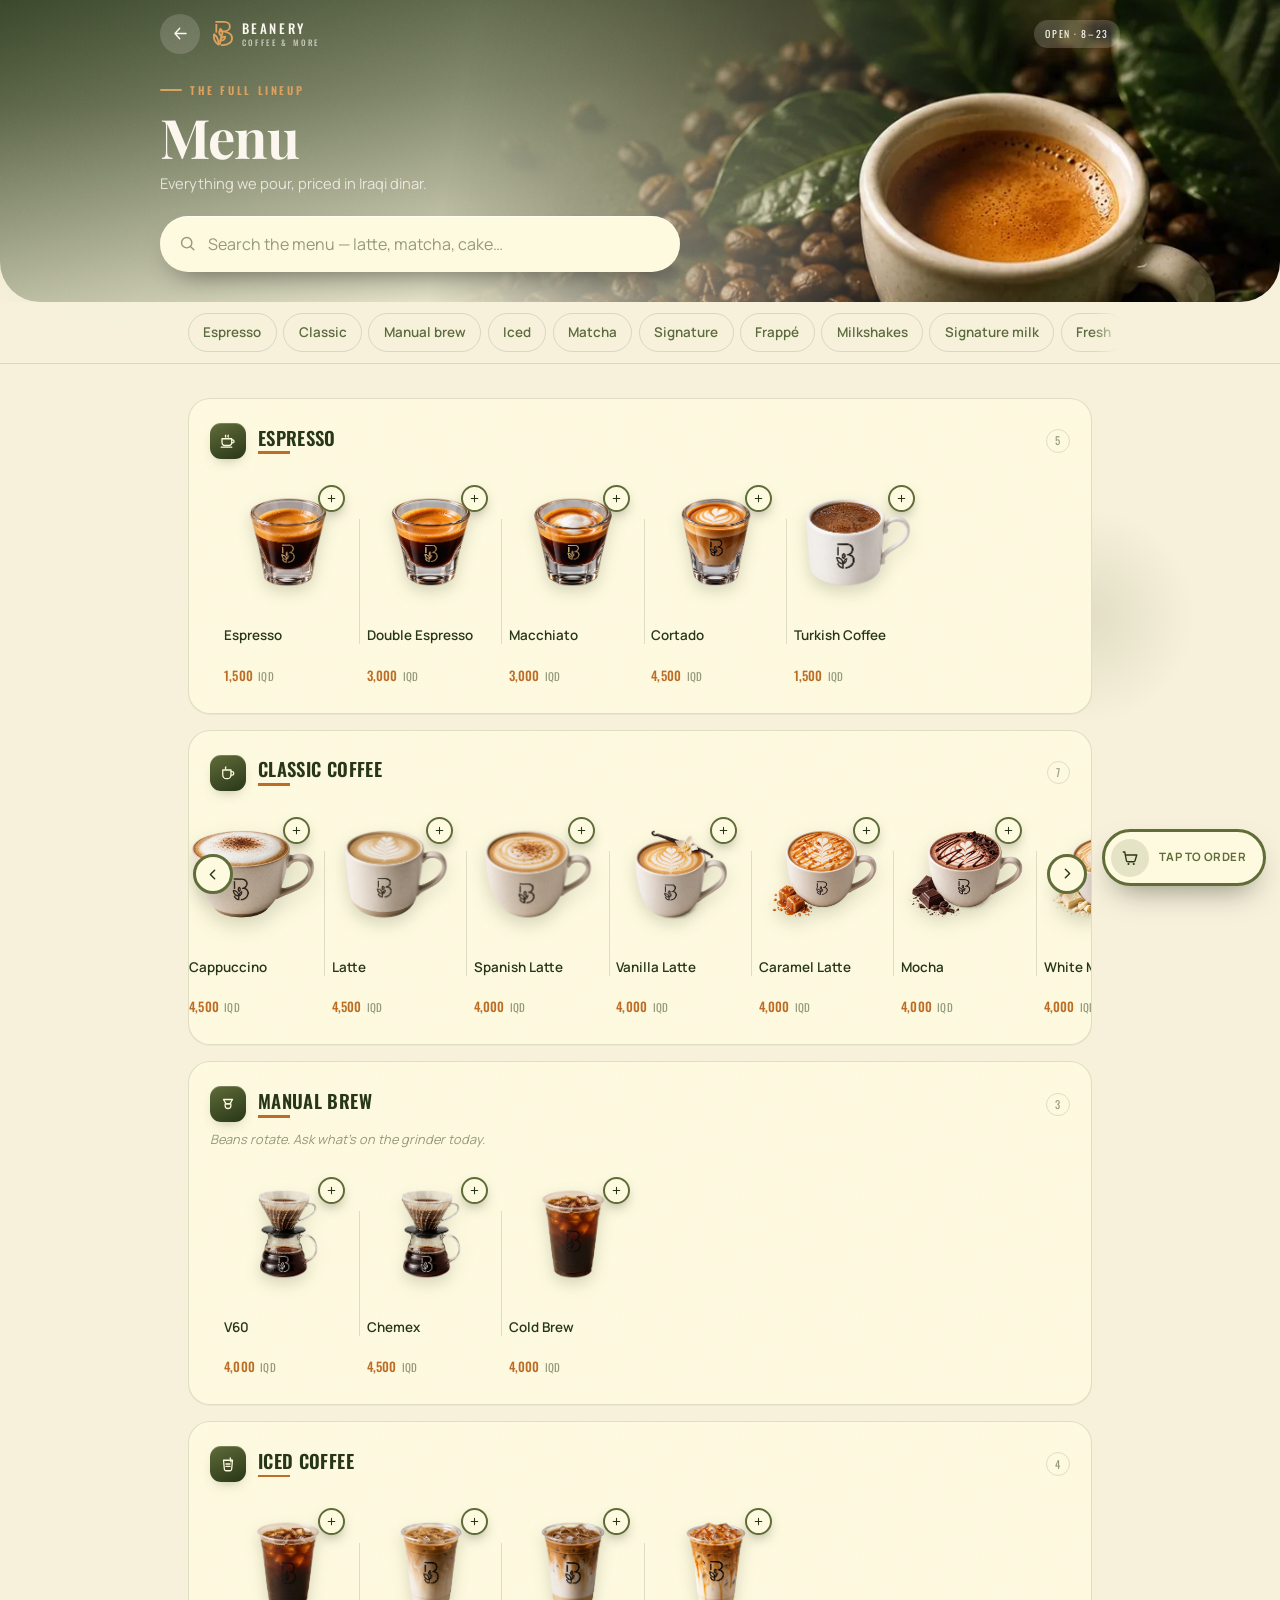
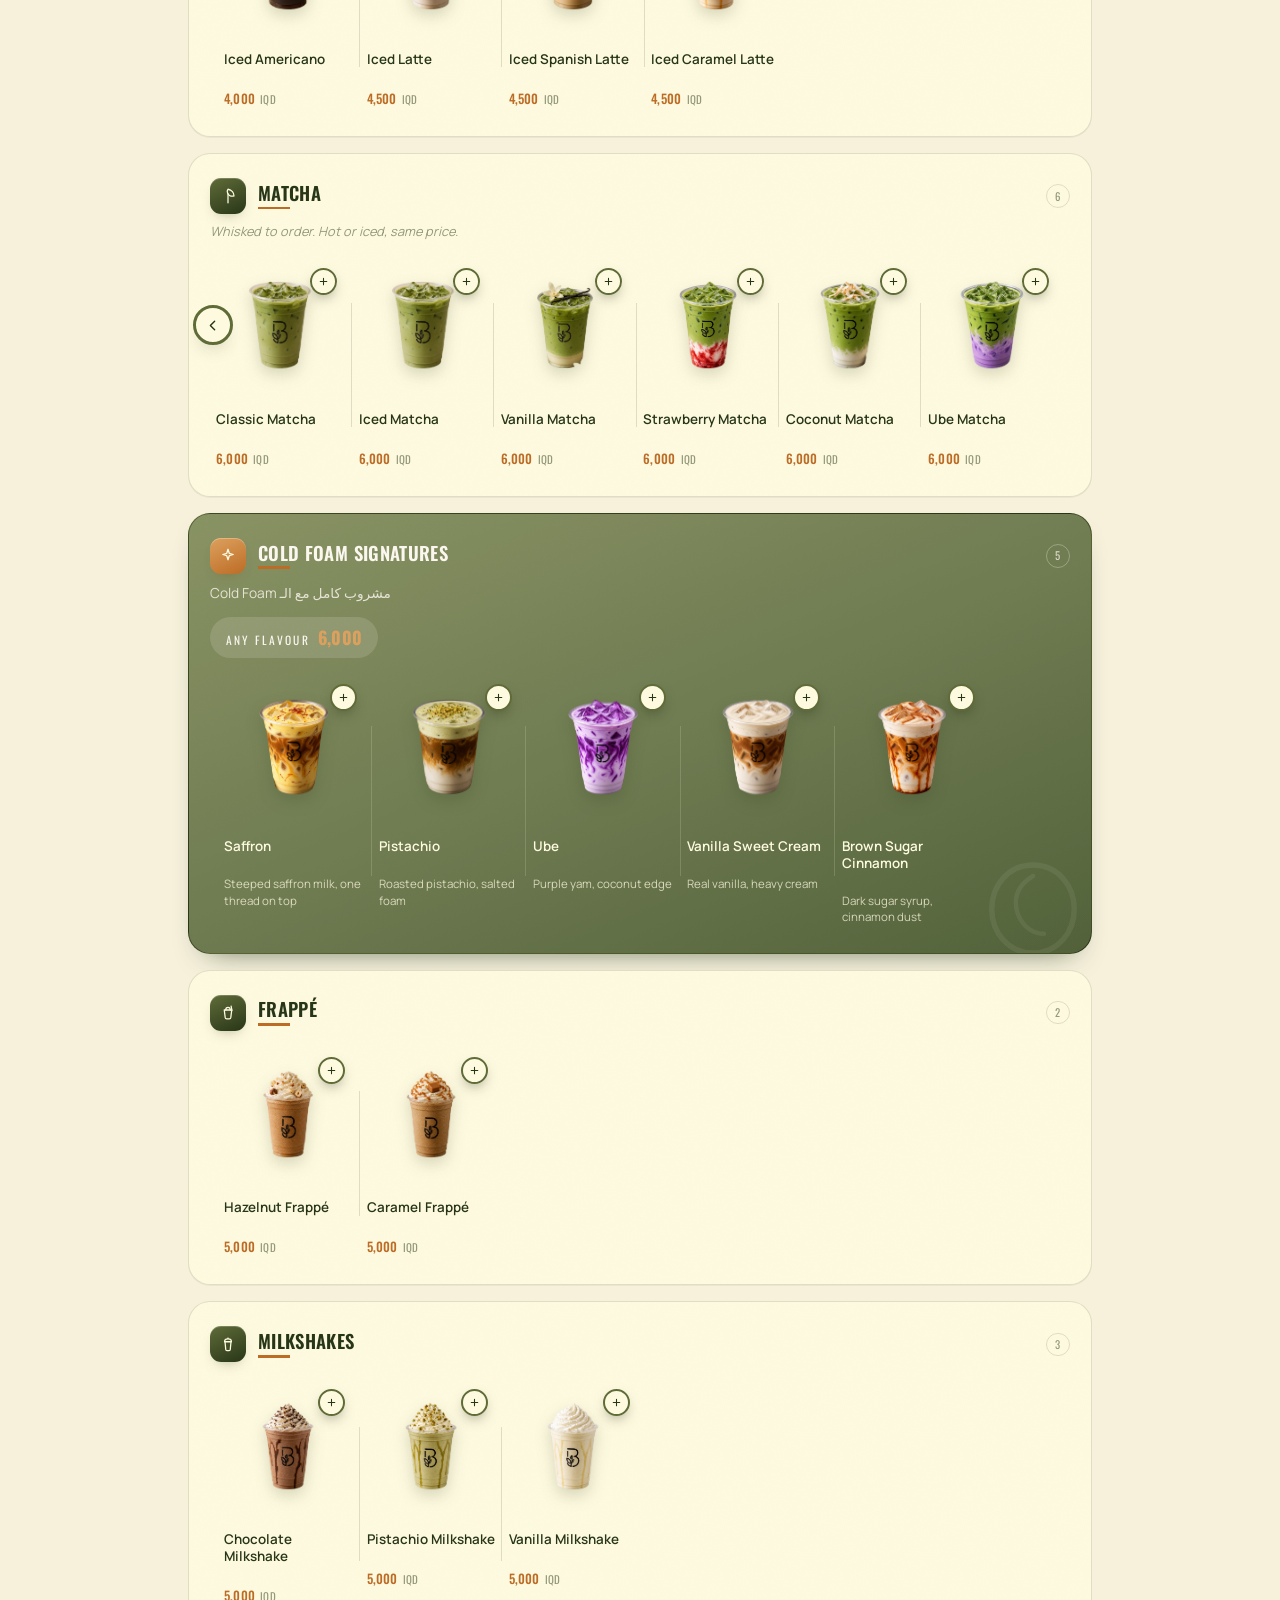
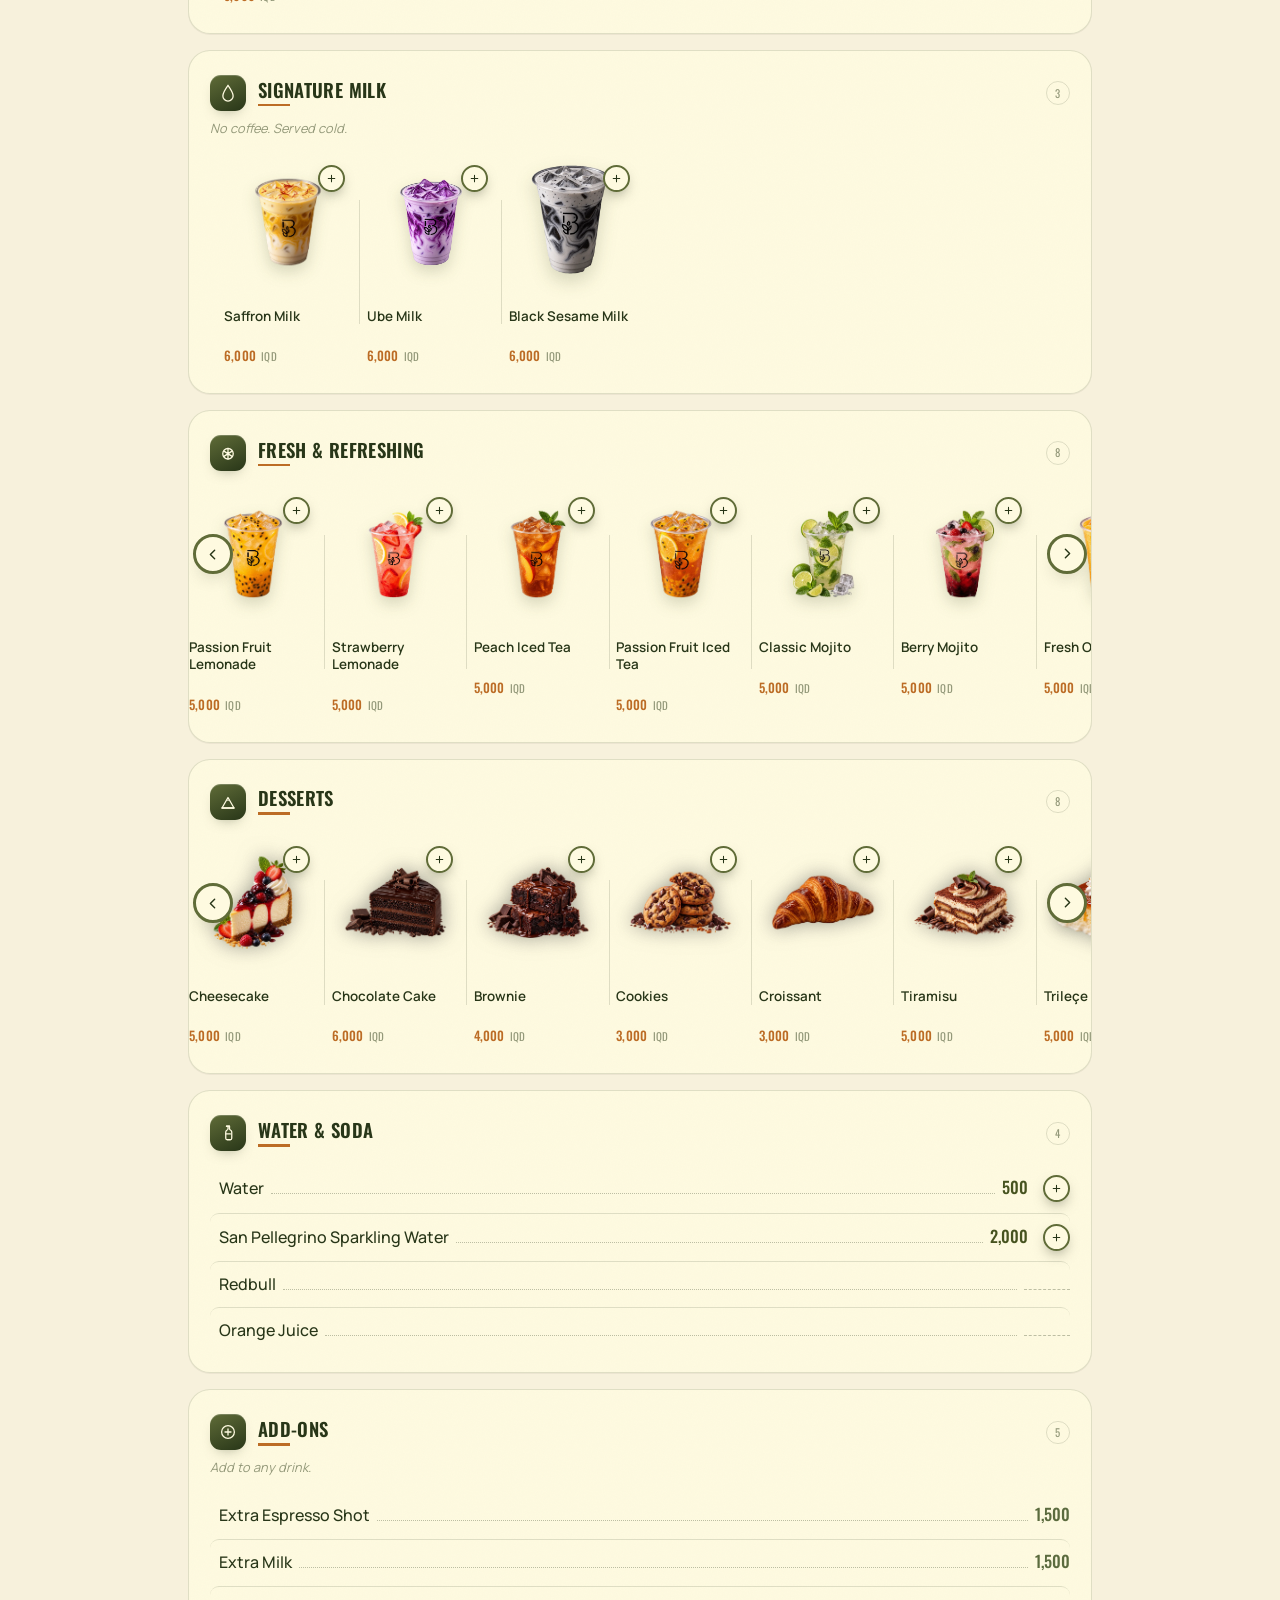
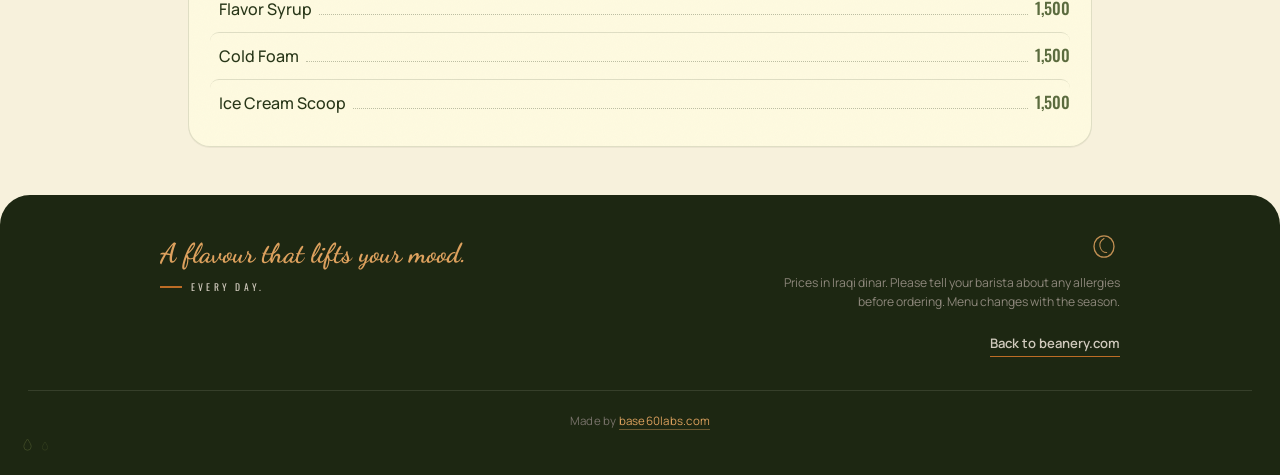
==== commit 61f8878f: "Add files via upload" ====
--- a/menu/index.html
+++ b/menu/index.html
@@ -16,7 +16,7 @@
   <link
     href="https://fonts.googleapis.com/css2?family=Dancing+Script:wght@700&family=Oswald:wght@300;400;500;600&family=Playfair+Display:wght@600;700&family=Manrope:wght@400;500;600;700&display=swap"
     rel="stylesheet">
-  <link rel="stylesheet" href="menu.css?v=28">
+  <link rel="stylesheet" href="menu.css?v=35">
 </head>
 
 <body>
@@ -887,7 +887,28 @@
     </footer>
   </aside>
 
-  <script src="menu.js?v=28"></script>
+  <div class="cart-overlay" id="addonOverlay" hidden></div>
+
+  <aside class="cart addon-modal" id="addonModal" hidden aria-label="Add-ons for your drink" role="dialog"
+    aria-modal="true">
+    <header class="cart__head">
+      <div class="cart__head__text">
+        <h2 class="addon-modal__title">Add anything else to your drink?</h2>
+        <p class="cart__head__sub" id="addonModalDrink"></p>
+      </div>
+    </header>
+
+    <ul class="addon-modal__list" id="addonModalList"></ul>
+
+    <footer class="addon-modal__foot">
+      <button type="button" class="addon-modal__skip" id="addonSkip">No thanks</button>
+      <button type="button" class="addon-modal__add" id="addonAddBtn">
+        Add<span class="addon-modal__addtotal" id="addonAddTotal"></span>
+      </button>
+    </footer>
+  </aside>
+
+  <script src="menu.js?v=29"></script>
 </body>
 
 </html>
--- a/menu/menu.css
+++ b/menu/menu.css
@@ -735,7 +735,12 @@
   overflow-x: auto;
   scroll-snap-type: x proximity;
   scrollbar-width: none;
-  padding: .2rem 1.3rem .5rem;
+  /* left/right bumped past the arrow buttons' own footprint so the first
+     and last card get real breathing room instead of sitting flush
+     against the section edge, under the floating arrow. Fluid, not a flat
+     rem, so it doesn't eat a disproportionate slice of a small phone's
+     already-scarce card width the way a fixed inset would. */
+  padding: .2rem clamp(1.6rem, 8vw, 2.2rem) .5rem;
 }
 
 .cardrow__track::-webkit-scrollbar {
@@ -816,6 +821,27 @@
 .cardrow__arrow[disabled] {
   opacity: 0;
   pointer-events: none;
+}
+
+/* A touch screen never fires :hover, so the ring that makes this button
+   read as live would never show. Bake the hover treatment in as the
+   default there, scale included, which also gives a thumb a slightly
+   bigger target. :active is a class + pseudo-class so it still outranks
+   this — the press feedback survives. */
+@media (hover:none) {
+  .cardrow__arrow {
+    box-shadow:
+      0 10px 20px -12px rgba(20, 28, 10, .55),
+      0 0 0 3px rgba(96, 108, 56, .3);
+  }
+
+  .cardrow__arrow--prev {
+    transform: translateY(-50%) scaleX(-1) scale(1.08);
+  }
+
+  .cardrow__arrow--next {
+    transform: translateY(-50%) scale(1.08);
+  }
 }
 
 .sec--feature .cardrow__arrow {
@@ -908,50 +934,50 @@
 }
 
 /* --- generated: per-image drink size normalisation --- */
-.pcard__photo img[src$="/amricano.png" i] { --fit-s: 0.936; }
-.pcard__photo img[src$="/berry-mojito.png" i] { --fit-s: 0.933; }
-.pcard__photo img[src$="/brew.png" i] { --fit-s: 0.933; }
-.pcard__photo img[src$="/cappuccino.png" i] { --fit-s: 1.206; }
-.pcard__photo img[src$="/caramel-latte.png" i] { --fit-s: 1.056; --fit-x: -0.056%; --fit-y: 0.889%; }
-.pcard__photo img[src$="/cfs-ciminin.png" i] { --fit-s: 0.931; }
-.pcard__photo img[src$="/cfs-pistachio.png" i] { --fit-s: 0.93; }
-.pcard__photo img[src$="/cfs-saffron.png" i] { --fit-s: 0.934; }
-.pcard__photo img[src$="/cfs-ube.png" i] { --fit-s: 0.933; }
-.pcard__photo img[src$="/cfs-vanilla.png" i] { --fit-s: 0.935; }
-.pcard__photo img[src$="/chocolate-milkshake.png" i] { --fit-s: 0.933; }
-.pcard__photo img[src$="/cortado.png" i] { --fit-s: 0.931; }
-.pcard__photo img[src$="/double-espresso.png" i] { --fit-s: 0.933; }
-.pcard__photo img[src$="/frappe-carmel.png" i] { --fit-s: 0.933; }
-.pcard__photo img[src$="/frappe-hazelnut.png" i] { --fit-s: 0.933; }
-.pcard__photo img[src$="/frappe.png" i] { --fit-s: 0.934; --fit-x: -0.056%; --fit-y: -0.167%; }
-.pcard__photo img[src$="/golden-lemon.png" i] { --fit-s: 0.933; }
-.pcard__photo img[src$="/iced-caramel-latte.png" i] { --fit-s: 0.933; }
-.pcard__photo img[src$="/iced-latte.png" i] { --fit-s: 0.933; }
-.pcard__photo img[src$="/iced-spanish-latte.png" i] { --fit-s: 0.935; }
-.pcard__photo img[src$="/icetea-passionfruit.png" i] { --fit-s: 0.933; }
-.pcard__photo img[src$="/latte.png" i] { --fit-s: 1.008; --fit-x: -0.167%; --fit-y: -0.222%; }
-.pcard__photo img[src$="/macchiato.png" i] { --fit-s: 0.934; }
-.pcard__photo img[src$="/match-strawberry.png" i] { --fit-s: 0.933; }
-.pcard__photo img[src$="/matcha-coconut.png" i] { --fit-s: 0.934; }
-.pcard__photo img[src$="/matcha-ube.png" i] { --fit-s: 0.934; }
-.pcard__photo img[src$="/matcha-vanilla.png" i] { --fit-s: 0.93; }
-.pcard__photo img[src$="/matcha.png" i] { --fit-s: 0.933; --fit-x: -0.167%; --fit-y: 0.111%; }
-.pcard__photo img[src$="/mocha.png" i] { --fit-s: 1.13; }
-.pcard__photo img[src$="/mojito.png" i] { --fit-s: 0.931; }
-.pcard__photo img[src$="/orange-juice.png" i] { --fit-s: 0.931; }
-.pcard__photo img[src$="/passion-fruit-iced-tea.png" i] { --fit-s: 0.933; }
-.pcard__photo img[src$="/peach-iced-tea.png" i] { --fit-s: 0.933; }
-.pcard__photo img[src$="/pistachio-milkshake.png" i] { --fit-s: 0.934; }
-.pcard__photo img[src$="/single-espresso.png" i] { --fit-s: 0.935; }
-.pcard__photo img[src$="/SM-BlackSesame.png" i] { --fit-s: 1.162; --fit-x: -1.757%; --fit-y: -1.984%; }
-.pcard__photo img[src$="/sm-saffron.png" i] { --fit-s: 0.934; }
-.pcard__photo img[src$="/sm-ube.png" i] { --fit-s: 0.9; --fit-x: -0.456%; --fit-y: -0.814%; }
-.pcard__photo img[src$="/spanish-latte.png" i] { --fit-s: 1.043; }
-.pcard__photo img[src$="/strawberry-lemonade.png" i] { --fit-s: 0.931; }
-.pcard__photo img[src$="/turkish-coffee.png" i] { --fit-s: 1.024; --fit-x: -0.056%; --fit-y: -0.167%; }
-.pcard__photo img[src$="/vanilla-latte.png" i] { --fit-s: 0.954; --fit-x: 0%; --fit-y: 0.944%; }
-.pcard__photo img[src$="/vanilla-milkshake.png" i] { --fit-s: 0.935; }
-.pcard__photo img[src$="/white-mocha.png" i] { --fit-s: 1.113; }
+.pcard__photo img[src$="/amricano.webp" i] { --fit-s: 0.936; }
+.pcard__photo img[src$="/berry-mojito.webp" i] { --fit-s: 0.933; }
+.pcard__photo img[src$="/brew.webp" i] { --fit-s: 0.933; }
+.pcard__photo img[src$="/cappuccino.webp" i] { --fit-s: 1.206; }
+.pcard__photo img[src$="/caramel-latte.webp" i] { --fit-s: 1.056; --fit-x: -0.056%; --fit-y: 0.889%; }
+.pcard__photo img[src$="/cfs-ciminin.webp" i] { --fit-s: 0.931; }
+.pcard__photo img[src$="/cfs-pistachio.webp" i] { --fit-s: 0.93; }
+.pcard__photo img[src$="/cfs-saffron.webp" i] { --fit-s: 0.934; }
+.pcard__photo img[src$="/cfs-ube.webp" i] { --fit-s: 0.933; }
+.pcard__photo img[src$="/cfs-vanilla.webp" i] { --fit-s: 0.935; }
+.pcard__photo img[src$="/chocolate-milkshake.webp" i] { --fit-s: 0.933; }
+.pcard__photo img[src$="/cortado.webp" i] { --fit-s: 0.931; }
+.pcard__photo img[src$="/double-espresso.webp" i] { --fit-s: 0.933; }
+.pcard__photo img[src$="/frappe-carmel.webp" i] { --fit-s: 0.933; }
+.pcard__photo img[src$="/frappe-hazelnut.webp" i] { --fit-s: 0.933; }
+.pcard__photo img[src$="/frappe.webp" i] { --fit-s: 0.934; --fit-x: -0.056%; --fit-y: -0.167%; }
+.pcard__photo img[src$="/golden-lemon.webp" i] { --fit-s: 0.933; }
+.pcard__photo img[src$="/iced-caramel-latte.webp" i] { --fit-s: 0.933; }
+.pcard__photo img[src$="/iced-latte.webp" i] { --fit-s: 0.933; }
+.pcard__photo img[src$="/iced-spanish-latte.webp" i] { --fit-s: 0.935; }
+.pcard__photo img[src$="/icetea-passionfruit.webp" i] { --fit-s: 0.933; }
+.pcard__photo img[src$="/latte.webp" i] { --fit-s: 1.008; --fit-x: -0.167%; --fit-y: -0.222%; }
+.pcard__photo img[src$="/macchiato.webp" i] { --fit-s: 0.934; }
+.pcard__photo img[src$="/match-strawberry.webp" i] { --fit-s: 0.933; }
+.pcard__photo img[src$="/matcha-coconut.webp" i] { --fit-s: 0.934; }
+.pcard__photo img[src$="/matcha-ube.webp" i] { --fit-s: 0.934; }
+.pcard__photo img[src$="/matcha-vanilla.webp" i] { --fit-s: 0.93; }
+.pcard__photo img[src$="/matcha.webp" i] { --fit-s: 0.933; --fit-x: -0.167%; --fit-y: 0.111%; }
+.pcard__photo img[src$="/mocha.webp" i] { --fit-s: 1.13; }
+.pcard__photo img[src$="/mojito.webp" i] { --fit-s: 0.931; }
+.pcard__photo img[src$="/orange-juice.webp" i] { --fit-s: 0.931; }
+.pcard__photo img[src$="/passion-fruit-iced-tea.webp" i] { --fit-s: 0.933; }
+.pcard__photo img[src$="/peach-iced-tea.webp" i] { --fit-s: 0.933; }
+.pcard__photo img[src$="/pistachio-milkshake.webp" i] { --fit-s: 0.934; }
+.pcard__photo img[src$="/single-espresso.webp" i] { --fit-s: 0.935; }
+.pcard__photo img[src$="/SM-BlackSesame.webp" i] { --fit-s: 1.162; --fit-x: -1.757%; --fit-y: -1.984%; }
+.pcard__photo img[src$="/sm-saffron.webp" i] { --fit-s: 0.934; }
+.pcard__photo img[src$="/sm-ube.webp" i] { --fit-s: 0.9; --fit-x: -0.456%; --fit-y: -0.814%; }
+.pcard__photo img[src$="/spanish-latte.webp" i] { --fit-s: 1.043; }
+.pcard__photo img[src$="/strawberry-lemonade.webp" i] { --fit-s: 0.931; }
+.pcard__photo img[src$="/turkish-coffee.webp" i] { --fit-s: 1.024; --fit-x: -0.056%; --fit-y: -0.167%; }
+.pcard__photo img[src$="/vanilla-latte.webp" i] { --fit-s: 0.954; --fit-x: 0%; --fit-y: 0.944%; }
+.pcard__photo img[src$="/vanilla-milkshake.webp" i] { --fit-s: 0.935; }
+.pcard__photo img[src$="/white-mocha.webp" i] { --fit-s: 1.113; }
 /* --- end generated --- */
 
 /* desserts only — a soft all-around gray glow instead of the grounded
@@ -1692,10 +1718,19 @@
 }
 
 .cart__head__sub {
+  display: inline-block;
   font-family: var(--ui);
-  font-size: .8rem;
-  color: var(--ink-faint);
-  margin-top: .15rem;
+  font-size: .95rem;
+  font-weight: 700;
+  /* fixed beige + green, not swapped in dark mode — see .cardrow__arrow */
+  color: #283618;
+  margin-top: .3rem;
+  padding: .28rem .75rem;
+  border-radius: 999px;
+  background: rgba(254, 250, 224, .55);
+  backdrop-filter: blur(6px);
+  -webkit-backdrop-filter: blur(6px);
+  box-shadow: inset 0 0 0 1px rgba(254, 250, 224, .6);
 }
 
 .cart__close {
@@ -1873,12 +1908,27 @@
   height: 15px;
 }
 
+/* No indent by default. On a ~320px phone the 52px indent, plus the
+   nowrap unit price, the stepper and the line total, is wider than the
+   row: the line total gets clipped and the list picks up a horizontal
+   scrollbar. The indent only aligns this row under the name above it —
+   decorative, and a small screen has no width to spend on it. Wrapping
+   is the backstop for anything narrower still. */
 .cart__item__bottom {
   display: flex;
   align-items: center;
   justify-content: space-between;
-  gap: .6rem;
-  padding-left: calc(42px + .65rem);
+  flex-wrap: wrap;
+  gap: .45rem .6rem;
+  min-width: 0;
+}
+
+/* wide enough that the indent fits alongside everything else */
+@media (min-width:400px) {
+  .cart__item__bottom {
+    flex-wrap: nowrap;
+    padding-left: calc(42px + .65rem);
+  }
 }
 
 .cart__item__unit {
@@ -2028,6 +2078,169 @@
   color: #B3261E;
 }
 
+/* script reads fine for a two-word tagline (see .mfoot__script) but this
+   is a full sentence someone has to actually parse before choosing — keep
+   it in the family for tone, just sized and spaced so it stays legible:
+   generous size, loose line-height, full ink contrast, no letter-spacing
+   fighting the letterforms' own connections. */
+.addon-modal .addon-modal__title {
+  font-family: var(--script);
+  font-weight: 700;
+  font-size: clamp(1.4rem, 5.5vw, 1.75rem);
+  line-height: 1.35;
+  letter-spacing: .01em;
+  color: var(--ink);
+}
+
+.addon-modal__list {
+  list-style: none;
+  overflow-y: auto;
+  flex: 1 1 auto;
+  margin: .6rem 0;
+  padding: 0 2px 0 0;
+  display: flex;
+  flex-direction: column;
+  gap: .5rem;
+  /* Firefox */
+  scrollbar-width: thin;
+  scrollbar-color: var(--green) transparent;
+}
+
+.addon-modal__list::-webkit-scrollbar {
+  width: 6px;
+}
+
+.addon-modal__list::-webkit-scrollbar-track {
+  background: transparent;
+}
+
+.addon-modal__list::-webkit-scrollbar-thumb {
+  background: var(--green);
+  border-radius: 999px;
+}
+
+.addon-modal__label {
+  display: flex;
+  align-items: center;
+  gap: .65rem;
+  padding: .65rem .75rem;
+  border-radius: 14px;
+  background: var(--bg);
+  cursor: pointer;
+  box-shadow: inset 0 0 0 1px transparent;
+  transition: box-shadow .15s ease, background-color .15s ease;
+}
+
+.addon-modal__label:has(.addon-modal__check:checked) {
+  background: rgba(96, 108, 56, .1);
+  box-shadow: inset 0 0 0 1.5px var(--green);
+}
+
+.addon-modal__check {
+  appearance: none;
+  -webkit-appearance: none;
+  flex: 0 0 auto;
+  width: 21px;
+  height: 21px;
+  margin: 0;
+  border-radius: 7px;
+  /* fixed beige + green, not swapped in dark mode — see .cardrow__arrow */
+  border: 2.2px solid #606C38;
+  background: #FEFAE0;
+  display: grid;
+  place-items: center;
+  cursor: pointer;
+  transition: background-color .15s ease;
+}
+
+.addon-modal__check::after {
+  content: "";
+  width: 10px;
+  height: 5px;
+  border-left: 2.4px solid #FEFAE0;
+  border-bottom: 2.4px solid #FEFAE0;
+  transform: rotate(-45deg) scale(0);
+  transition: transform .15s cubic-bezier(.34, 1.56, .64, 1);
+}
+
+.addon-modal__check:checked {
+  background: #606C38;
+}
+
+.addon-modal__check:checked::after {
+  transform: rotate(-45deg) scale(1);
+}
+
+.addon-modal__name {
+  flex: 1 1 auto;
+  min-width: 0;
+  font-weight: 600;
+  font-size: .88rem;
+  color: var(--ink);
+}
+
+.addon-modal__price {
+  flex: 0 0 auto;
+  font-family: var(--board);
+  font-weight: 500;
+  font-size: .84rem;
+  color: var(--green-ink);
+  white-space: nowrap;
+  font-variant-numeric: tabular-nums;
+}
+
+.addon-modal__foot {
+  display: flex;
+  gap: .6rem;
+  padding-top: .5rem;
+  flex: 0 0 auto;
+}
+
+.addon-modal__skip,
+.addon-modal__add {
+  all: unset;
+  box-sizing: border-box;
+  cursor: pointer;
+  text-align: center;
+  font-family: var(--ui);
+  font-weight: 600;
+  font-size: .9rem;
+  padding: .85rem .6rem;
+  border-radius: 999px;
+  transition: transform .15s ease;
+}
+
+.addon-modal__skip {
+  flex: 1 1 38%;
+  border: 2.5px solid var(--line);
+  color: var(--ink-soft);
+  background: var(--bg);
+}
+
+.addon-modal__add {
+  flex: 1 1 62%;
+  /* fixed beige + green, not swapped in dark mode — see .cardrow__arrow */
+  border: 3px solid #606C38;
+  background: #FEFAE0;
+  color: #283618;
+}
+
+.addon-modal__skip:active,
+.addon-modal__add:active {
+  transform: scale(.97);
+}
+
+.addon-modal__addtotal {
+  font-family: var(--board);
+  font-weight: 500;
+  margin-left: .3rem;
+  opacity: .85;
+}
+
+.addon-modal__addtotal:empty {
+  margin-left: 0;
+}
+
 .cart__status--ok {
   color: var(--green-ink);
   font-weight: 600;
@@ -2205,3 +2418,70 @@
     display: none;
   }
 }
+
+/* ==========================================================================
+   Accessibility repairs — hit areas and focus
+   ========================================================================== */
+
+/* Every control here is built on `all: unset`, which also strips the focus
+   ring, so a keyboard user has no idea where they are. Put a visible one
+   back. :focus-visible only, so a mouse click or a thumb tap never shows it
+   and nothing about the design changes. Each selector is written out rather
+   than grouped under :where() — :where() contributes no specificity and
+   would lose to the `all: unset` that caused the problem. */
+.search__clear:focus-visible,
+.mhead__back:focus-visible,
+.cardrow__arrow:focus-visible,
+.pcard__add:focus-visible,
+.item__add:focus-visible,
+.cart__close:focus-visible,
+.cart__remove:focus-visible,
+.cart__qty button:focus-visible,
+.addon-modal__skip:focus-visible {
+  outline: 3px solid #283618;
+  outline-offset: 2px;
+}
+
+/* the two green-filled controls — dark green on green would disappear, so
+   these take the cream side of the same fixed pair */
+.cartbar:focus-visible,
+.cart__send:focus-visible,
+.addon-modal__add:focus-visible {
+  outline: 3px solid #FEFAE0;
+  outline-offset: 3px;
+}
+
+/* Hit-area expansion. These buttons are drawn small on purpose, so grow what
+   a thumb can hit rather than what the eye sees: the visible ring stays
+   23-34px, only the tappable box reaches 44px. Nothing moves or resizes.
+   .pcard__add is deliberately absent from the `position: relative` list —
+   it is already position: absolute, so it is a containing block, and
+   relative would drop it out of its corner. */
+.item__add,
+.cart__remove,
+.cart__close,
+.cart__qty button {
+  position: relative;
+}
+
+.pcard__add::after,
+.item__add::after,
+.cart__remove::after,
+.cart__close::after,
+.cart__qty button::after {
+  content: "";
+  position: absolute;
+  top: 50%;
+  left: 50%;
+  width: 44px;
+  height: 44px;
+  transform: translate(-50%, -50%);
+  /* square, not a 50% circle: a round pad of the same width loses the
+     corners, and a diagonal thumb press 22px out lands outside it */
+}
+
+/* the stepper's minus and plus sit ~47px apart centre to centre; keep their
+   pads under that so they cannot overlap and steal each other's taps */
+.cart__qty button::after {
+  width: 40px;
+}
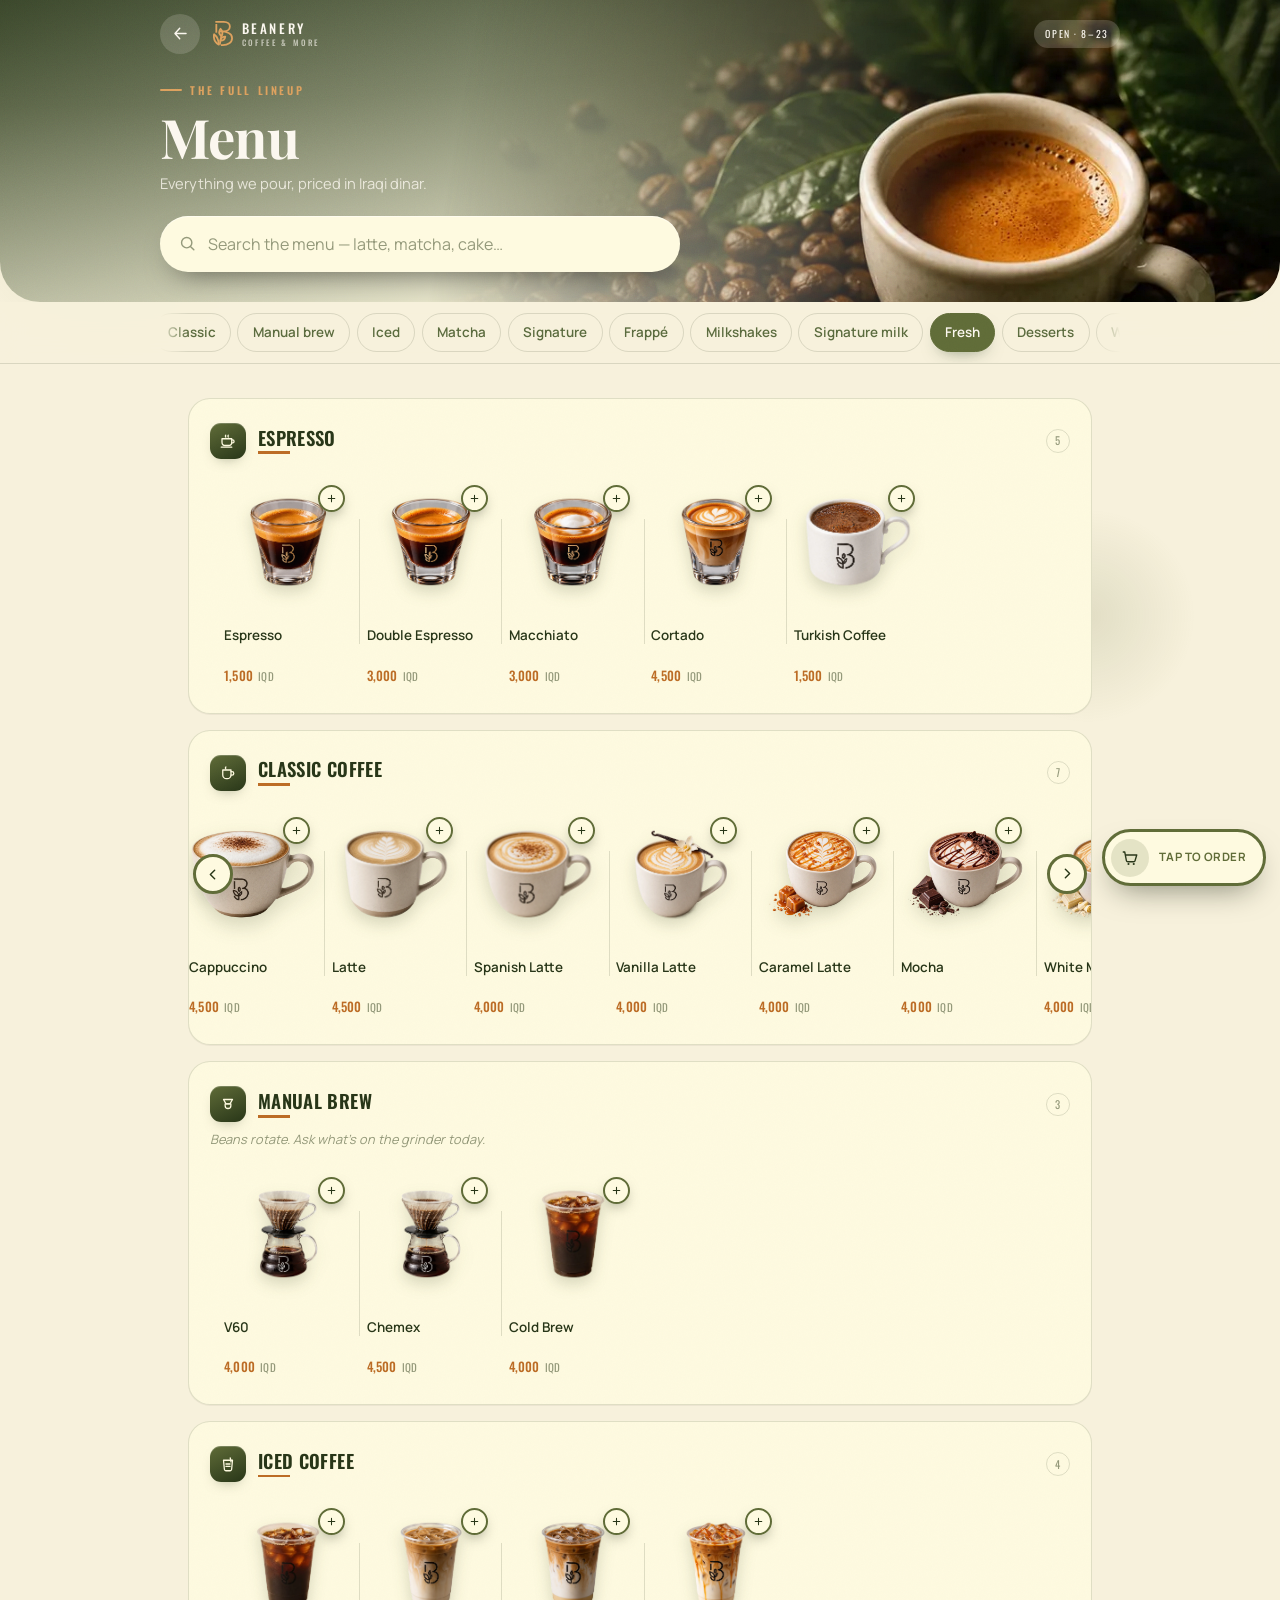
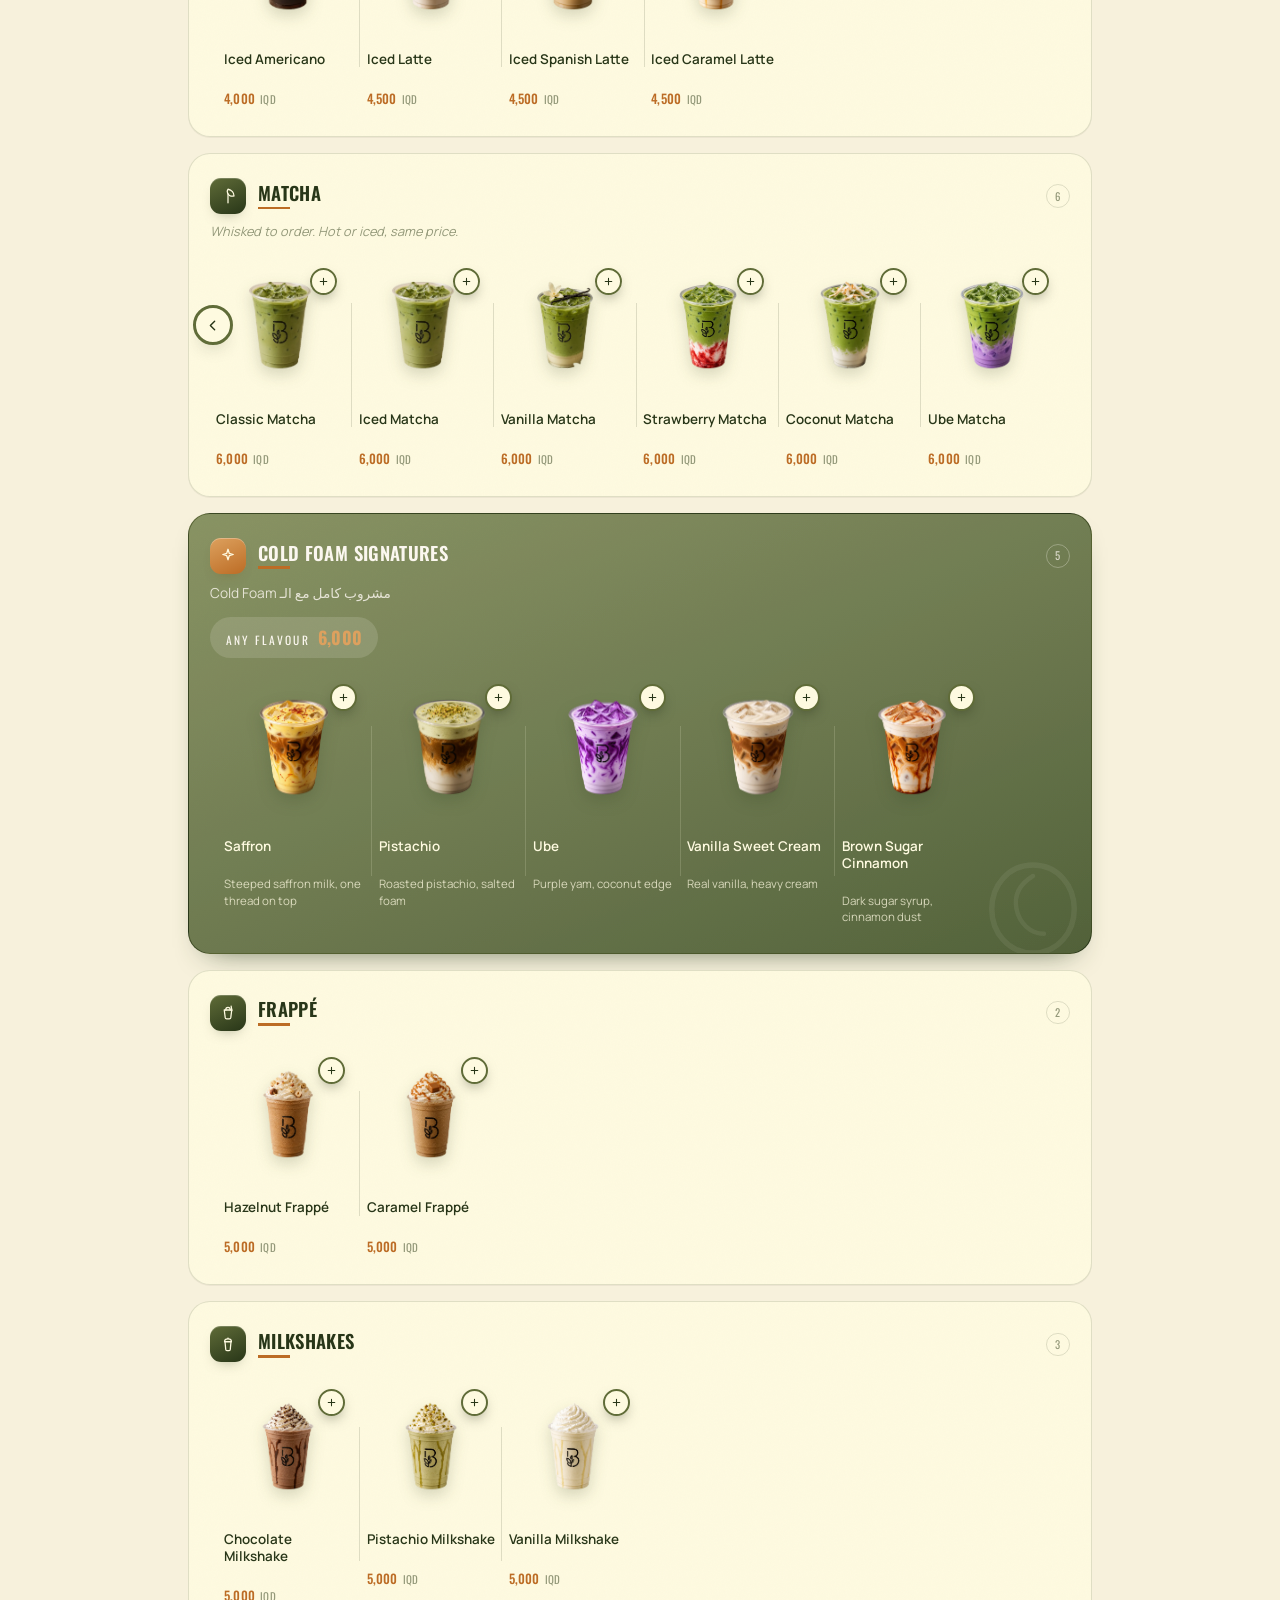
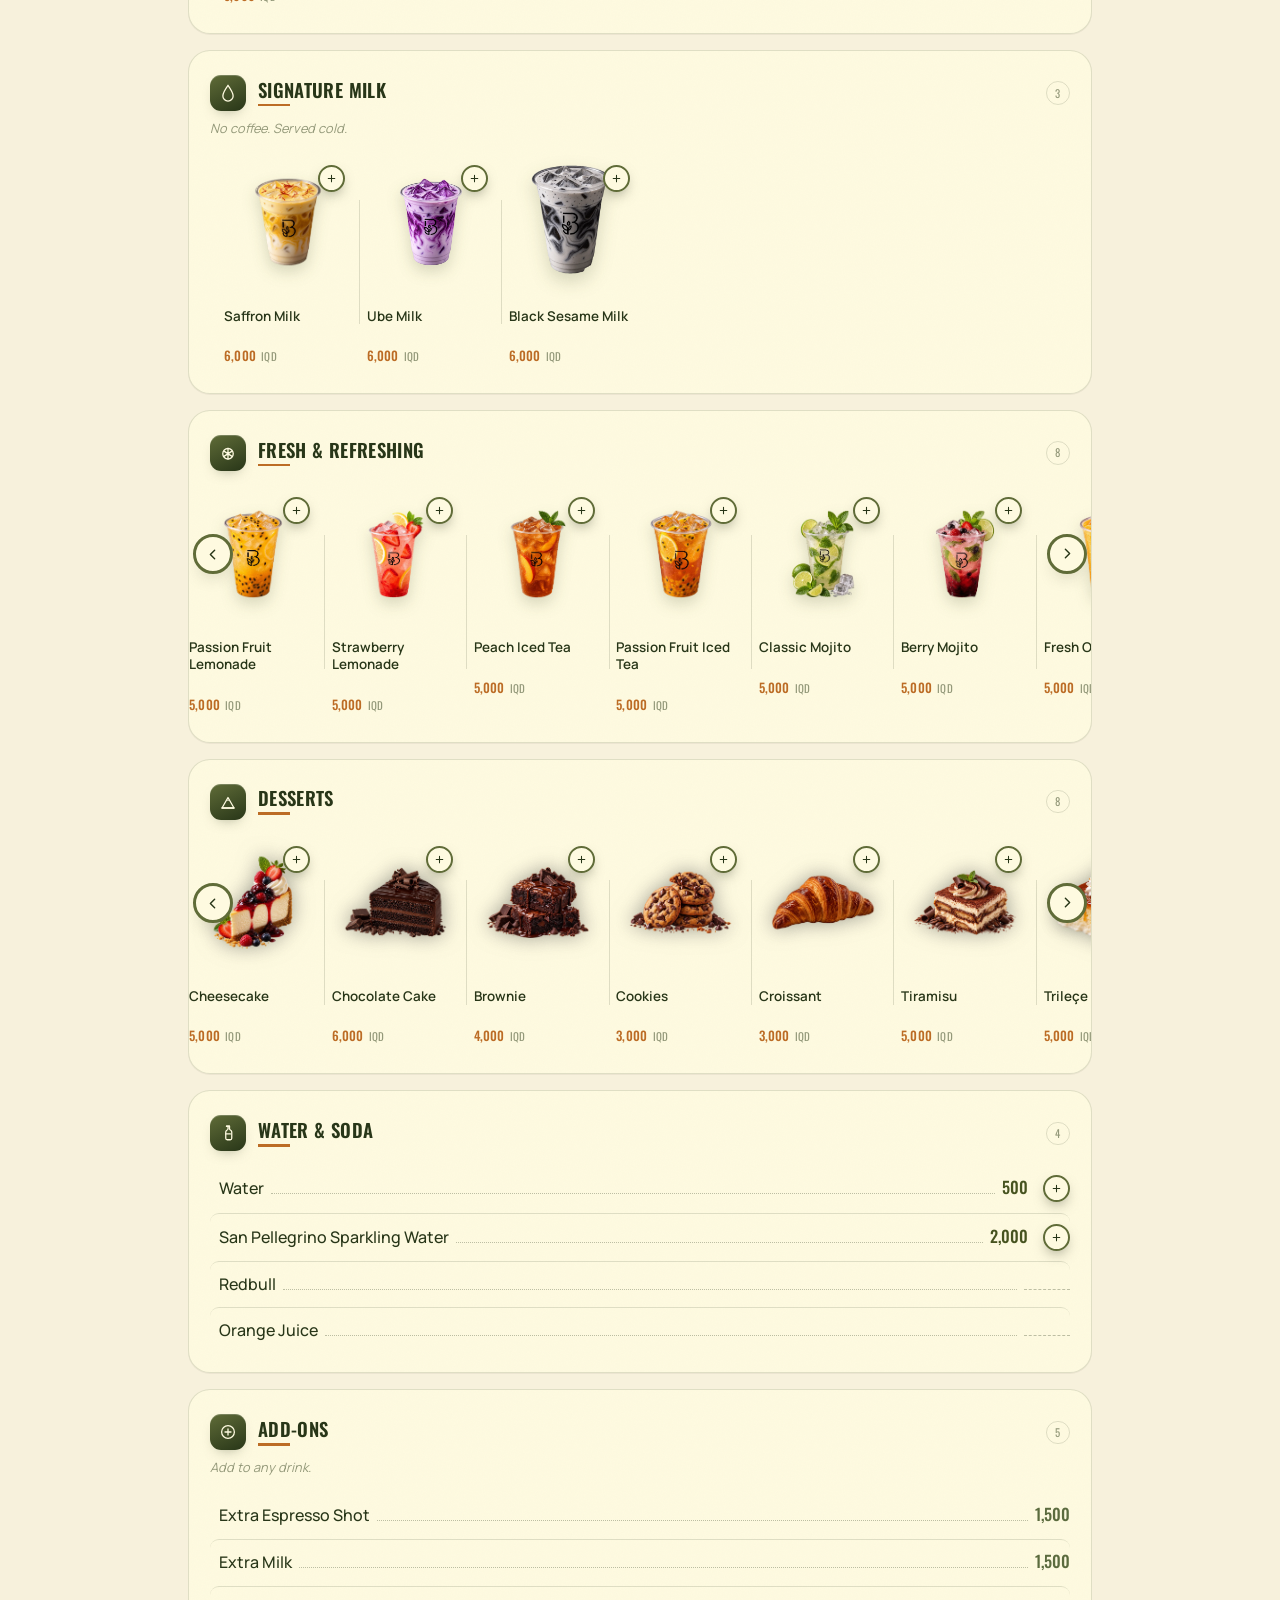
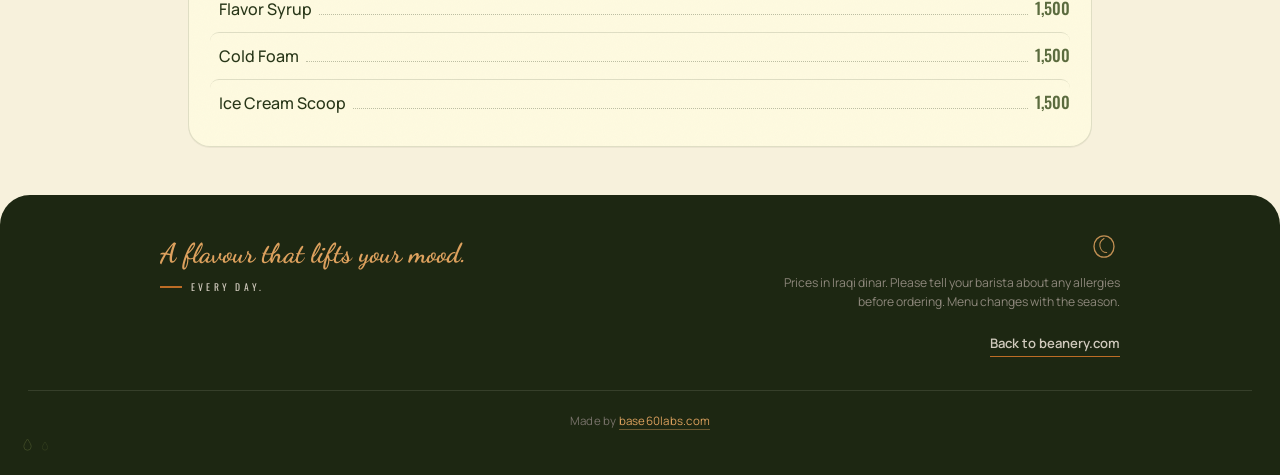
==== commit 65204ca4: "Add files via upload" ====
--- a/menu/index.html
+++ b/menu/index.html
@@ -900,6 +900,12 @@
 
     <ul class="addon-modal__list" id="addonModalList"></ul>
 
+    <div class="addon-modal__note">
+      <label class="addon-modal__notelabel" for="addonNoteInput">Special request <span>(optional)</span></label>
+      <textarea id="addonNoteInput" class="addon-modal__notefield" rows="2" maxlength="140"
+        placeholder="e.g. less sugar, extra hot, no ice…"></textarea>
+    </div>
+
     <footer class="addon-modal__foot">
       <button type="button" class="addon-modal__skip" id="addonSkip">No thanks</button>
       <button type="button" class="addon-modal__add" id="addonAddBtn">
--- a/menu/menu.css
+++ b/menu/menu.css
@@ -1923,6 +1923,49 @@
   min-width: 0;
 }
 
+/* add-ons attached to a drink render as a quiet sub-list under the
+   drink's own row, still inside the same .cart__item box — the drink is
+   the root, its add-ons sit indented under it, never their own
+   top-level cart row */
+.cart__addons {
+  list-style: none;
+  display: flex;
+  flex-direction: column;
+  gap: .3rem;
+  margin: -.1rem 0 0 52px;
+}
+
+.cart__addons__node {
+  display: flex;
+  align-items: baseline;
+  justify-content: space-between;
+  gap: .5rem;
+}
+
+.cart__addons__name {
+  font-size: .78rem;
+  color: var(--ink-faint);
+  min-width: 0;
+}
+
+.cart__addons__price {
+  flex: 0 0 auto;
+  font-family: var(--board);
+  font-size: .76rem;
+  color: var(--green-ink);
+  white-space: nowrap;
+}
+
+/* a customer's typed special request — same indent as the add-ons list
+   so it reads as another child of the drink's own box */
+.cart__note {
+  margin: -.1rem 0 0 52px;
+  font-size: .78rem;
+  font-style: italic;
+  color: var(--ink-faint);
+  overflow-wrap: anywhere;
+}
+
 /* wide enough that the indent fits alongside everything else */
 @media (min-width:400px) {
   .cart__item__bottom {
@@ -2189,6 +2232,50 @@
   font-variant-numeric: tabular-nums;
 }
 
+.addon-modal__note {
+  flex: 0 0 auto;
+  display: flex;
+  flex-direction: column;
+  gap: .35rem;
+  margin-bottom: .2rem;
+}
+
+.addon-modal__notelabel {
+  font-family: var(--ui);
+  font-weight: 600;
+  font-size: .82rem;
+  color: var(--ink-soft);
+}
+
+.addon-modal__notelabel span {
+  font-weight: 400;
+  color: var(--ink-faint);
+}
+
+.addon-modal__notefield {
+  box-sizing: border-box;
+  width: 100%;
+  resize: none;
+  border: 1.5px solid var(--line);
+  border-radius: 14px;
+  background: var(--bg);
+  color: var(--ink);
+  font-family: var(--ui);
+  font-size: .86rem;
+  padding: .6rem .75rem;
+  transition: box-shadow .15s ease, border-color .15s ease;
+}
+
+.addon-modal__notefield::placeholder {
+  color: var(--ink-faint);
+}
+
+.addon-modal__notefield:focus {
+  outline: none;
+  border-color: var(--green);
+  box-shadow: 0 0 0 3px rgba(96, 108, 56, .15);
+}
+
 .addon-modal__foot {
   display: flex;
   gap: .6rem;
